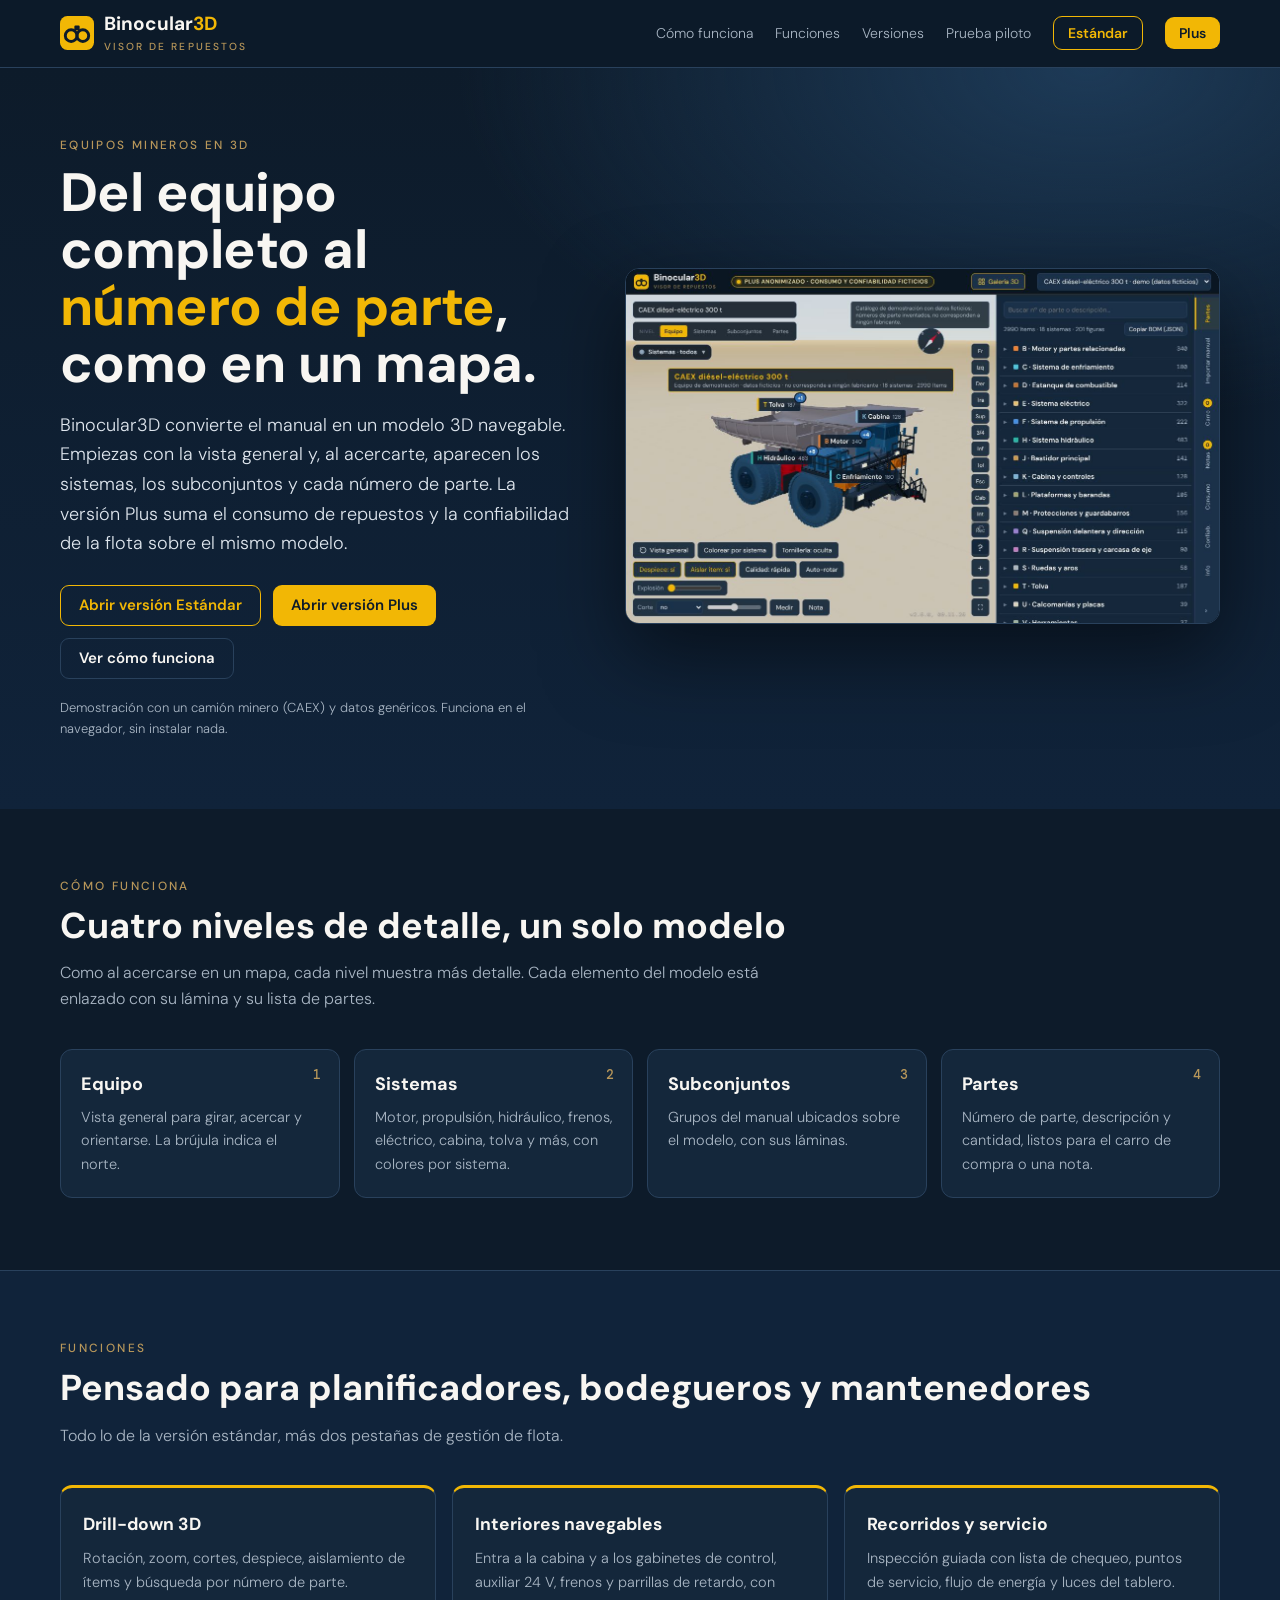
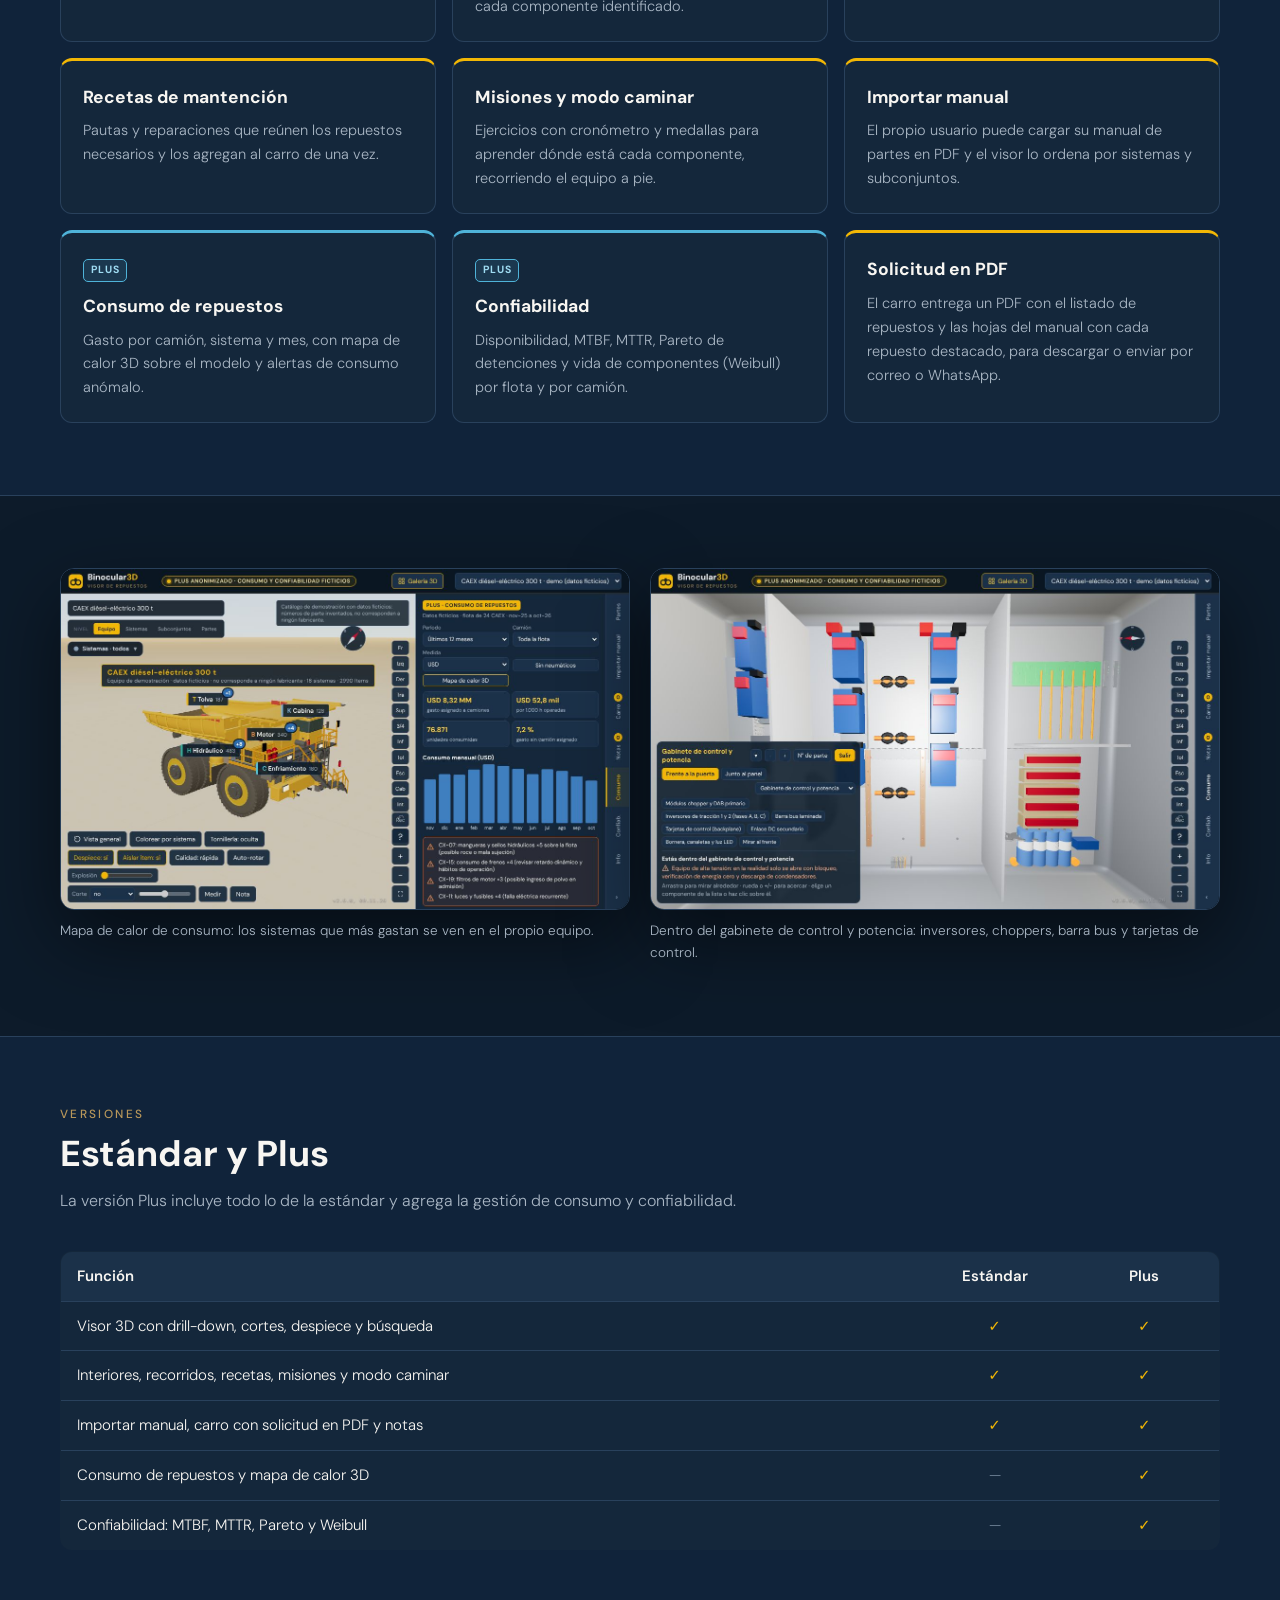
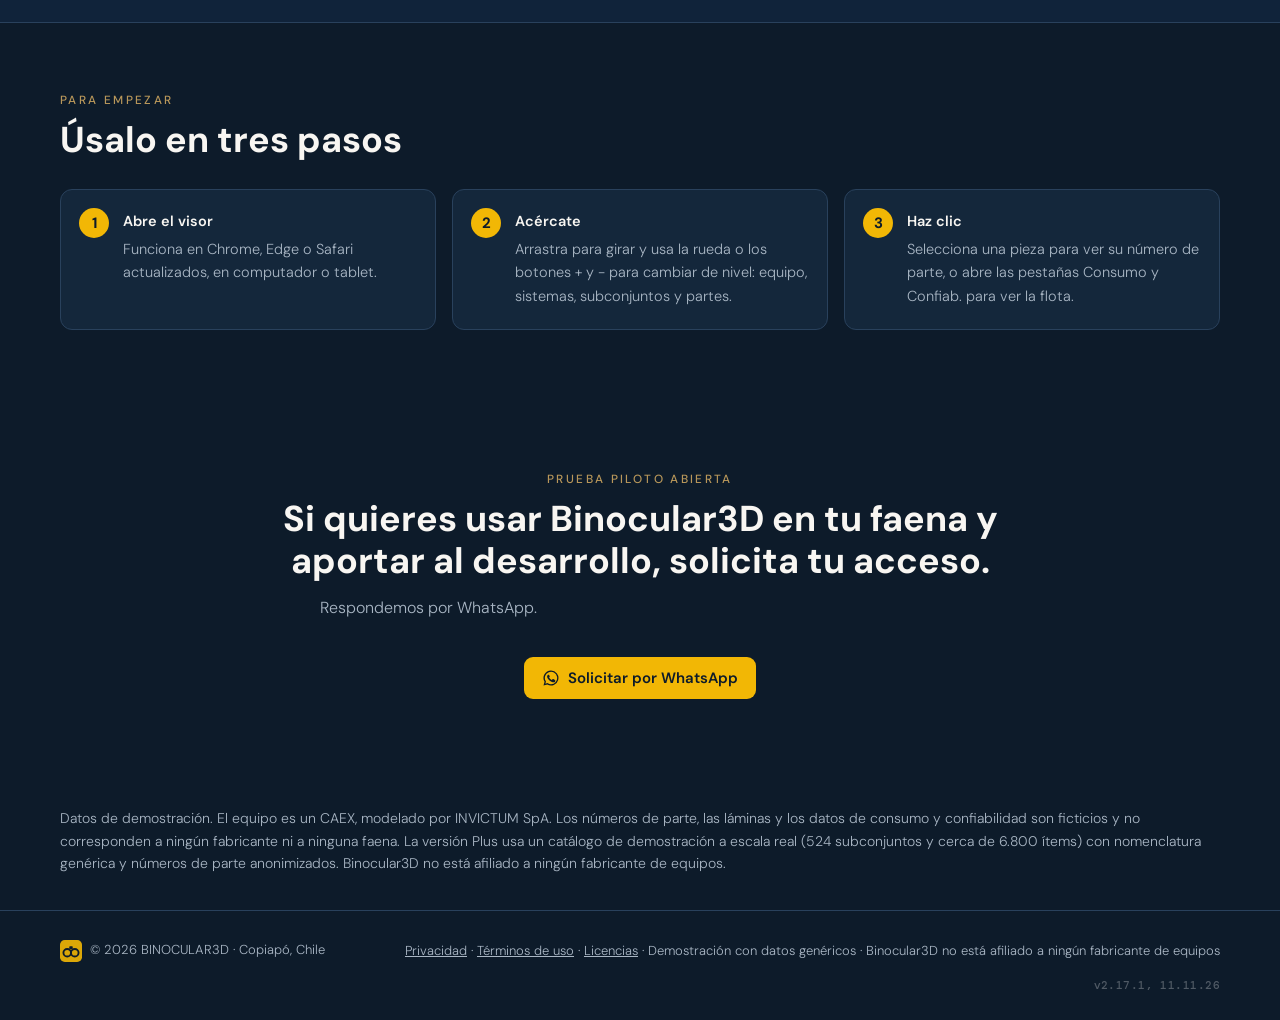
==== index.html @ 31772146 "Add files via upload" ====
<!DOCTYPE html>
<html lang="es">
<head>
<meta charset="utf-8">
<meta name="viewport" content="width=device-width, initial-scale=1">
<title>Binocular3D · Visor 3D de repuestos, consumo y confiabilidad</title>
<meta name="description" content="Visor 3D de repuestos para equipos mineros con drill-down por sistemas, subconjuntos y partes, más consumo de repuestos y confiabilidad de flota. Demostración con un camión minero (CAEX) y datos genéricos. Versiones Estándar y Plus.">
<meta property="og:title" content="Binocular3D">
<meta property="og:description" content="Del equipo completo al número de parte, en 3D. Consumo de repuestos y confiabilidad de flota.">
<meta property="og:image" content="https://www.binocular3d.com/assets/capturas/vista-equipo.jpg">
<meta property="og:url" content="https://www.binocular3d.com/">
<meta property="og:type" content="website">
<meta property="og:locale" content="es_CL">
<meta name="twitter:card" content="summary_large_image">
<link rel="canonical" href="https://www.binocular3d.com/">
<meta name="theme-color" content="#0d1b2a">
<link rel="icon" href="assets/favicon.svg" type="image/svg+xml">
<link href="fonts/fonts.css" rel="stylesheet">
<style>
:root{--bg:#0d1b2a;--panel:#14273b;--panel2:#1b3149;--line:#29415c;--ink:#f8f6f2;--mut:#a9b6c4;--acc:#f2b705;--acc2:#ffcf3f;--oro:#b8975a;--arena:#e9dcc0}
*{box-sizing:border-box}
html{scroll-behavior:smooth}
body{margin:0;position:relative;background:var(--bg);color:var(--ink);font:300 16px/1.65 'DM Sans',system-ui,-apple-system,Segoe UI,sans-serif}
a{color:inherit}
.wrap{width:min(1160px,100% - 40px);margin:0 auto}
header{position:sticky;top:0;z-index:5;background:rgba(13,27,42,.88);backdrop-filter:blur(10px);border-bottom:1px solid var(--line)}
header .wrap{display:flex;align-items:center;justify-content:space-between;gap:16px;padding:12px 0}
.brand{display:flex;align-items:center;gap:10px;text-decoration:none}.brand img{width:34px;height:34px}
.brand .wm{font:700 19px/1.1 'DM Sans',sans-serif}.brand .wm b{color:var(--acc)}
.brand small{display:block;font:500 .64rem/1.4 'DM Sans',sans-serif;letter-spacing:.2em;text-transform:uppercase;color:var(--oro);margin-top:2px}
nav{display:flex;gap:22px;align-items:center}nav a{text-decoration:none;color:var(--mut);font-size:14px}nav a:hover{color:var(--ink)}
.btn{display:inline-flex;align-items:center;gap:8px;background:var(--acc);color:#0d1b2a;border-radius:9px;padding:12px 18px;font:600 15px/1 'DM Sans',sans-serif;text-decoration:none;white-space:nowrap}
.btn:hover{background:var(--acc2)}.btn.ghost{background:transparent;color:var(--ink);border:1px solid var(--line)}.btn.ghost:hover{border-color:var(--acc)}
.btn.sm{padding:9px 14px;font-size:14px}
.btn.sec{background:transparent;color:var(--acc);border:1.5px solid var(--acc)}.btn.sec:hover{background:rgba(242,183,5,.12)}
.eyebrow{margin:0 0 12px;font:500 .74rem/1 'DM Sans',sans-serif;letter-spacing:.2em;text-transform:uppercase;color:var(--oro)}
.hero{position:relative;overflow:hidden;padding:72px 0 56px;background:radial-gradient(900px 500px at 85% 0%,#1d3a57 0%,transparent 70%),linear-gradient(180deg,#0d1b2a 0%,#10233a 100%)}
.hero .wrap{display:grid;grid-template-columns:1fr 1.15fr;gap:48px;align-items:center}
h1{font:700 clamp(34px,4.6vw,54px)/1.06 'DM Sans',sans-serif;margin:0 0 18px;letter-spacing:-.01em}h1 em{font-style:normal;color:var(--acc)}
.lead{font-size:18px;color:#dfe6ee;margin:0 0 26px;max-width:34em}
.cta{display:flex;gap:12px;flex-wrap:wrap}
.note{margin-top:18px;font-size:13px;color:var(--mut)}
.shot{border-radius:14px;overflow:hidden;border:1px solid var(--line);box-shadow:0 30px 80px rgba(0,0,0,.5);background:#000}
.shot img{display:block;width:100%;height:auto}
section{padding:72px 0}section.alt{background:#10233a;border-top:1px solid var(--line);border-bottom:1px solid var(--line)}
h2{font:700 clamp(26px,3vw,36px)/1.15 'DM Sans',sans-serif;margin:0 0 14px}
.sub{color:var(--mut);max-width:46em;margin:0 0 36px}
.niv{display:grid;grid-template-columns:repeat(4,1fr);gap:14px;counter-reset:n}
.niv div{background:var(--panel);border:1px solid var(--line);border-radius:12px;padding:20px;position:relative}
.niv div::before{counter-increment:n;content:counter(n);position:absolute;top:16px;right:18px;font:500 13px 'DM Mono',monospace;color:var(--oro)}
.niv h3{margin:0 0 6px;font-size:18px}.niv p{margin:0;color:var(--mut);font-size:14.5px}
.grid{display:grid;grid-template-columns:repeat(3,1fr);gap:16px}
.card{background:var(--panel);border:1px solid var(--line);border-top:3px solid var(--acc);border-radius:12px;padding:22px}
.card h3{margin:0 0 8px;font-size:17.5px}.card p{margin:0;color:var(--mut);font-size:14.5px}
.card.plus{border-top-color:#4fb3d9}.tag{display:inline-block;font:700 10.5px/1 'DM Sans',sans-serif;letter-spacing:.08em;text-transform:uppercase;padding:5px 7px;border-radius:5px;margin-bottom:10px;background:rgba(79,179,217,.12);color:#9fdcf2;border:1px solid #4fb3d9}
.duo{display:grid;grid-template-columns:1fr 1fr;gap:20px}
figure{margin:0}figcaption{color:var(--mut);font-size:13.5px;margin-top:10px}
table{width:100%;border-collapse:collapse;background:var(--panel);border:1px solid var(--line);border-radius:12px;overflow:hidden;font-size:15px}
th,td{padding:12px 16px;border-bottom:1px solid var(--line);text-align:left}th{background:var(--panel2);font-weight:600}
td.c,th.c{text-align:center;width:150px}.si{color:var(--acc);font-weight:700}.no{color:#6f8296}
tr:last-child td{border-bottom:0}
ol.pasos{margin:0;padding:0;list-style:none;display:grid;grid-template-columns:repeat(3,1fr);gap:16px;counter-reset:p}
ol.pasos li{background:var(--panel);border:1px solid var(--line);border-radius:12px;padding:20px 20px 20px 62px;position:relative;color:var(--mut);font-size:14.5px}
ol.pasos li::before{counter-increment:p;content:counter(p);position:absolute;left:18px;top:18px;width:30px;height:30px;border-radius:50%;background:var(--acc);color:#0d1b2a;font:700 15px/30px 'DM Sans',sans-serif;text-align:center}
ol.pasos b{color:var(--ink);display:block;margin-bottom:4px;font-weight:600}
.aviso{background:rgba(242,183,5,.08);border:1px solid rgba(242,183,5,.5);border-radius:12px;padding:18px 20px;color:#f3e6bf;font-size:14.5px}
.demo-nota{color:var(--mut);font-size:14px;line-height:1.6;margin:0}.demo-nota a{color:var(--mut)}
.final{text-align:center}.final .cta{justify-content:center}
footer{border-top:1px solid var(--line);padding:28px 0;color:var(--mut);font-size:13px}
footer .wrap{display:flex;justify-content:space-between;gap:16px;flex-wrap:wrap;align-items:center}
footer img{height:22px;vertical-align:middle;margin-right:8px;opacity:.9}
footer .ver{flex-basis:100%;text-align:right;font:500 11px 'DM Mono',monospace;letter-spacing:.04em;color:rgba(255,255,255,.28);user-select:none}
.piloto{text-align:center}.piloto h2{max-width:760px;margin-left:auto;margin-right:auto}.piloto .cta{justify-content:center}
@media (max-width:900px){.hero .wrap,.duo{grid-template-columns:1fr}.niv{grid-template-columns:1fr 1fr}.grid,ol.pasos{grid-template-columns:1fr}nav a:not(.btn){display:none}}
</style>
</head>
<body>
<header>
  <div class="wrap">
    <a class="brand" href="#"><img src="assets/favicon.svg" alt=""><div><span class="wm">Binocular<b>3D</b></span><small>Visor de repuestos</small></div></a>
    <nav>
      <a href="#como">Cómo funciona</a>
      <a href="#funciones">Funciones</a>
      <a href="#versiones">Versiones</a>
<a href="#piloto">Prueba piloto</a>
      <a class="btn sm sec" href="app-estandar/">Estándar</a>
<a class="btn sm" href="app/">Plus</a>
    </nav>
  </div>
</header>

<div class="hero">
  <div class="wrap">
    <div>
      <p class="eyebrow">Equipos mineros en 3D</p>
      <h1>Del equipo completo al <em>número de parte</em>, como en un mapa.</h1>
      <p class="lead">Binocular3D convierte el manual en un modelo 3D navegable. Empiezas con la vista general y, al acercarte, aparecen los sistemas, los subconjuntos y cada número de parte. La versión Plus suma el consumo de repuestos y la confiabilidad de la flota sobre el mismo modelo.</p>
      <div class="cta">
        <a class="btn sec" href="app-estandar/">Abrir versión Estándar</a>
        <a class="btn" href="app/">Abrir versión Plus</a>
        <a class="btn ghost" href="#como">Ver cómo funciona</a>
      </div>
      <p class="note">Demostración con un camión minero (CAEX) y datos genéricos. Funciona en el navegador, sin instalar nada.</p>
    </div>
    <div class="shot"><img src="assets/capturas/vista-equipo.jpg" alt="Vista 3D del camión con acceso frontal, plataforma y cabina" width="1200" height="717"></div>
  </div>
</div>

<section id="como">
  <div class="wrap">
    <p class="eyebrow">Cómo funciona</p>
    <h2>Cuatro niveles de detalle, un solo modelo</h2>
    <p class="sub">Como al acercarse en un mapa, cada nivel muestra más detalle. Cada elemento del modelo está enlazado con su lámina y su lista de partes.</p>
    <div class="niv">
      <div><h3>Equipo</h3><p>Vista general para girar, acercar y orientarse. La brújula indica el norte.</p></div>
      <div><h3>Sistemas</h3><p>Motor, propulsión, hidráulico, frenos, eléctrico, cabina, tolva y más, con colores por sistema.</p></div>
      <div><h3>Subconjuntos</h3><p>Grupos del manual ubicados sobre el modelo, con sus láminas.</p></div>
      <div><h3>Partes</h3><p>Número de parte, descripción y cantidad, listos para el carro de compra o una nota.</p></div>
    </div>
  </div>
</section>

<section id="funciones" class="alt">
  <div class="wrap">
    <p class="eyebrow">Funciones</p>
    <h2>Pensado para planificadores, bodegueros y mantenedores</h2>
    <p class="sub">Todo lo de la versión estándar, más dos pestañas de gestión de flota.</p>
    <div class="grid">
      <div class="card"><h3>Drill-down 3D</h3><p>Rotación, zoom, cortes, despiece, aislamiento de ítems y búsqueda por número de parte.</p></div>
      <div class="card"><h3>Interiores navegables</h3><p>Entra a la cabina y a los gabinetes de control, auxiliar 24 V, frenos y parrillas de retardo, con cada componente identificado.</p></div>
      <div class="card"><h3>Recorridos y servicio</h3><p>Inspección guiada con lista de chequeo, puntos de servicio, flujo de energía y luces del tablero.</p></div>
      <div class="card"><h3>Recetas de mantención</h3><p>Pautas y reparaciones que reúnen los repuestos necesarios y los agregan al carro de una vez.</p></div>
      <div class="card"><h3>Misiones y modo caminar</h3><p>Ejercicios con cronómetro y medallas para aprender dónde está cada componente, recorriendo el equipo a pie.</p></div>
      <div class="card"><h3>Importar manual</h3><p>El propio usuario puede cargar su manual de partes en PDF y el visor lo ordena por sistemas y subconjuntos.</p></div>
      <div class="card plus"><span class="tag">Plus</span><h3>Consumo de repuestos</h3><p>Gasto por camión, sistema y mes, con mapa de calor 3D sobre el modelo y alertas de consumo anómalo.</p></div>
      <div class="card plus"><span class="tag">Plus</span><h3>Confiabilidad</h3><p>Disponibilidad, MTBF, MTTR, Pareto de detenciones y vida de componentes (Weibull) por flota y por camión.</p></div>
      <div class="card"><h3>Solicitud en PDF</h3><p>El carro entrega un PDF con el listado de repuestos y las hojas del manual con cada repuesto destacado, para descargar o enviar por correo o WhatsApp.</p></div>
    </div>
  </div>
</section>

<section>
  <div class="wrap duo">
    <figure><div class="shot"><img src="assets/capturas/consumo-mapa-calor.jpg" alt="Mapa de calor de consumo de repuestos sobre el modelo 3D" loading="lazy" width="1200" height="717"></div><figcaption>Mapa de calor de consumo: los sistemas que más gastan se ven en el propio equipo.</figcaption></figure>
    <figure><div class="shot"><img src="assets/capturas/interior-gabinete.jpg" alt="Interior del gabinete de control y potencia" loading="lazy" width="1200" height="717"></div><figcaption>Dentro del gabinete de control y potencia: inversores, choppers, barra bus y tarjetas de control.</figcaption></figure>
  </div>
</section>

<section id="versiones" class="alt">
  <div class="wrap">
    <p class="eyebrow">Versiones</p>
    <h2>Estándar y Plus</h2>
    <p class="sub">La versión Plus incluye todo lo de la estándar y agrega la gestión de consumo y confiabilidad.</p>
    <table>
      <thead><tr><th>Función</th><th class="c">Estándar</th><th class="c">Plus</th></tr></thead>
      <tbody>
        <tr><td>Visor 3D con drill-down, cortes, despiece y búsqueda</td><td class="c si">✓</td><td class="c si">✓</td></tr>
        <tr><td>Interiores, recorridos, recetas, misiones y modo caminar</td><td class="c si">✓</td><td class="c si">✓</td></tr>
        <tr><td>Importar manual, carro con solicitud en PDF y notas</td><td class="c si">✓</td><td class="c si">✓</td></tr>
        <tr><td>Consumo de repuestos y mapa de calor 3D</td><td class="c no">—</td><td class="c si">✓</td></tr>
        <tr><td>Confiabilidad: MTBF, MTTR, Pareto y Weibull</td><td class="c no">—</td><td class="c si">✓</td></tr>
      </tbody>
    </table>
  </div>
</section>

<section>
  <div class="wrap">
    <p class="eyebrow">Para empezar</p>
    <h2>Úsalo en tres pasos</h2>
    <ol class="pasos" style="margin-top:28px">
      <li><b>Abre el visor</b>Funciona en Chrome, Edge o Safari actualizados, en computador o tablet.</li>
      <li><b>Acércate</b>Arrastra para girar y usa la rueda o los botones + y − para cambiar de nivel: equipo, sistemas, subconjuntos y partes.</li>
      <li><b>Haz clic</b>Selecciona una pieza para ver su número de parte, o abre las pestañas Consumo y Confiab. para ver la flota.</li>
    </ol>
  </div>
</section>

<section id="piloto">
  <div class="wrap piloto">
    <p class="eyebrow">Prueba piloto abierta</p>
    <h2>Si quieres usar Binocular3D en tu faena y aportar al desarrollo, solicita tu acceso.</h2>
    <p class="sub">Respondemos por WhatsApp.</p>
    <div class="cta"><a class="btn" href="https://wa.me/56965945170?text=Hola%2C%20quiero%20solicitar%20acceso%20a%20la%20prueba%20piloto%20de%20Binocular3D" target="_blank" rel="noopener"><svg viewBox="0 0 24 24" width="18" height="18" fill="currentColor" aria-hidden="true"><path d="M12 2a10 10 0 0 0-8.6 15.1L2 22l5-1.3A10 10 0 1 0 12 2zm0 18.2a8.2 8.2 0 0 1-4.2-1.2l-.3-.2-3 .8.8-2.9-.2-.3A8.2 8.2 0 1 1 12 20.2zm4.5-6.1c-.2-.1-1.5-.7-1.7-.8s-.4-.1-.6.1-.6.8-.8 1-.3.2-.5.1a6.7 6.7 0 0 1-3.3-2.9c-.3-.4.3-.4.7-1.3.1-.2 0-.3 0-.4l-.8-1.8c-.2-.5-.4-.4-.6-.4h-.5a1 1 0 0 0-.7.3 3 3 0 0 0-.9 2.2 5.2 5.2 0 0 0 1.1 2.8 12 12 0 0 0 4.6 4.1c1.7.7 2.4.8 3.2.7a2.8 2.8 0 0 0 1.8-1.3 2.2 2.2 0 0 0 .2-1.3c-.1-.1-.3-.2-.5-.3z"/></svg>Solicitar por WhatsApp</a></div>
  </div>
</section>

<div class="wrap" style="padding:36px 0"><p class="demo-nota">Datos de demostración. El equipo es un CAEX, modelado por INVICTUM SpA. Los números de parte, las láminas y los datos de consumo y confiabilidad son ficticios y no corresponden a ningún fabricante ni a ninguna faena. La versión Plus usa un catálogo de demostración a escala real (524 subconjuntos y cerca de 6.800 ítems) con nomenclatura genérica y números de parte anonimizados. Binocular3D no está afiliado a ningún fabricante de equipos.</p></div>
<footer>
  <div class="wrap">
    <span><img src="assets/favicon.svg" alt="">© 2026 BINOCULAR3D · Copiapó, Chile</span>
    <span><a href="privacidad.html">Privacidad</a> · <a href="terminos.html">Términos de uso</a> · <a href="licencias.txt">Licencias</a> · Demostración con datos genéricos · Binocular3D no está afiliado a ningún fabricante de equipos</span>
    <span class="ver" aria-label="Versión del sitio">v2.17.1, 11.11.26</span>
  </div>
</footer>
</body>
</html>
---- fonts/fonts.css ----
/* Tipografías alojadas en el propio sitio (SIL Open Font License 1.1, ver LICENSE-OFL.txt). Sin llamadas a Google Fonts. */
@font-face{font-family:'DM Sans';font-style:normal;font-weight:300;font-display:swap;src:url(dm-sans-latin-300-normal.woff2) format('woff2')}
@font-face{font-family:'DM Sans';font-style:normal;font-weight:400;font-display:swap;src:url(dm-sans-latin-400-normal.woff2) format('woff2')}
@font-face{font-family:'DM Sans';font-style:italic;font-weight:400;font-display:swap;src:url(dm-sans-latin-400-italic.woff2) format('woff2')}
@font-face{font-family:'DM Sans';font-style:normal;font-weight:500;font-display:swap;src:url(dm-sans-latin-500-normal.woff2) format('woff2')}
@font-face{font-family:'DM Sans';font-style:normal;font-weight:600;font-display:swap;src:url(dm-sans-latin-600-normal.woff2) format('woff2')}
@font-face{font-family:'DM Sans';font-style:normal;font-weight:700;font-display:swap;src:url(dm-sans-latin-700-normal.woff2) format('woff2')}
@font-face{font-family:'DM Mono';font-style:normal;font-weight:400;font-display:swap;src:url(dm-mono-latin-400-normal.woff2) format('woff2')}
@font-face{font-family:'DM Mono';font-style:normal;font-weight:500;font-display:swap;src:url(dm-mono-latin-500-normal.woff2) format('woff2')}
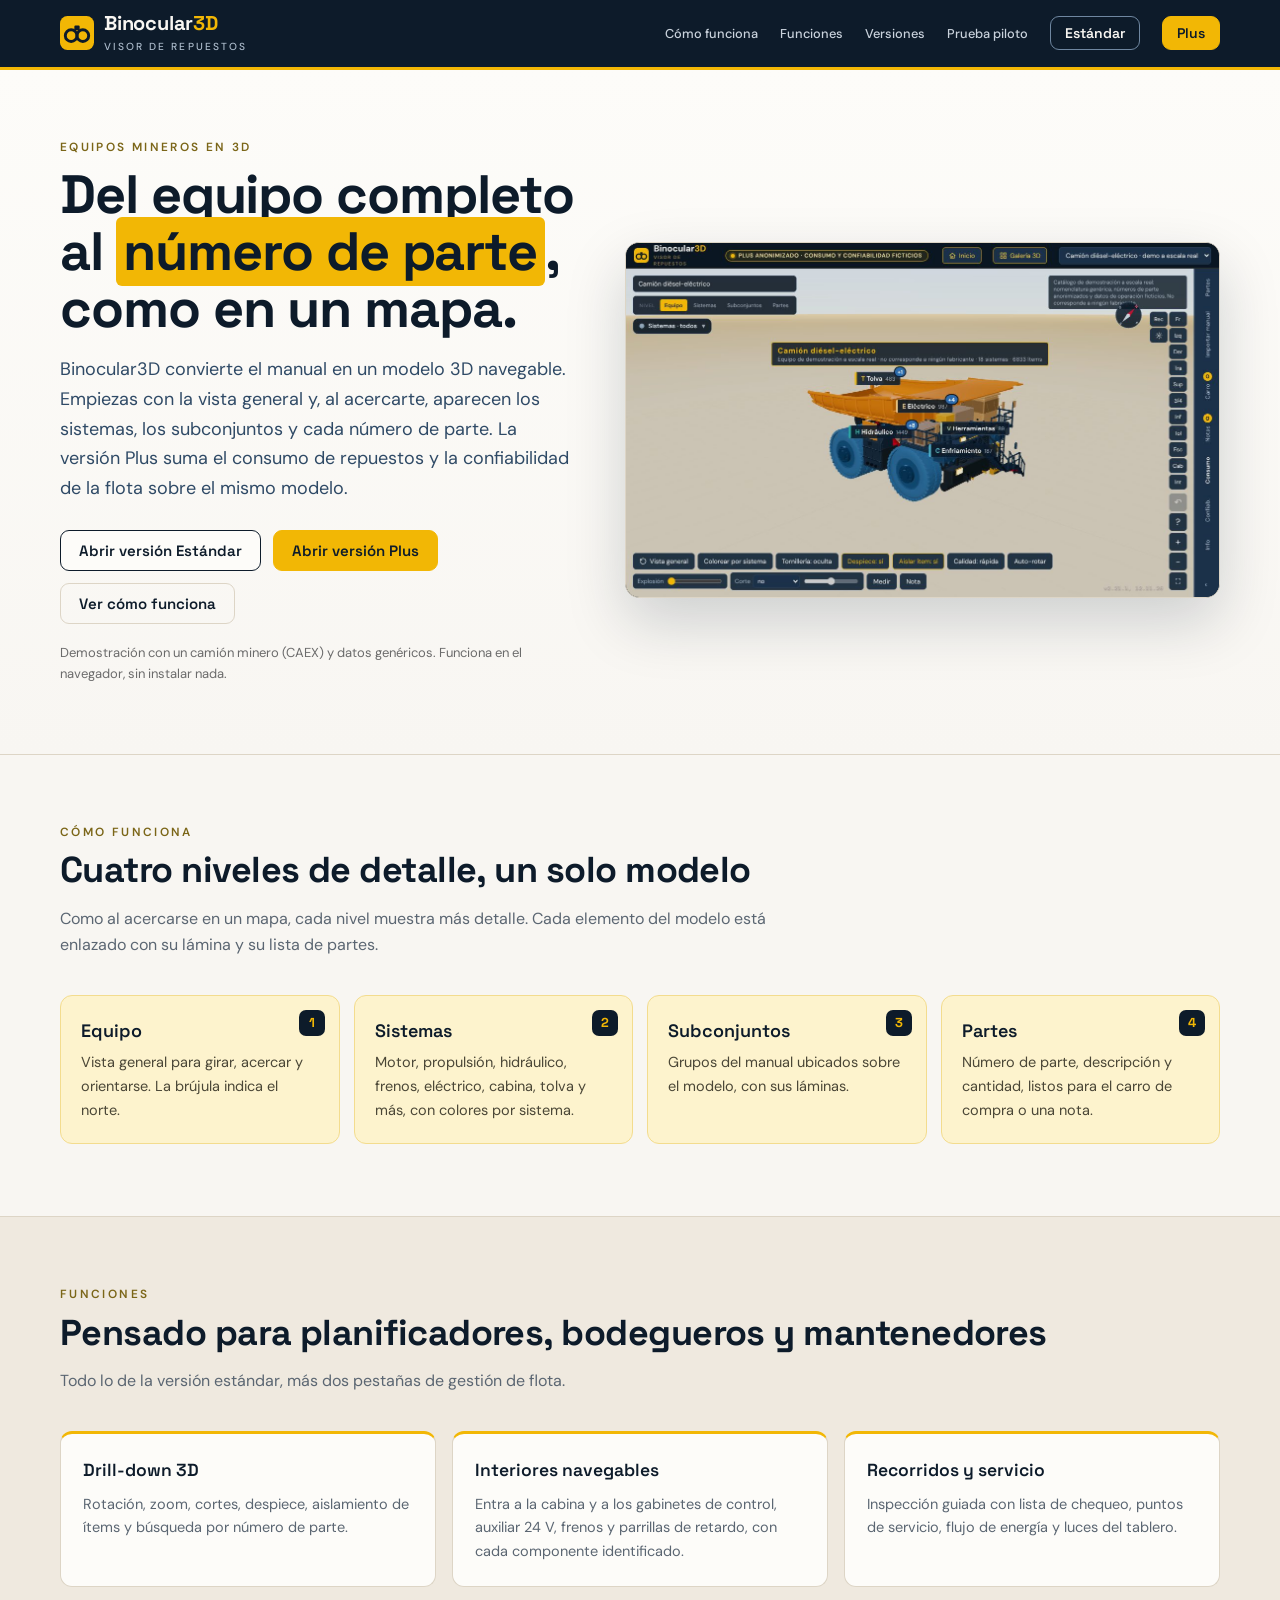
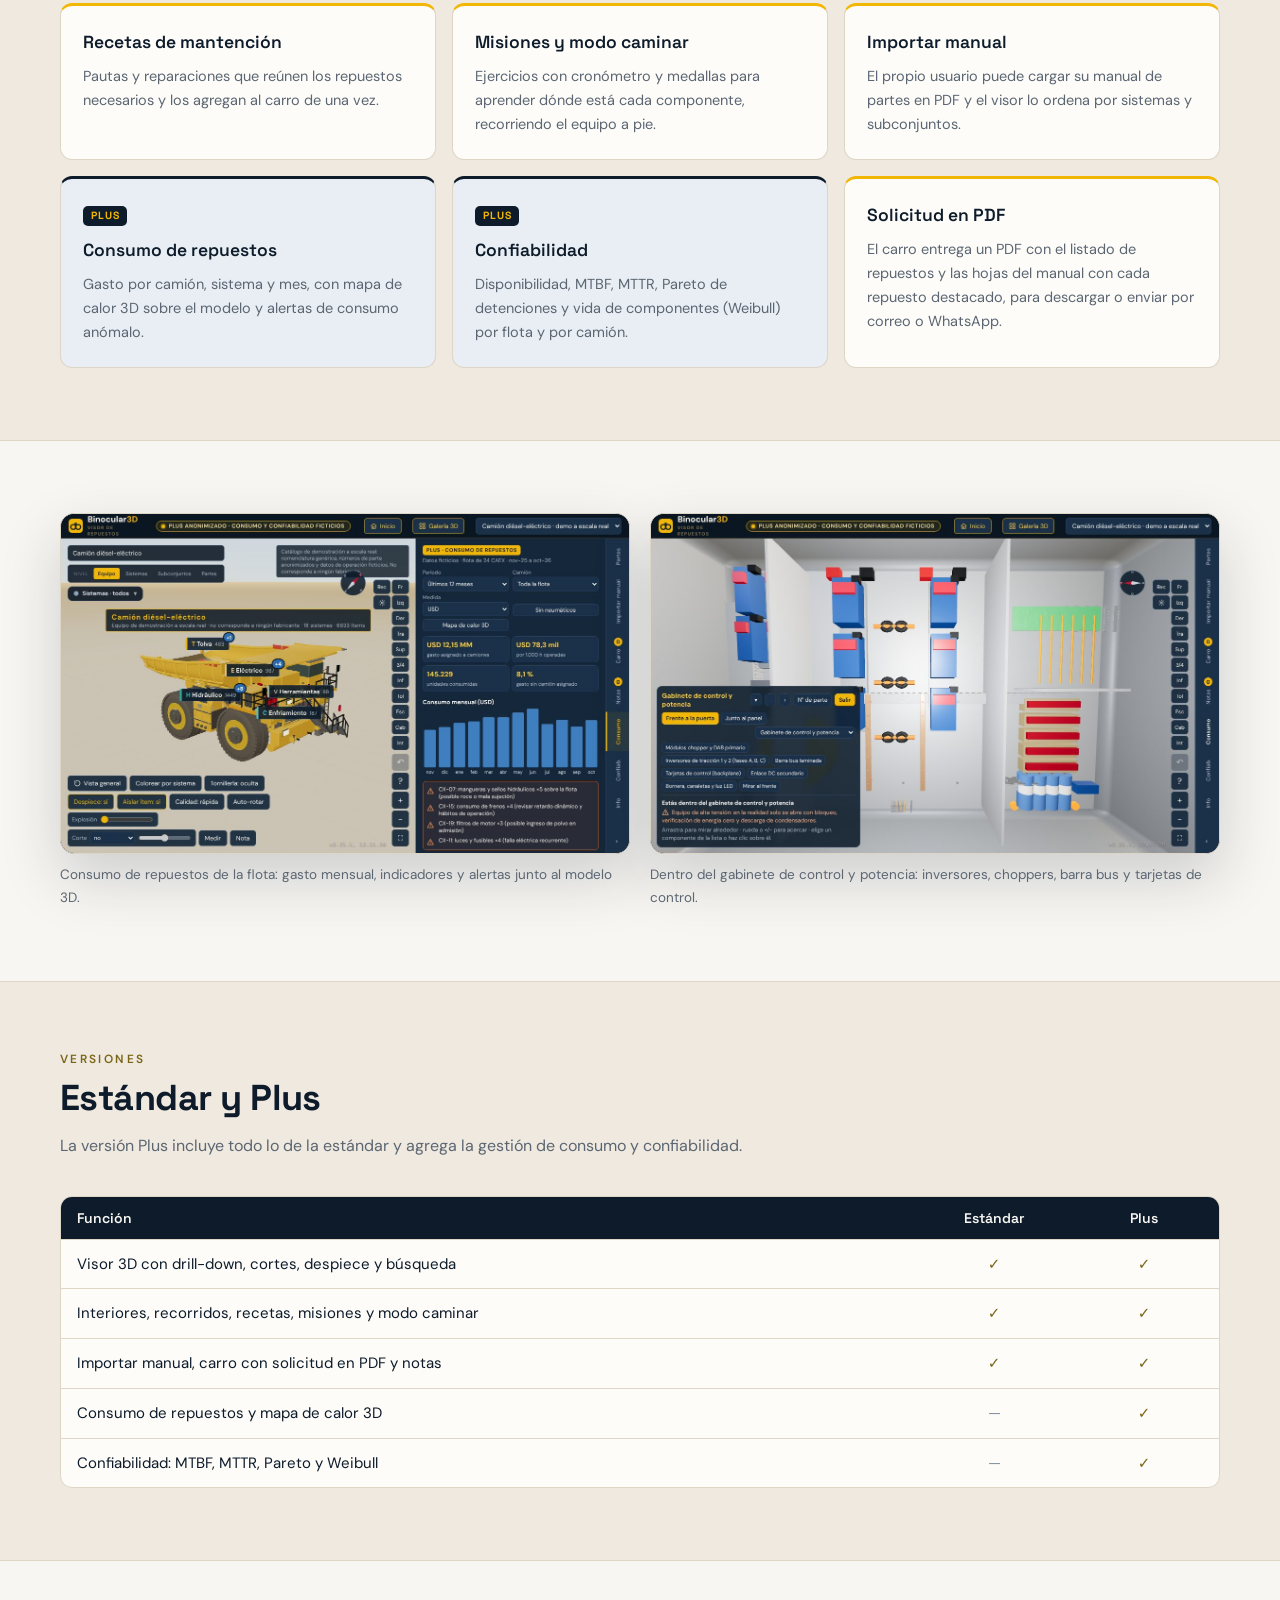
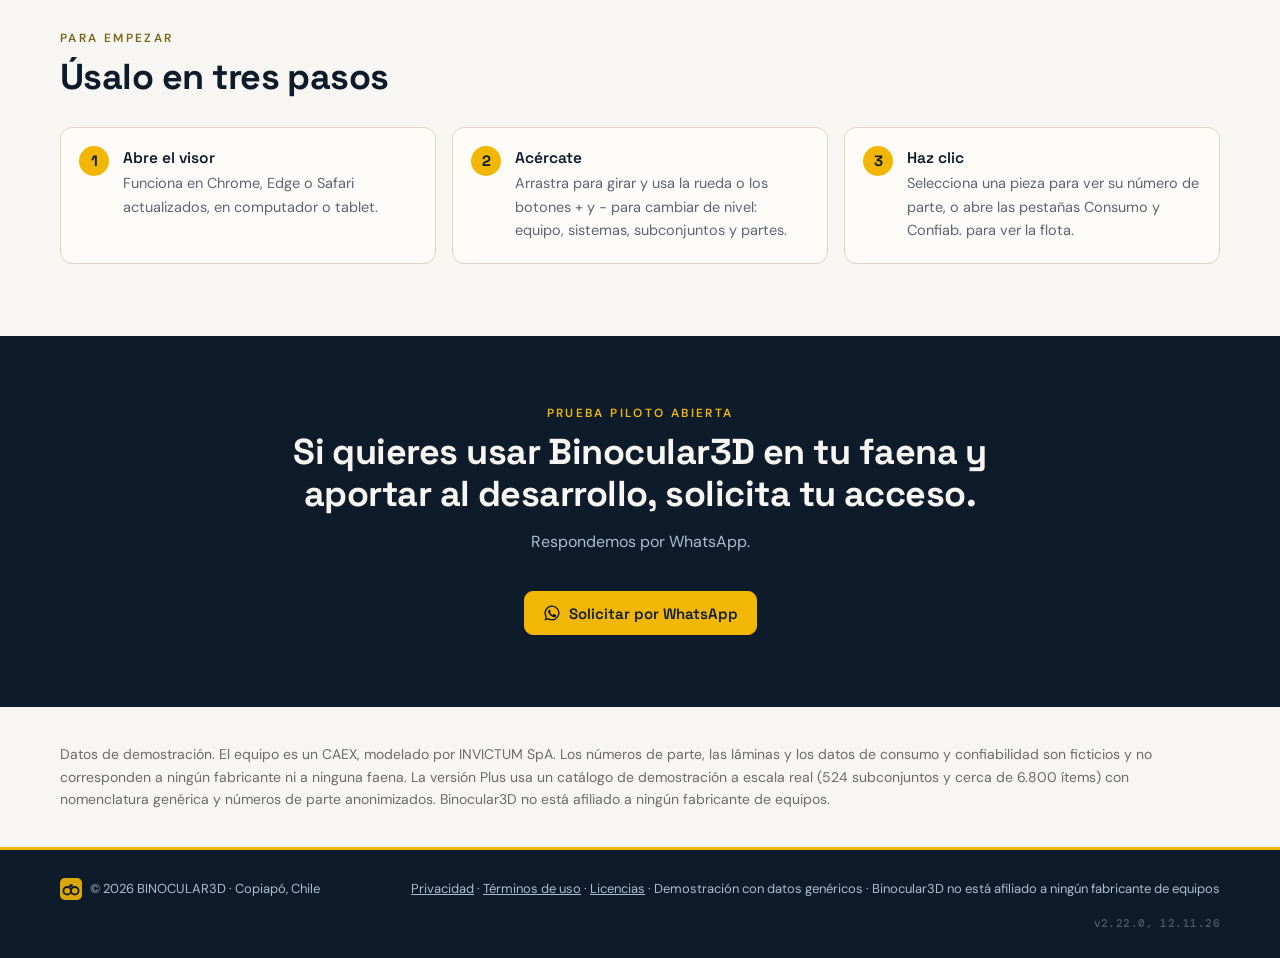
==== commit 71ed4b7b: "Add files via upload" ====
--- a/index.html
+++ b/index.html
@@ -17,60 +17,68 @@
 <link rel="icon" href="assets/favicon.svg" type="image/svg+xml">
 <link href="fonts/fonts.css" rel="stylesheet">
 <style>
-:root{--bg:#0d1b2a;--panel:#14273b;--panel2:#1b3149;--line:#29415c;--ink:#f8f6f2;--mut:#a9b6c4;--acc:#f2b705;--acc2:#ffcf3f;--oro:#b8975a;--arena:#e9dcc0}
+/* Identidad según el Manual de Normas Gráficas del Ecosistema Invictum v2.4: base clara (crema, marfil, arena), navy solo en navegación,
+   banda de énfasis y pie; un único acento (amarillo Binocular3D) en rellenos con texto navy; titulares en Space Grotesk, cuerpo en DM Sans. */
+:root{--crema:#f8f6f2;--marfil:#fdfcf9;--arena:#efe9df;--piedra:#ddd5c6;--niebla:#e8eef4;--navy:#0d1b2a;--navy2:#14273b;--ink:#0d1b2a;--mut:#5b6672;--gris:#6b6b6b;
+  --acc:#f2b705;--acc2:#ffcf3f;--acc100:#fdf3cd;--acc700:#7b6618;--line:#ddd5c6;--tit:'Space Grotesk','DM Sans',system-ui,sans-serif}
 *{box-sizing:border-box}
 html{scroll-behavior:smooth}
-body{margin:0;position:relative;background:var(--bg);color:var(--ink);font:300 16px/1.65 'DM Sans',system-ui,-apple-system,Segoe UI,sans-serif}
+body{margin:0;position:relative;background:var(--crema);color:var(--ink);font:400 16px/1.65 'DM Sans',system-ui,-apple-system,Segoe UI,sans-serif}
 a{color:inherit}
 .wrap{width:min(1160px,100% - 40px);margin:0 auto}
-header{position:sticky;top:0;z-index:5;background:rgba(13,27,42,.88);backdrop-filter:blur(10px);border-bottom:1px solid var(--line)}
+header{position:sticky;top:0;z-index:5;background:var(--navy);border-bottom:3px solid var(--acc)}
 header .wrap{display:flex;align-items:center;justify-content:space-between;gap:16px;padding:12px 0}
-.brand{display:flex;align-items:center;gap:10px;text-decoration:none}.brand img{width:34px;height:34px}
-.brand .wm{font:700 19px/1.1 'DM Sans',sans-serif}.brand .wm b{color:var(--acc)}
-.brand small{display:block;font:500 .64rem/1.4 'DM Sans',sans-serif;letter-spacing:.2em;text-transform:uppercase;color:var(--oro);margin-top:2px}
-nav{display:flex;gap:22px;align-items:center}nav a{text-decoration:none;color:var(--mut);font-size:14px}nav a:hover{color:var(--ink)}
-.btn{display:inline-flex;align-items:center;gap:8px;background:var(--acc);color:#0d1b2a;border-radius:9px;padding:12px 18px;font:600 15px/1 'DM Sans',sans-serif;text-decoration:none;white-space:nowrap}
-.btn:hover{background:var(--acc2)}.btn.ghost{background:transparent;color:var(--ink);border:1px solid var(--line)}.btn.ghost:hover{border-color:var(--acc)}
+.brand{display:flex;align-items:center;gap:10px;text-decoration:none;color:#f8f6f2}.brand img{width:34px;height:34px}
+.brand .wm{font:700 20px/1.1 var(--tit);letter-spacing:-.01em}.brand .wm b{color:var(--acc)}
+.brand small{display:block;font:500 .64rem/1.4 'DM Sans',sans-serif;letter-spacing:.2em;text-transform:uppercase;color:#aebdcd;margin-top:2px}
+nav{display:flex;gap:22px;align-items:center}nav a{text-decoration:none;color:#c9d2dc;font-size:.8rem;font-weight:500}nav a:hover{color:#fff}
+.btn{display:inline-flex;align-items:center;gap:8px;background:var(--acc);color:var(--navy);border:1.5px solid var(--acc);border-radius:9px;padding:12px 18px;font:600 15px/1 var(--tit);text-decoration:none;white-space:nowrap}
+.btn:hover{background:var(--acc2);border-color:var(--acc2)}
+.btn.sec{background:var(--marfil);color:var(--navy);border-color:var(--navy)}.btn.sec:hover{background:var(--acc100)}
+.btn.ghost{background:transparent;color:var(--navy);border-color:var(--piedra)}.btn.ghost:hover{border-color:var(--navy)}
 .btn.sm{padding:9px 14px;font-size:14px}
-.btn.sec{background:transparent;color:var(--acc);border:1.5px solid var(--acc)}.btn.sec:hover{background:rgba(242,183,5,.12)}
-.eyebrow{margin:0 0 12px;font:500 .74rem/1 'DM Sans',sans-serif;letter-spacing:.2em;text-transform:uppercase;color:var(--oro)}
-.hero{position:relative;overflow:hidden;padding:72px 0 56px;background:radial-gradient(900px 500px at 85% 0%,#1d3a57 0%,transparent 70%),linear-gradient(180deg,#0d1b2a 0%,#10233a 100%)}
+header .btn.sec{background:transparent;color:#f8f6f2;border-color:#6f87a1}header .btn.sec:hover{background:rgba(255,255,255,.08);border-color:#f8f6f2}
+.eyebrow{margin:0 0 12px;font:600 .74rem/1 'DM Sans',sans-serif;letter-spacing:.2em;text-transform:uppercase;color:var(--acc700)}
+.hero{position:relative;overflow:hidden;padding:72px 0 56px;background:linear-gradient(180deg,var(--marfil) 0%,var(--crema) 100%);border-bottom:1px solid var(--line)}
 .hero .wrap{display:grid;grid-template-columns:1fr 1.15fr;gap:48px;align-items:center}
-h1{font:700 clamp(34px,4.6vw,54px)/1.06 'DM Sans',sans-serif;margin:0 0 18px;letter-spacing:-.01em}h1 em{font-style:normal;color:var(--acc)}
-.lead{font-size:18px;color:#dfe6ee;margin:0 0 26px;max-width:34em}
+h1{font:700 clamp(34px,4.6vw,54px)/1.06 var(--tit);margin:0 0 18px;letter-spacing:-.02em}
+h1 em{font-style:normal;background:var(--acc);color:var(--navy);padding:0 .14em;border-radius:6px;box-decoration-break:clone;-webkit-box-decoration-break:clone}
+.lead{font-size:18px;color:#2f4a66;margin:0 0 26px;max-width:34em}
 .cta{display:flex;gap:12px;flex-wrap:wrap}
-.note{margin-top:18px;font-size:13px;color:var(--mut)}
-.shot{border-radius:14px;overflow:hidden;border:1px solid var(--line);box-shadow:0 30px 80px rgba(0,0,0,.5);background:#000}
+.note{margin-top:18px;font-size:13px;color:var(--gris)}
+.shot{border-radius:14px;overflow:hidden;border:1px solid var(--piedra);box-shadow:0 24px 60px rgba(13,27,42,.18);background:var(--navy)}
 .shot img{display:block;width:100%;height:auto}
-section{padding:72px 0}section.alt{background:#10233a;border-top:1px solid var(--line);border-bottom:1px solid var(--line)}
-h2{font:700 clamp(26px,3vw,36px)/1.15 'DM Sans',sans-serif;margin:0 0 14px}
+section{padding:72px 0}section.alt{background:var(--arena);border-top:1px solid var(--line);border-bottom:1px solid var(--line)}
+h2{font:700 clamp(26px,3vw,36px)/1.15 var(--tit);margin:0 0 14px;letter-spacing:-.015em}
+h3{font-family:var(--tit);font-weight:600}
 .sub{color:var(--mut);max-width:46em;margin:0 0 36px}
 .niv{display:grid;grid-template-columns:repeat(4,1fr);gap:14px;counter-reset:n}
-.niv div{background:var(--panel);border:1px solid var(--line);border-radius:12px;padding:20px;position:relative}
-.niv div::before{counter-increment:n;content:counter(n);position:absolute;top:16px;right:18px;font:500 13px 'DM Mono',monospace;color:var(--oro)}
-.niv h3{margin:0 0 6px;font-size:18px}.niv p{margin:0;color:var(--mut);font-size:14.5px}
+.niv div{background:var(--acc100);border:1px solid #f3dc8e;border-radius:12px;padding:20px;position:relative}
+.niv div::before{counter-increment:n;content:counter(n);position:absolute;top:14px;right:14px;width:26px;height:26px;border-radius:7px;background:var(--navy);color:var(--acc);font:700 13px/26px var(--tit);text-align:center}
+.niv h3{margin:0 0 6px;font-size:18px}.niv p{margin:0;color:#4a4636;font-size:14.5px}
 .grid{display:grid;grid-template-columns:repeat(3,1fr);gap:16px}
-.card{background:var(--panel);border:1px solid var(--line);border-top:3px solid var(--acc);border-radius:12px;padding:22px}
+.card{background:var(--marfil);border:1px solid var(--line);border-top:3px solid var(--acc);border-radius:12px;padding:22px}
 .card h3{margin:0 0 8px;font-size:17.5px}.card p{margin:0;color:var(--mut);font-size:14.5px}
-.card.plus{border-top-color:#4fb3d9}.tag{display:inline-block;font:700 10.5px/1 'DM Sans',sans-serif;letter-spacing:.08em;text-transform:uppercase;padding:5px 7px;border-radius:5px;margin-bottom:10px;background:rgba(79,179,217,.12);color:#9fdcf2;border:1px solid #4fb3d9}
+.card.plus{border-top-color:var(--navy);background:var(--niebla)}
+.tag{display:inline-block;font:700 10.5px/1 var(--tit);letter-spacing:.08em;text-transform:uppercase;padding:5px 8px;border-radius:5px;margin-bottom:10px;background:var(--navy);color:var(--acc)}
 .duo{display:grid;grid-template-columns:1fr 1fr;gap:20px}
 figure{margin:0}figcaption{color:var(--mut);font-size:13.5px;margin-top:10px}
-table{width:100%;border-collapse:collapse;background:var(--panel);border:1px solid var(--line);border-radius:12px;overflow:hidden;font-size:15px}
-th,td{padding:12px 16px;border-bottom:1px solid var(--line);text-align:left}th{background:var(--panel2);font-weight:600}
-td.c,th.c{text-align:center;width:150px}.si{color:var(--acc);font-weight:700}.no{color:#6f8296}
+table{width:100%;border-collapse:separate;border-spacing:0;background:var(--marfil);border:1px solid var(--line);border-radius:12px;overflow:hidden;font-size:15px}
+th,td{padding:12px 16px;border-bottom:1px solid var(--line);text-align:left}th{background:var(--navy);color:#f8f6f2;font:600 14px var(--tit)}
+td.c,th.c{text-align:center;width:150px}.si{color:var(--acc700);font-weight:700}.no{color:#8693a0}
 tr:last-child td{border-bottom:0}
 ol.pasos{margin:0;padding:0;list-style:none;display:grid;grid-template-columns:repeat(3,1fr);gap:16px;counter-reset:p}
-ol.pasos li{background:var(--panel);border:1px solid var(--line);border-radius:12px;padding:20px 20px 20px 62px;position:relative;color:var(--mut);font-size:14.5px}
-ol.pasos li::before{counter-increment:p;content:counter(p);position:absolute;left:18px;top:18px;width:30px;height:30px;border-radius:50%;background:var(--acc);color:#0d1b2a;font:700 15px/30px 'DM Sans',sans-serif;text-align:center}
-ol.pasos b{color:var(--ink);display:block;margin-bottom:4px;font-weight:600}
-.aviso{background:rgba(242,183,5,.08);border:1px solid rgba(242,183,5,.5);border-radius:12px;padding:18px 20px;color:#f3e6bf;font-size:14.5px}
-.demo-nota{color:var(--mut);font-size:14px;line-height:1.6;margin:0}.demo-nota a{color:var(--mut)}
+ol.pasos li{background:var(--marfil);border:1px solid var(--line);border-radius:12px;padding:20px 20px 20px 62px;position:relative;color:var(--mut);font-size:14.5px}
+ol.pasos li::before{counter-increment:p;content:counter(p);position:absolute;left:18px;top:18px;width:30px;height:30px;border-radius:50%;background:var(--acc);color:var(--navy);font:700 15px/30px var(--tit);text-align:center}
+ol.pasos b{color:var(--ink);display:block;margin-bottom:4px;font:600 15.5px var(--tit)}
+.demo-nota{color:var(--gris);font-size:14px;line-height:1.6;margin:0}.demo-nota a{color:var(--gris)}
 .final{text-align:center}.final .cta{justify-content:center}
-footer{border-top:1px solid var(--line);padding:28px 0;color:var(--mut);font-size:13px}
+#piloto{background:var(--navy);color:#f8f6f2}#piloto .eyebrow{color:var(--acc)}#piloto .sub{color:#aebdcd}
+.piloto{text-align:center}.piloto h2{max-width:760px;margin-left:auto;margin-right:auto}.piloto .sub{margin-left:auto;margin-right:auto}.piloto .cta{justify-content:center}
+footer{background:var(--navy);border-top:3px solid var(--acc);padding:28px 0;color:#aebdcd;font-size:13px}
 footer .wrap{display:flex;justify-content:space-between;gap:16px;flex-wrap:wrap;align-items:center}
 footer img{height:22px;vertical-align:middle;margin-right:8px;opacity:.9}
 footer .ver{flex-basis:100%;text-align:right;font:500 11px 'DM Mono',monospace;letter-spacing:.04em;color:rgba(255,255,255,.28);user-select:none}
-.piloto{text-align:center}.piloto h2{max-width:760px;margin-left:auto;margin-right:auto}.piloto .cta{justify-content:center}
 @media (max-width:900px){.hero .wrap,.duo{grid-template-columns:1fr}.niv{grid-template-columns:1fr 1fr}.grid,ol.pasos{grid-template-columns:1fr}nav a:not(.btn){display:none}}
 </style>
 </head>
@@ -83,8 +91,8 @@
       <a href="#funciones">Funciones</a>
       <a href="#versiones">Versiones</a>
 <a href="#piloto">Prueba piloto</a>
-      <a class="btn sm sec" href="app-estandar/">Estándar</a>
-<a class="btn sm" href="app/">Plus</a>
+      <a class="btn sm sec" href="acceso/">Estándar</a>
+<a class="btn sm" href="acceso/">Plus</a>
     </nav>
   </div>
 </header>
@@ -96,8 +104,8 @@
       <h1>Del equipo completo al <em>número de parte</em>, como en un mapa.</h1>
       <p class="lead">Binocular3D convierte el manual en un modelo 3D navegable. Empiezas con la vista general y, al acercarte, aparecen los sistemas, los subconjuntos y cada número de parte. La versión Plus suma el consumo de repuestos y la confiabilidad de la flota sobre el mismo modelo.</p>
       <div class="cta">
-        <a class="btn sec" href="app-estandar/">Abrir versión Estándar</a>
-        <a class="btn" href="app/">Abrir versión Plus</a>
+        <a class="btn sec" href="acceso/">Abrir versión Estándar</a>
+        <a class="btn" href="acceso/">Abrir versión Plus</a>
         <a class="btn ghost" href="#como">Ver cómo funciona</a>
       </div>
       <p class="note">Demostración con un camión minero (CAEX) y datos genéricos. Funciona en el navegador, sin instalar nada.</p>
@@ -141,7 +149,7 @@
 
 <section>
   <div class="wrap duo">
-    <figure><div class="shot"><img src="assets/capturas/consumo-mapa-calor.jpg" alt="Mapa de calor de consumo de repuestos sobre el modelo 3D" loading="lazy" width="1200" height="717"></div><figcaption>Mapa de calor de consumo: los sistemas que más gastan se ven en el propio equipo.</figcaption></figure>
+    <figure><div class="shot"><img src="assets/capturas/consumo-mapa-calor.jpg" alt="Mapa de calor de consumo de repuestos sobre el modelo 3D" loading="lazy" width="1200" height="717"></div><figcaption>Consumo de repuestos de la flota: gasto mensual, indicadores y alertas junto al modelo 3D.</figcaption></figure>
     <figure><div class="shot"><img src="assets/capturas/interior-gabinete.jpg" alt="Interior del gabinete de control y potencia" loading="lazy" width="1200" height="717"></div><figcaption>Dentro del gabinete de control y potencia: inversores, choppers, barra bus y tarjetas de control.</figcaption></figure>
   </div>
 </section>
@@ -190,7 +198,7 @@
   <div class="wrap">
     <span><img src="assets/favicon.svg" alt="">© 2026 BINOCULAR3D · Copiapó, Chile</span>
     <span><a href="privacidad.html">Privacidad</a> · <a href="terminos.html">Términos de uso</a> · <a href="licencias.txt">Licencias</a> · Demostración con datos genéricos · Binocular3D no está afiliado a ningún fabricante de equipos</span>
-    <span class="ver" aria-label="Versión del sitio">v2.17.1, 11.11.26</span>
+    <span class="ver" aria-label="Versión del sitio">v2.22.0, 12.11.26</span>
   </div>
 </footer>
 </body>
--- a/fonts/fonts.css
+++ b/fonts/fonts.css
@@ -7,3 +7,6 @@
 @font-face{font-family:'DM Sans';font-style:normal;font-weight:700;font-display:swap;src:url(dm-sans-latin-700-normal.woff2) format('woff2')}
 @font-face{font-family:'DM Mono';font-style:normal;font-weight:400;font-display:swap;src:url(dm-mono-latin-400-normal.woff2) format('woff2')}
 @font-face{font-family:'DM Mono';font-style:normal;font-weight:500;font-display:swap;src:url(dm-mono-latin-500-normal.woff2) format('woff2')}
+@font-face{font-family:'Space Grotesk';font-style:normal;font-weight:500;font-display:swap;src:url(space-grotesk-latin-500-normal.woff2) format('woff2')}
+@font-face{font-family:'Space Grotesk';font-style:normal;font-weight:600;font-display:swap;src:url(space-grotesk-latin-600-normal.woff2) format('woff2')}
+@font-face{font-family:'Space Grotesk';font-style:normal;font-weight:700;font-display:swap;src:url(space-grotesk-latin-700-normal.woff2) format('woff2')}
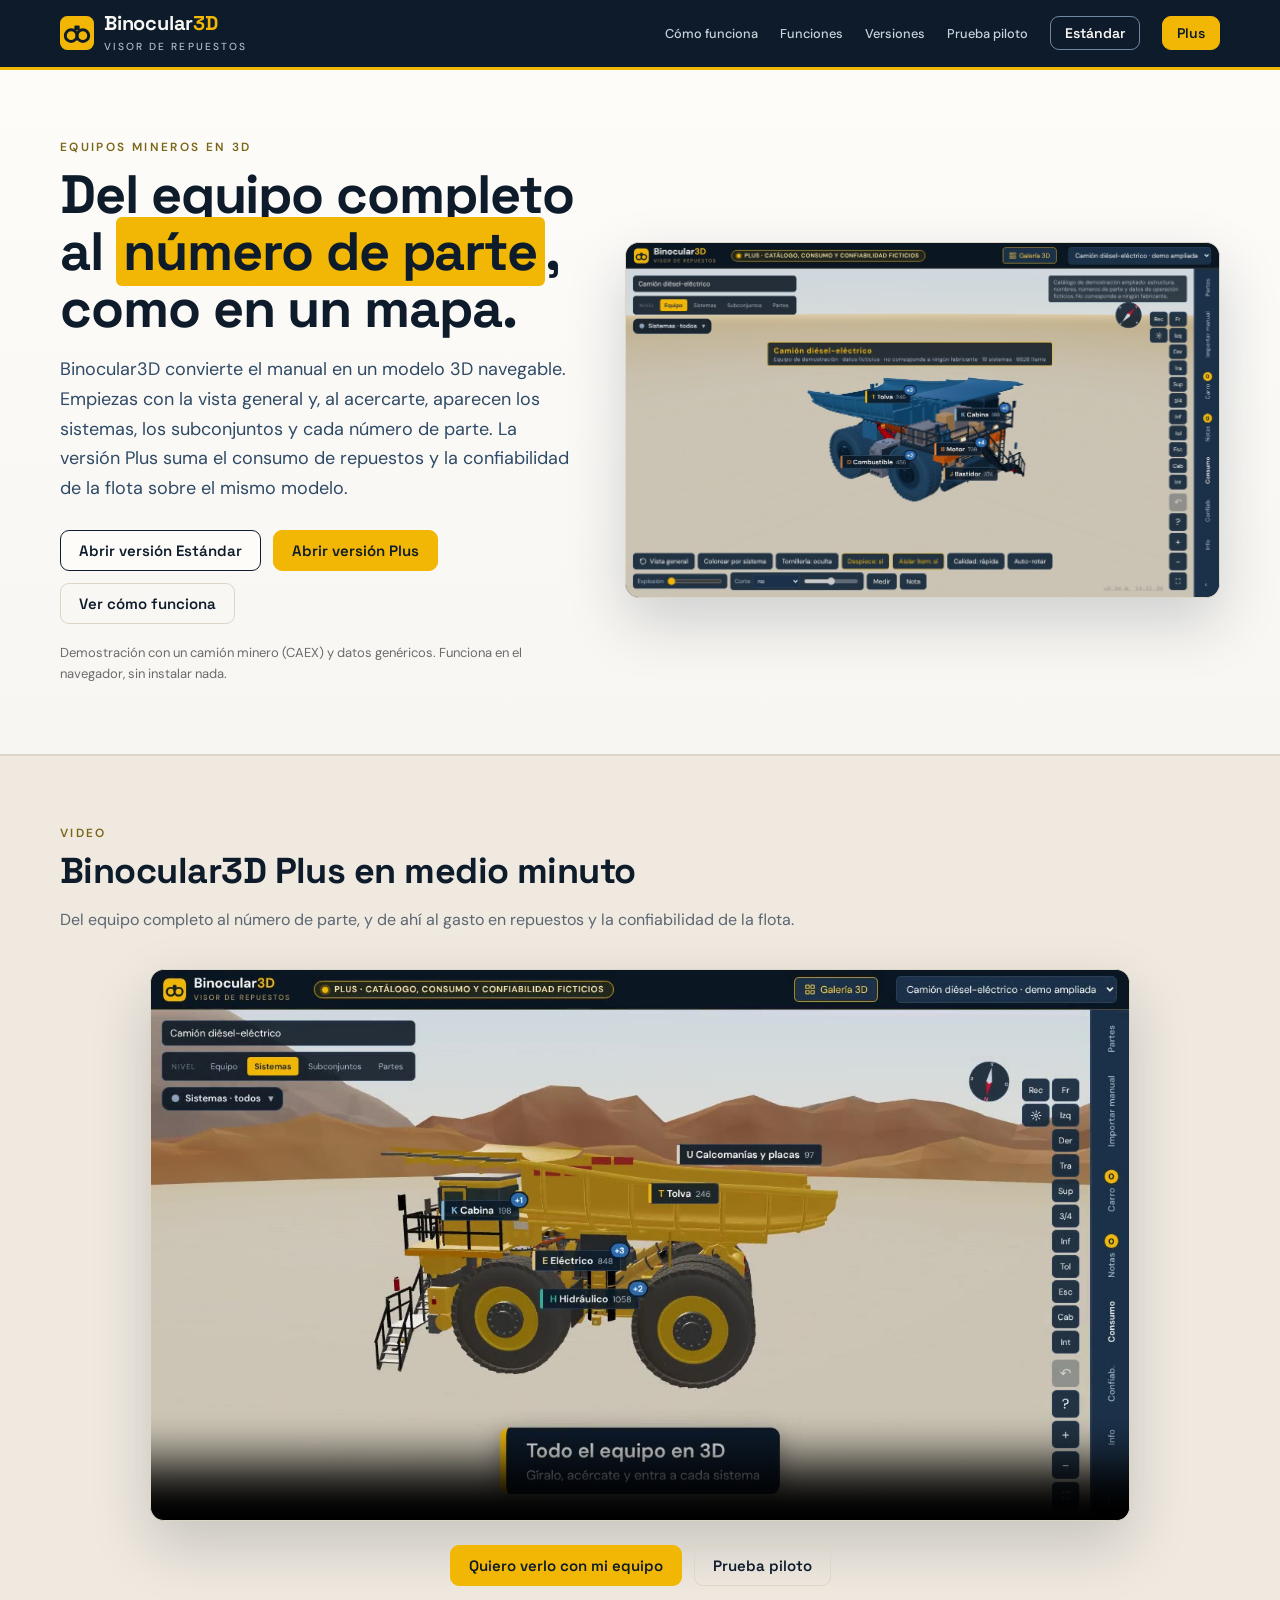
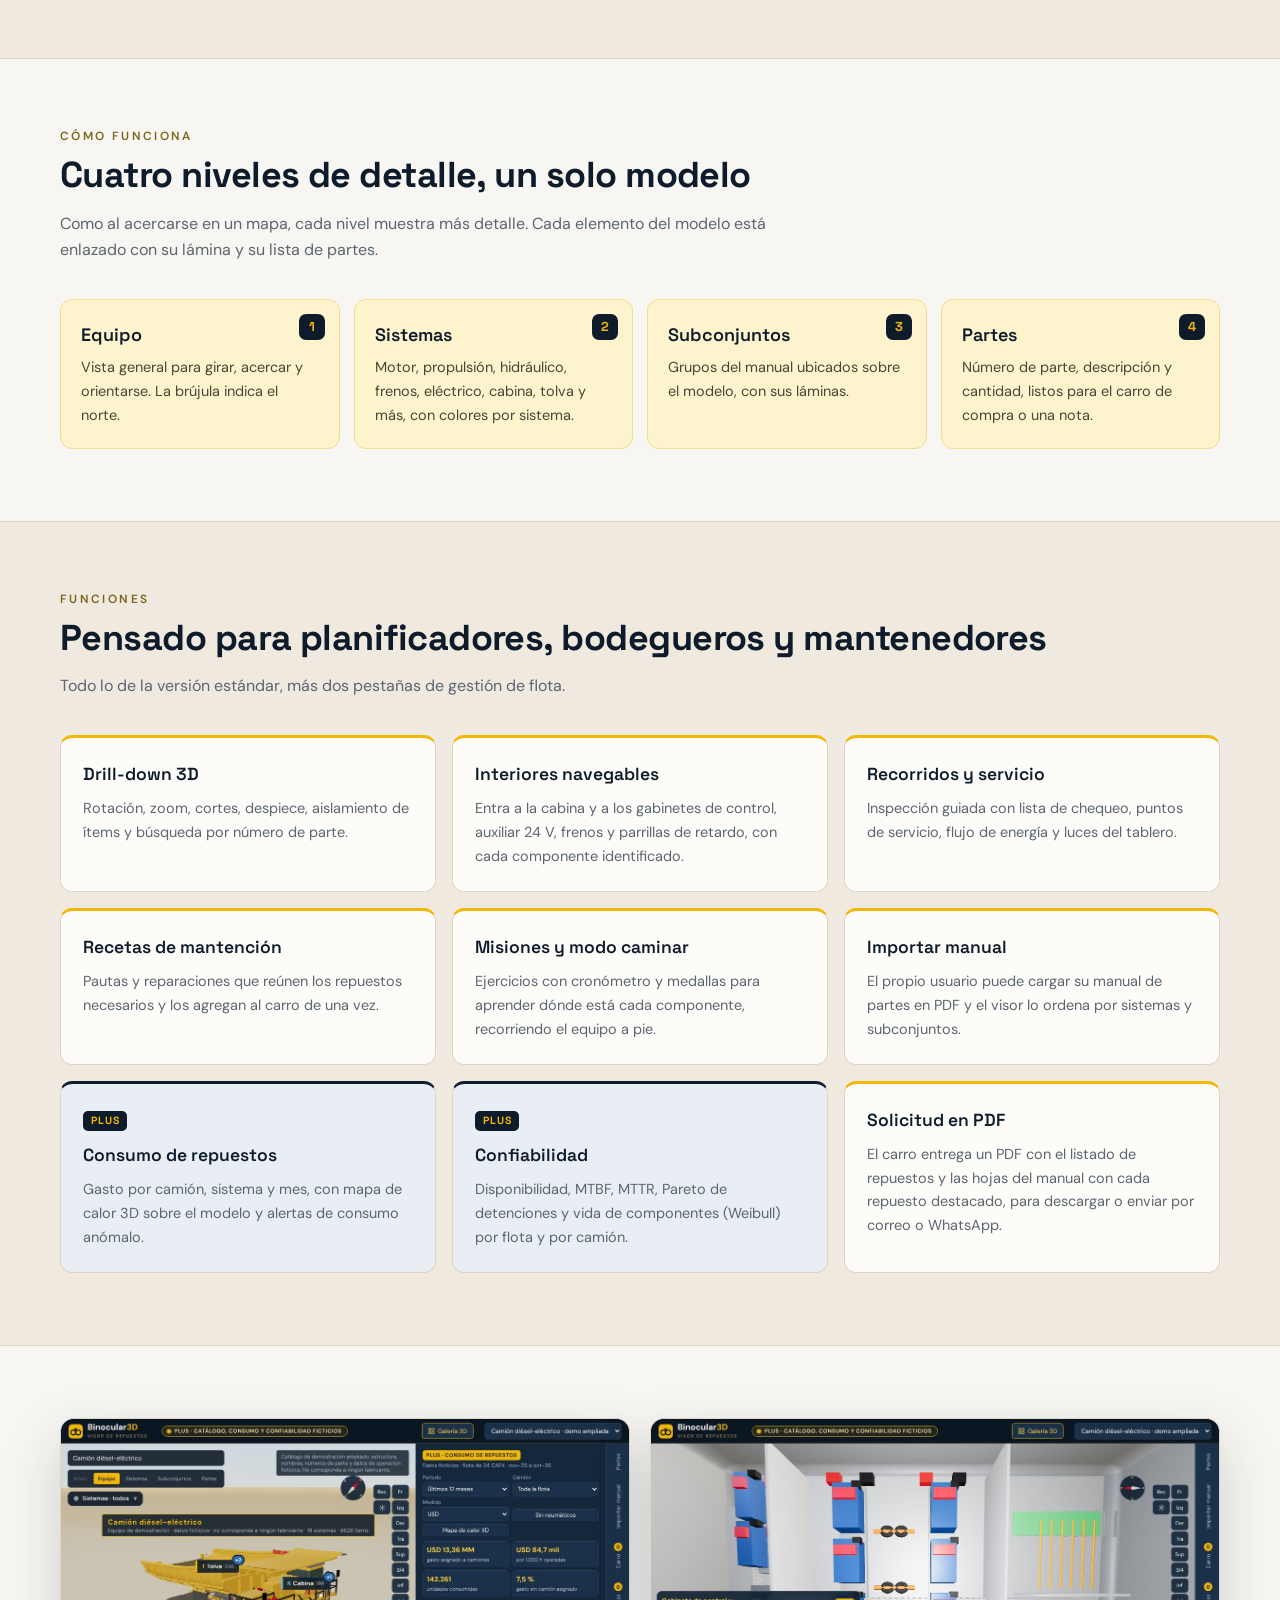
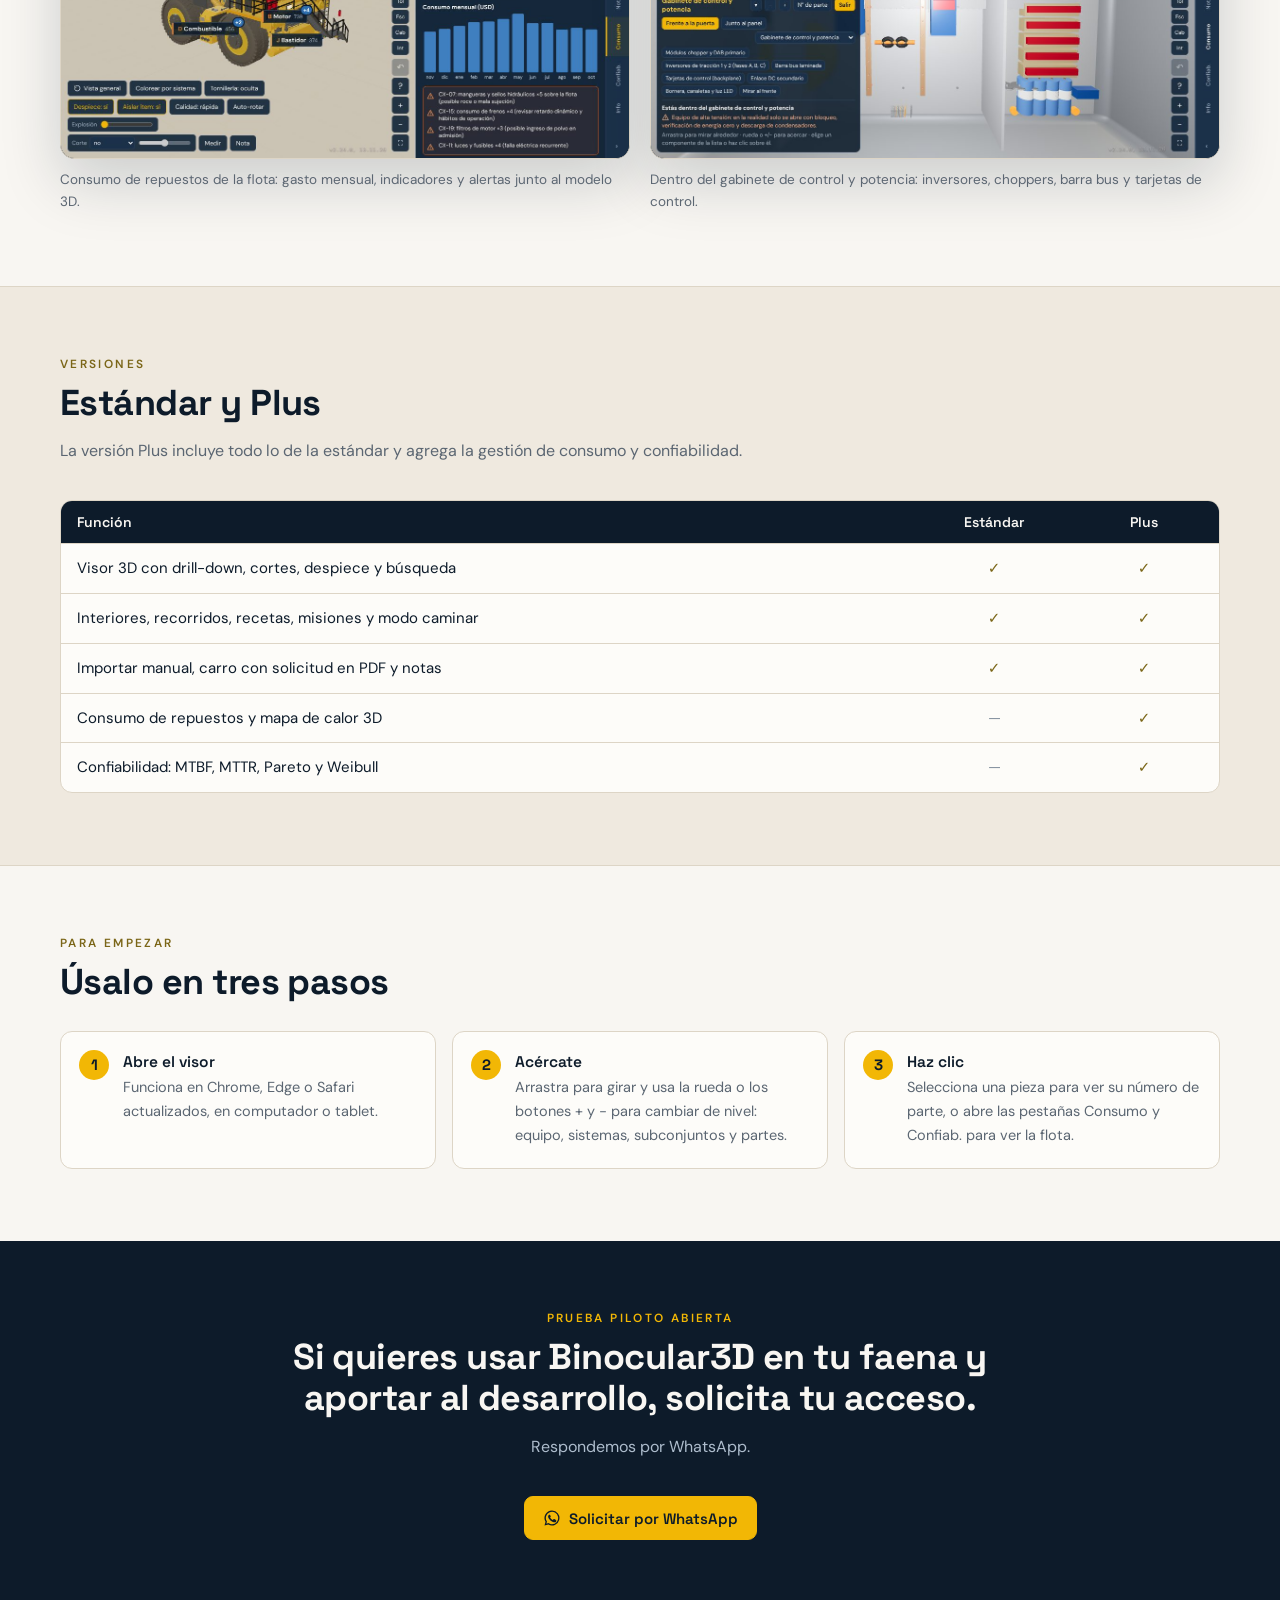
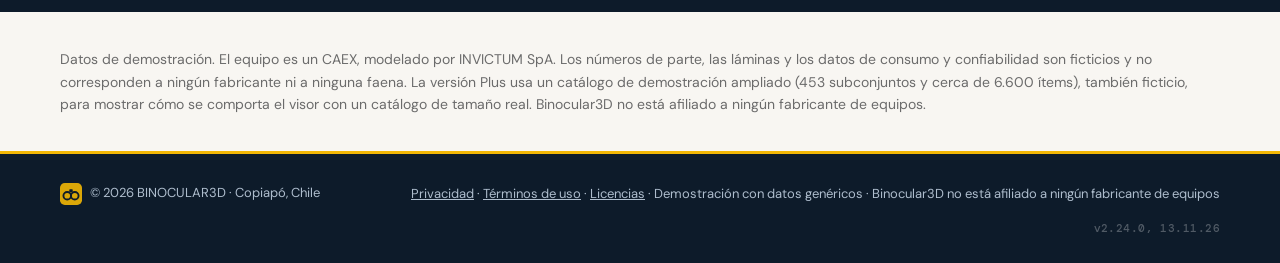
==== commit 880656d2: "Add files via upload" ====
--- a/index.html
+++ b/index.html
@@ -114,6 +114,16 @@
   </div>
 </div>
 
+<section id="video" class="alt">
+  <div class="wrap">
+    <p class="eyebrow">Video</p>
+    <h2>Binocular3D Plus en medio minuto</h2>
+    <p class="sub">Del equipo completo al número de parte, y de ahí al gasto en repuestos y la confiabilidad de la flota.</p>
+    <div class="shot" style="max-width:980px;margin:26px auto 0"><video controls playsinline preload="metadata" poster="assets/video/binocular3d-plus.jpg" width="1280" height="720" style="display:block;width:100%;height:auto"><source src="assets/video/binocular3d-plus.mp4" type="video/mp4">Tu navegador no reproduce video.</video></div>
+    <div class="cta" style="justify-content:center;margin-top:24px"><a class="btn" href="https://wa.me/56965945170?text=Hola%2C%20vi%20el%20video%20de%20Binocular3D%20Plus%20y%20quiero%20m%C3%A1s%20informaci%C3%B3n" target="_blank" rel="noopener">Quiero verlo con mi equipo</a><a class="btn ghost" href="#piloto">Prueba piloto</a></div>
+  </div>
+</section>
+
 <section id="como">
   <div class="wrap">
     <p class="eyebrow">Cómo funciona</p>
@@ -193,12 +203,12 @@
   </div>
 </section>
 
-<div class="wrap" style="padding:36px 0"><p class="demo-nota">Datos de demostración. El equipo es un CAEX, modelado por INVICTUM SpA. Los números de parte, las láminas y los datos de consumo y confiabilidad son ficticios y no corresponden a ningún fabricante ni a ninguna faena. La versión Plus usa un catálogo de demostración a escala real (524 subconjuntos y cerca de 6.800 ítems) con nomenclatura genérica y números de parte anonimizados. Binocular3D no está afiliado a ningún fabricante de equipos.</p></div>
+<div class="wrap" style="padding:36px 0"><p class="demo-nota">Datos de demostración. El equipo es un CAEX, modelado por INVICTUM SpA. Los números de parte, las láminas y los datos de consumo y confiabilidad son ficticios y no corresponden a ningún fabricante ni a ninguna faena. La versión Plus usa un catálogo de demostración ampliado (453 subconjuntos y cerca de 6.600 ítems), también ficticio, para mostrar cómo se comporta el visor con un catálogo de tamaño real. Binocular3D no está afiliado a ningún fabricante de equipos.</p></div>
 <footer>
   <div class="wrap">
     <span><img src="assets/favicon.svg" alt="">© 2026 BINOCULAR3D · Copiapó, Chile</span>
     <span><a href="privacidad.html">Privacidad</a> · <a href="terminos.html">Términos de uso</a> · <a href="licencias.txt">Licencias</a> · Demostración con datos genéricos · Binocular3D no está afiliado a ningún fabricante de equipos</span>
-    <span class="ver" aria-label="Versión del sitio">v2.22.0, 12.11.26</span>
+    <span class="ver" aria-label="Versión del sitio">v2.24.0, 13.11.26</span>
   </div>
 </footer>
 </body>
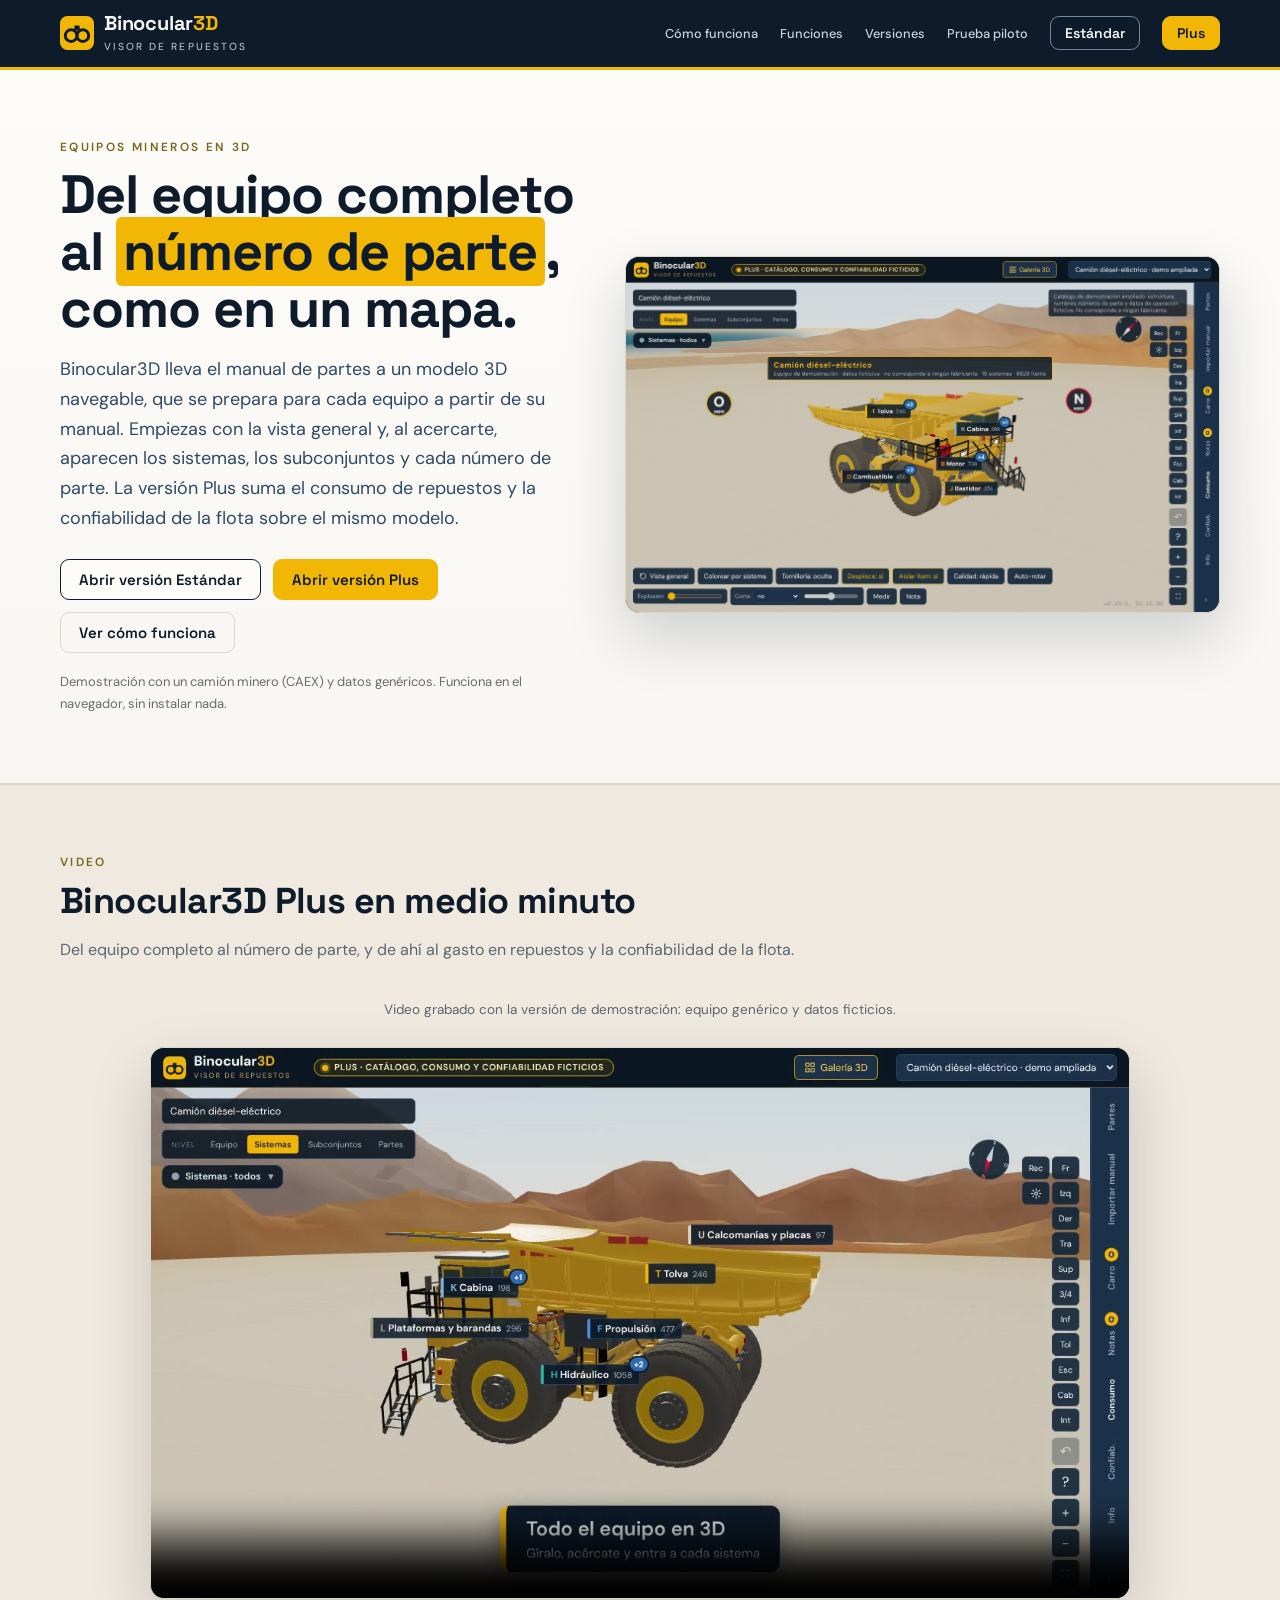
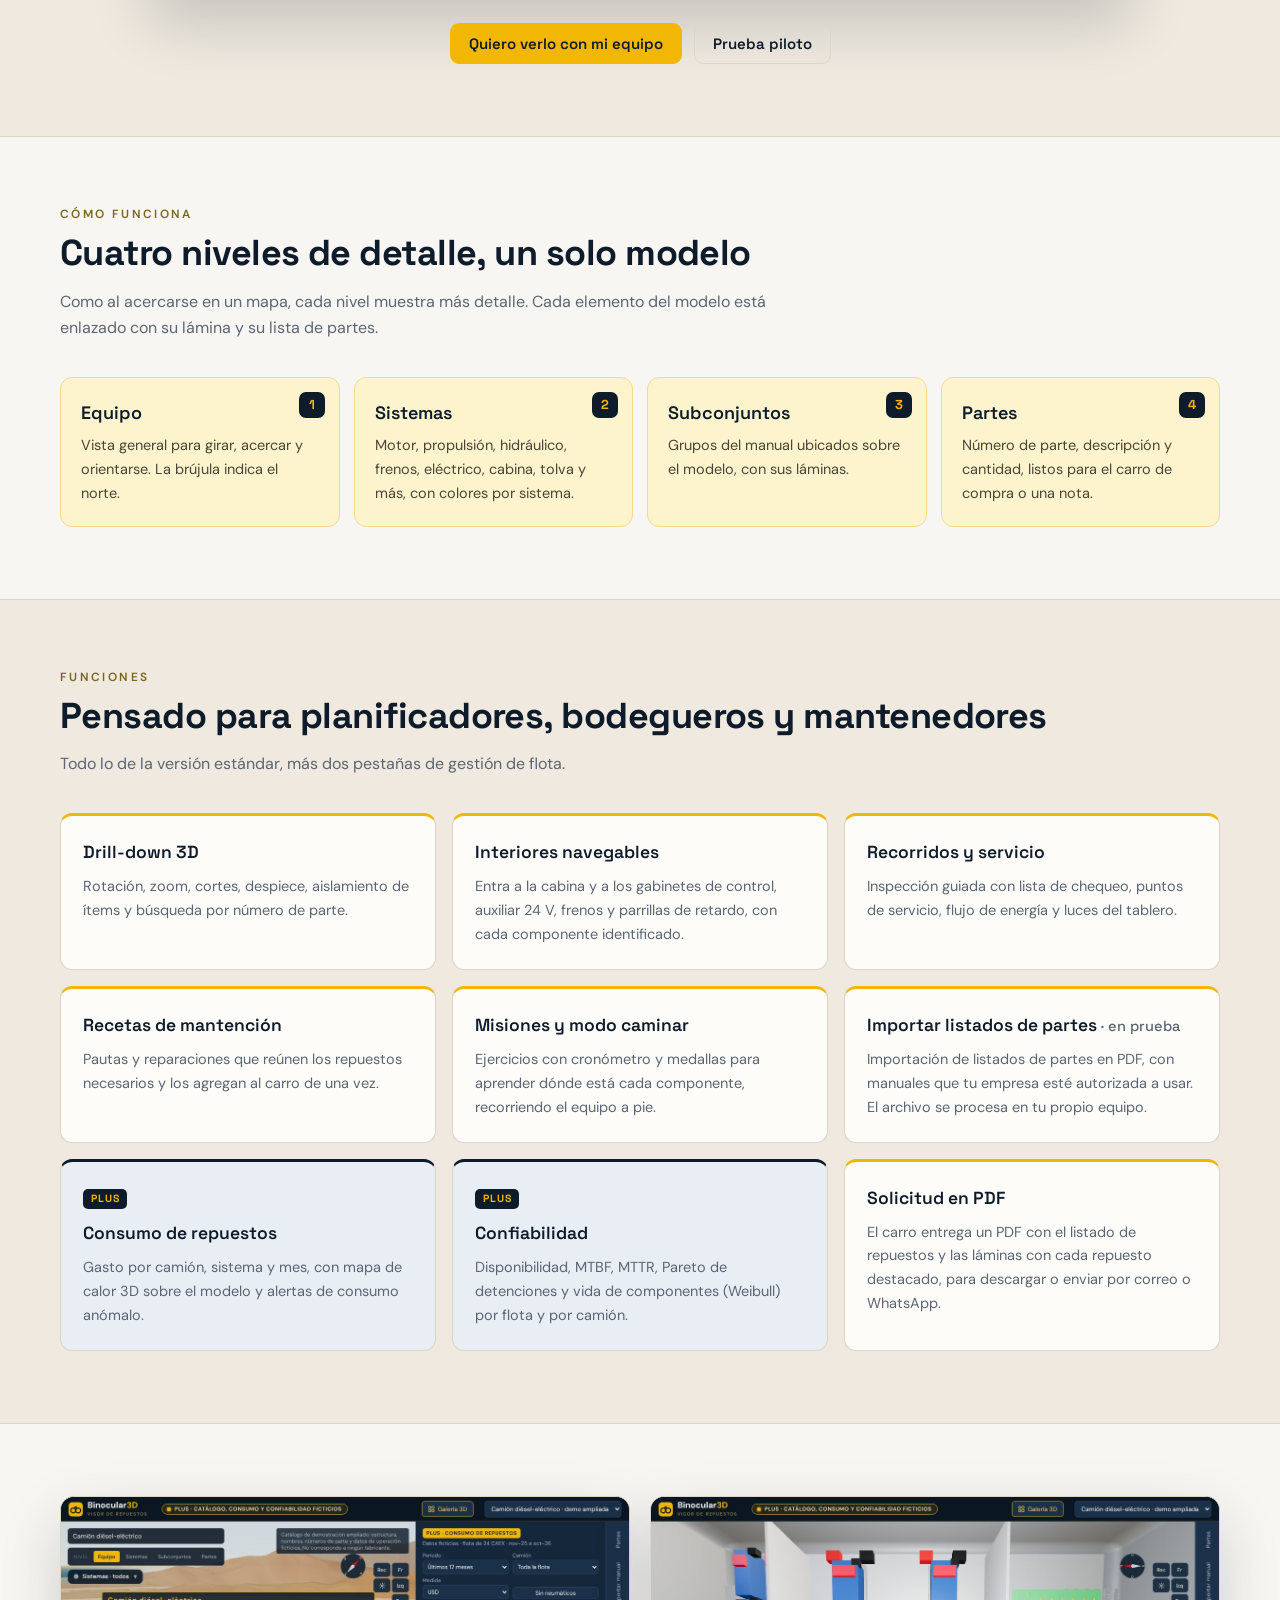
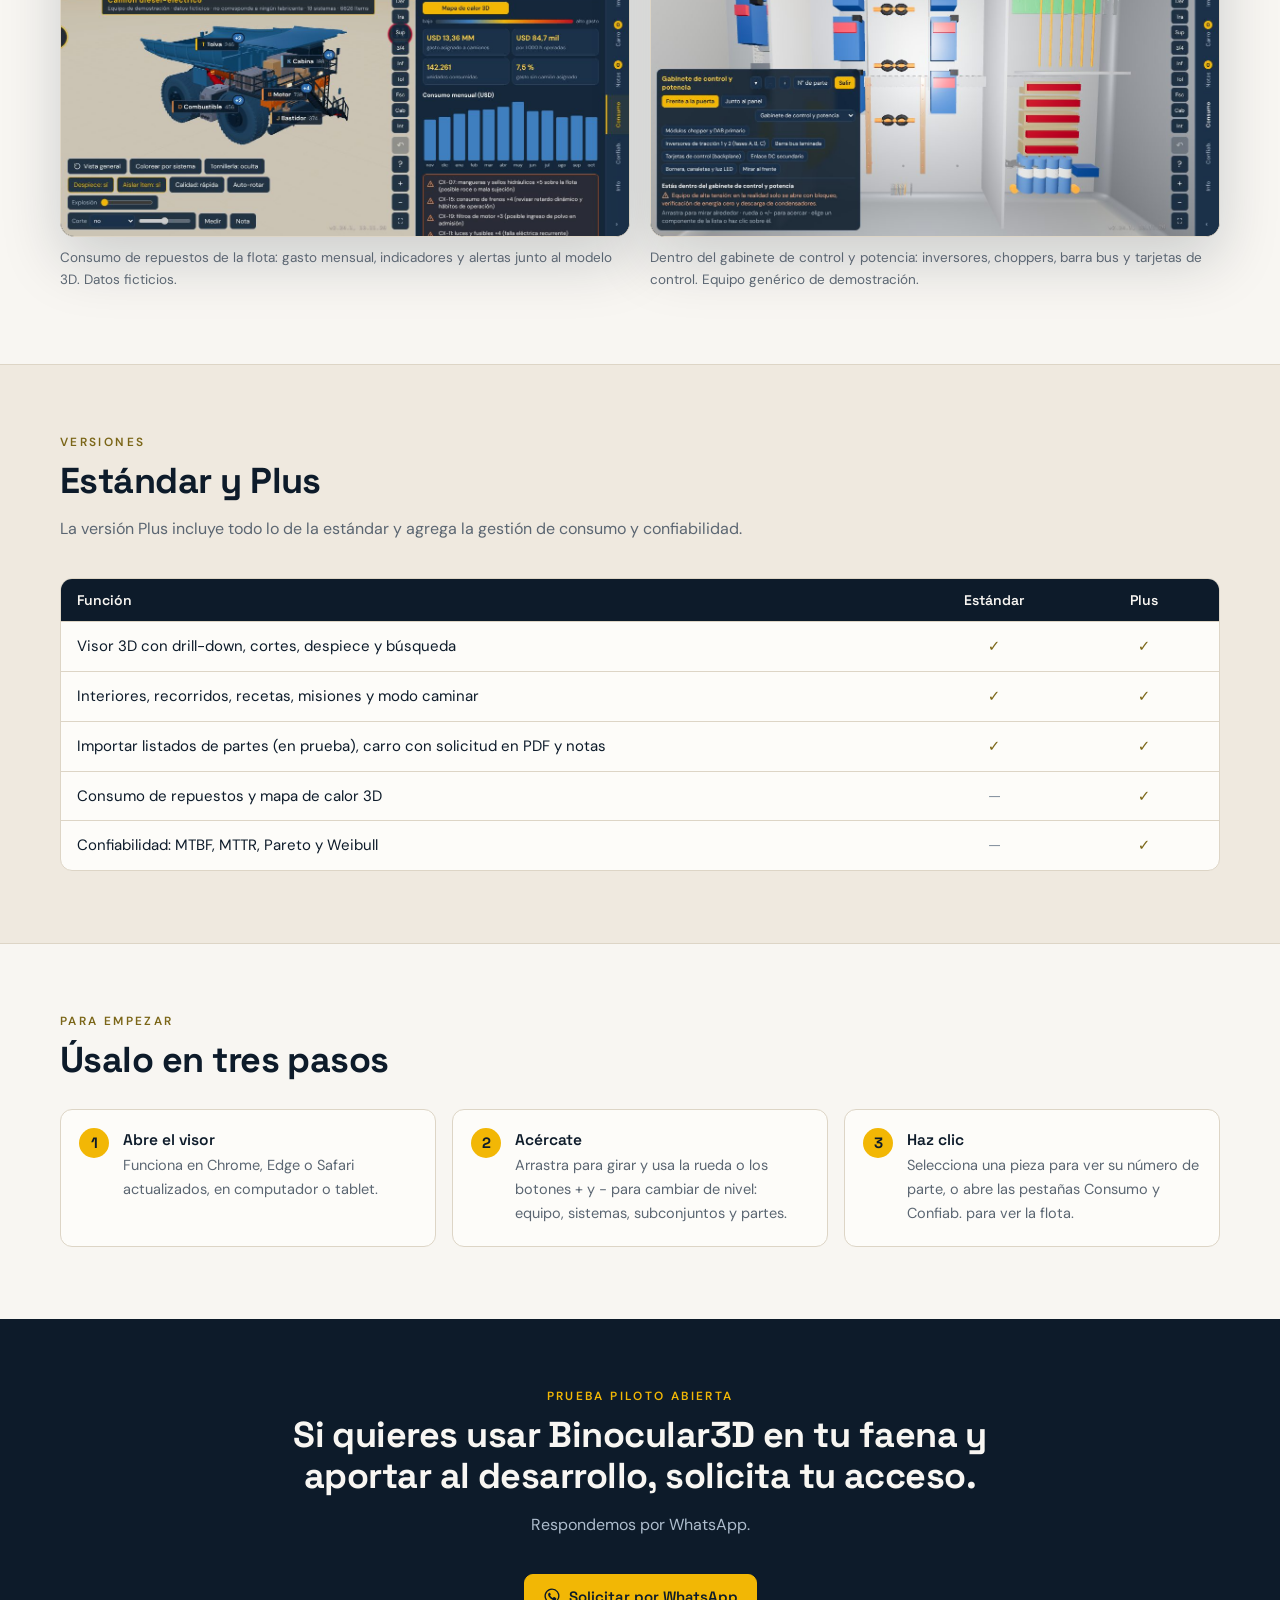
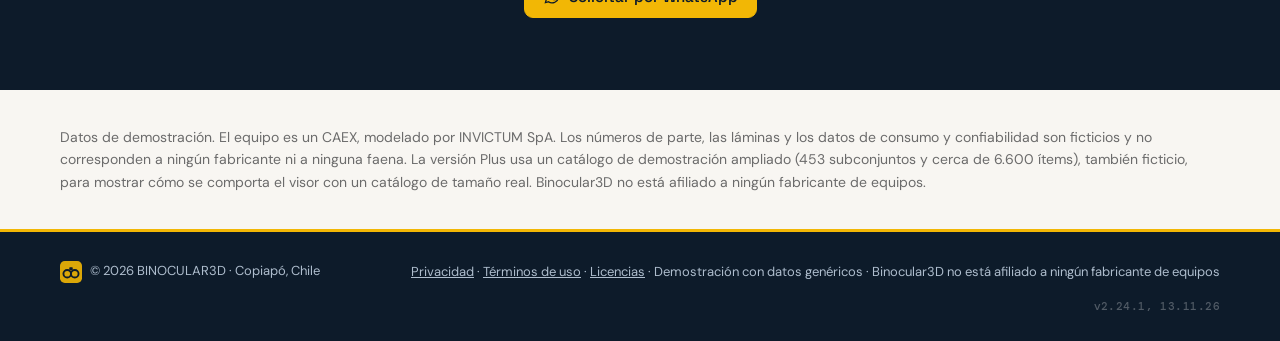
==== commit c3ecd532: "Add files via upload" ====
--- a/index.html
+++ b/index.html
@@ -102,7 +102,7 @@
     <div>
       <p class="eyebrow">Equipos mineros en 3D</p>
       <h1>Del equipo completo al <em>número de parte</em>, como en un mapa.</h1>
-      <p class="lead">Binocular3D convierte el manual en un modelo 3D navegable. Empiezas con la vista general y, al acercarte, aparecen los sistemas, los subconjuntos y cada número de parte. La versión Plus suma el consumo de repuestos y la confiabilidad de la flota sobre el mismo modelo.</p>
+      <p class="lead">Binocular3D lleva el manual de partes a un modelo 3D navegable, que se prepara para cada equipo a partir de su manual. Empiezas con la vista general y, al acercarte, aparecen los sistemas, los subconjuntos y cada número de parte. La versión Plus suma el consumo de repuestos y la confiabilidad de la flota sobre el mismo modelo.</p>
       <div class="cta">
         <a class="btn sec" href="acceso/">Abrir versión Estándar</a>
         <a class="btn" href="acceso/">Abrir versión Plus</a>
@@ -119,6 +119,7 @@
     <p class="eyebrow">Video</p>
     <h2>Binocular3D Plus en medio minuto</h2>
     <p class="sub">Del equipo completo al número de parte, y de ahí al gasto en repuestos y la confiabilidad de la flota.</p>
+    <p style="text-align:center;color:var(--mut);font-size:13.5px;margin-top:10px">Video grabado con la versión de demostración: equipo genérico y datos ficticios.</p>
     <div class="shot" style="max-width:980px;margin:26px auto 0"><video controls playsinline preload="metadata" poster="assets/video/binocular3d-plus.jpg" width="1280" height="720" style="display:block;width:100%;height:auto"><source src="assets/video/binocular3d-plus.mp4" type="video/mp4">Tu navegador no reproduce video.</video></div>
     <div class="cta" style="justify-content:center;margin-top:24px"><a class="btn" href="https://wa.me/56965945170?text=Hola%2C%20vi%20el%20video%20de%20Binocular3D%20Plus%20y%20quiero%20m%C3%A1s%20informaci%C3%B3n" target="_blank" rel="noopener">Quiero verlo con mi equipo</a><a class="btn ghost" href="#piloto">Prueba piloto</a></div>
   </div>
@@ -149,18 +150,18 @@
       <div class="card"><h3>Recorridos y servicio</h3><p>Inspección guiada con lista de chequeo, puntos de servicio, flujo de energía y luces del tablero.</p></div>
       <div class="card"><h3>Recetas de mantención</h3><p>Pautas y reparaciones que reúnen los repuestos necesarios y los agregan al carro de una vez.</p></div>
       <div class="card"><h3>Misiones y modo caminar</h3><p>Ejercicios con cronómetro y medallas para aprender dónde está cada componente, recorriendo el equipo a pie.</p></div>
-      <div class="card"><h3>Importar manual</h3><p>El propio usuario puede cargar su manual de partes en PDF y el visor lo ordena por sistemas y subconjuntos.</p></div>
+      <div class="card"><h3>Importar listados de partes <small style="font-weight:500;color:var(--mut)">· en prueba</small></h3><p>Importación de listados de partes en PDF, con manuales que tu empresa esté autorizada a usar. El archivo se procesa en tu propio equipo.</p></div>
       <div class="card plus"><span class="tag">Plus</span><h3>Consumo de repuestos</h3><p>Gasto por camión, sistema y mes, con mapa de calor 3D sobre el modelo y alertas de consumo anómalo.</p></div>
       <div class="card plus"><span class="tag">Plus</span><h3>Confiabilidad</h3><p>Disponibilidad, MTBF, MTTR, Pareto de detenciones y vida de componentes (Weibull) por flota y por camión.</p></div>
-      <div class="card"><h3>Solicitud en PDF</h3><p>El carro entrega un PDF con el listado de repuestos y las hojas del manual con cada repuesto destacado, para descargar o enviar por correo o WhatsApp.</p></div>
+      <div class="card"><h3>Solicitud en PDF</h3><p>El carro entrega un PDF con el listado de repuestos y las láminas con cada repuesto destacado, para descargar o enviar por correo o WhatsApp.</p></div>
     </div>
   </div>
 </section>
 
 <section>
   <div class="wrap duo">
-    <figure><div class="shot"><img src="assets/capturas/consumo-mapa-calor.jpg" alt="Mapa de calor de consumo de repuestos sobre el modelo 3D" loading="lazy" width="1200" height="717"></div><figcaption>Consumo de repuestos de la flota: gasto mensual, indicadores y alertas junto al modelo 3D.</figcaption></figure>
-    <figure><div class="shot"><img src="assets/capturas/interior-gabinete.jpg" alt="Interior del gabinete de control y potencia" loading="lazy" width="1200" height="717"></div><figcaption>Dentro del gabinete de control y potencia: inversores, choppers, barra bus y tarjetas de control.</figcaption></figure>
+    <figure><div class="shot"><img src="assets/capturas/consumo-mapa-calor.jpg" alt="Mapa de calor de consumo de repuestos sobre el modelo 3D" loading="lazy" width="1200" height="717"></div><figcaption>Consumo de repuestos de la flota: gasto mensual, indicadores y alertas junto al modelo 3D. Datos ficticios.</figcaption></figure>
+    <figure><div class="shot"><img src="assets/capturas/interior-gabinete.jpg" alt="Interior del gabinete de control y potencia" loading="lazy" width="1200" height="717"></div><figcaption>Dentro del gabinete de control y potencia: inversores, choppers, barra bus y tarjetas de control. Equipo genérico de demostración.</figcaption></figure>
   </div>
 </section>
 
@@ -174,7 +175,7 @@
       <tbody>
         <tr><td>Visor 3D con drill-down, cortes, despiece y búsqueda</td><td class="c si">✓</td><td class="c si">✓</td></tr>
         <tr><td>Interiores, recorridos, recetas, misiones y modo caminar</td><td class="c si">✓</td><td class="c si">✓</td></tr>
-        <tr><td>Importar manual, carro con solicitud en PDF y notas</td><td class="c si">✓</td><td class="c si">✓</td></tr>
+        <tr><td>Importar listados de partes (en prueba), carro con solicitud en PDF y notas</td><td class="c si">✓</td><td class="c si">✓</td></tr>
         <tr><td>Consumo de repuestos y mapa de calor 3D</td><td class="c no">—</td><td class="c si">✓</td></tr>
         <tr><td>Confiabilidad: MTBF, MTTR, Pareto y Weibull</td><td class="c no">—</td><td class="c si">✓</td></tr>
       </tbody>
@@ -208,7 +209,7 @@
   <div class="wrap">
     <span><img src="assets/favicon.svg" alt="">© 2026 BINOCULAR3D · Copiapó, Chile</span>
     <span><a href="privacidad.html">Privacidad</a> · <a href="terminos.html">Términos de uso</a> · <a href="licencias.txt">Licencias</a> · Demostración con datos genéricos · Binocular3D no está afiliado a ningún fabricante de equipos</span>
-    <span class="ver" aria-label="Versión del sitio">v2.24.0, 13.11.26</span>
+    <span class="ver" aria-label="Versión del sitio">v2.24.1, 13.11.26</span>
   </div>
 </footer>
 </body>
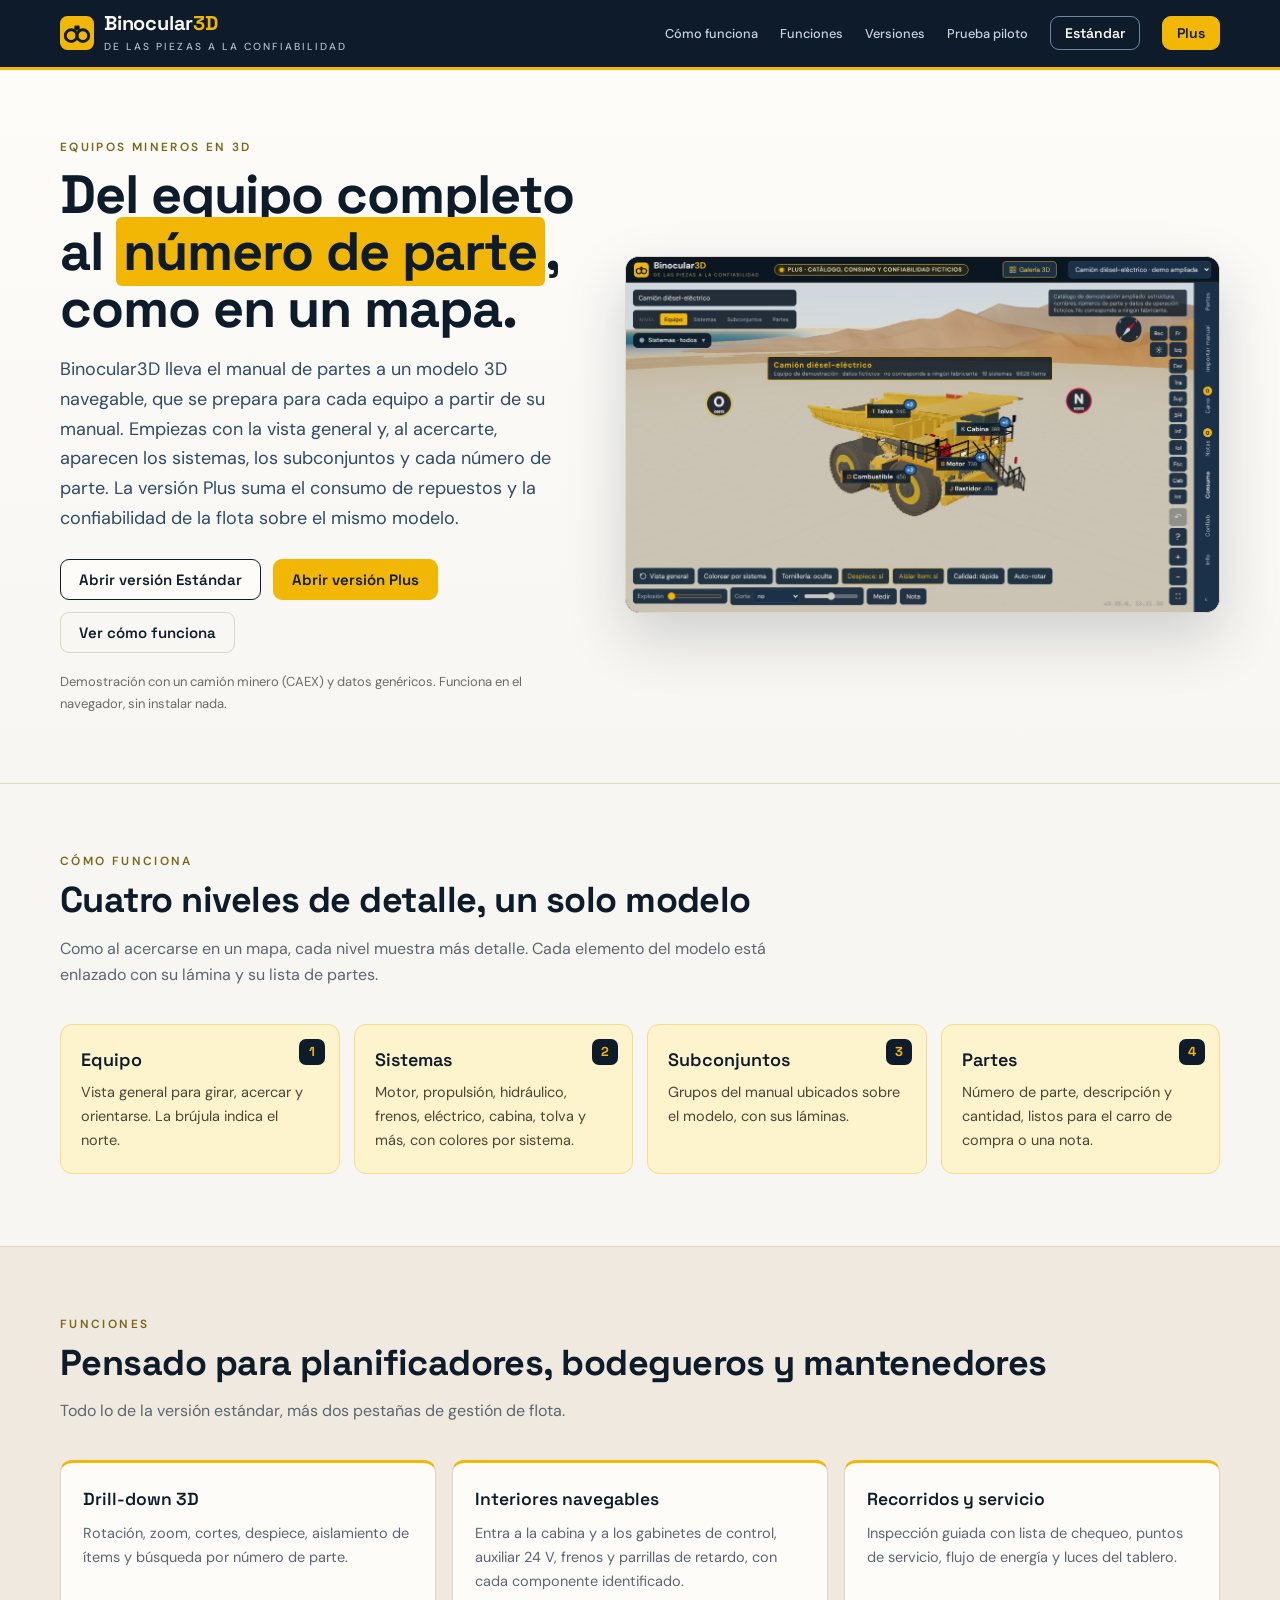
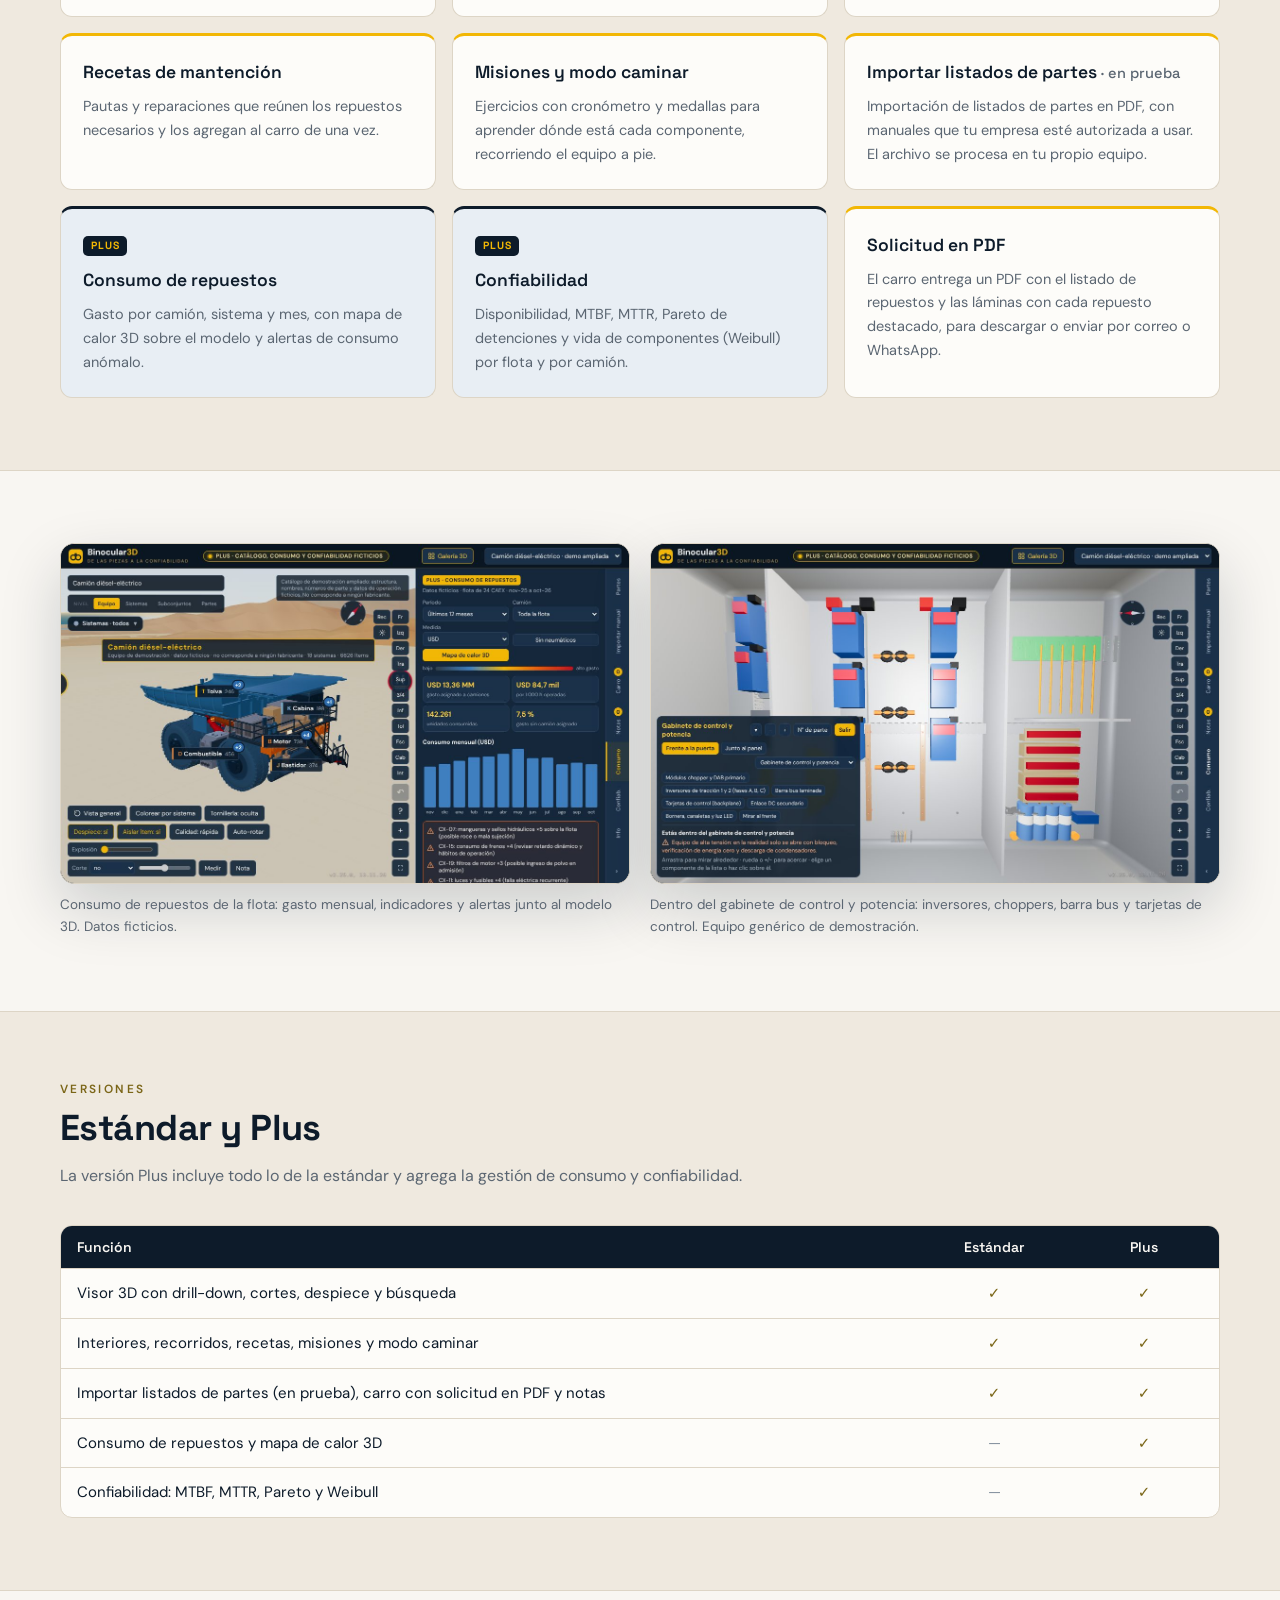
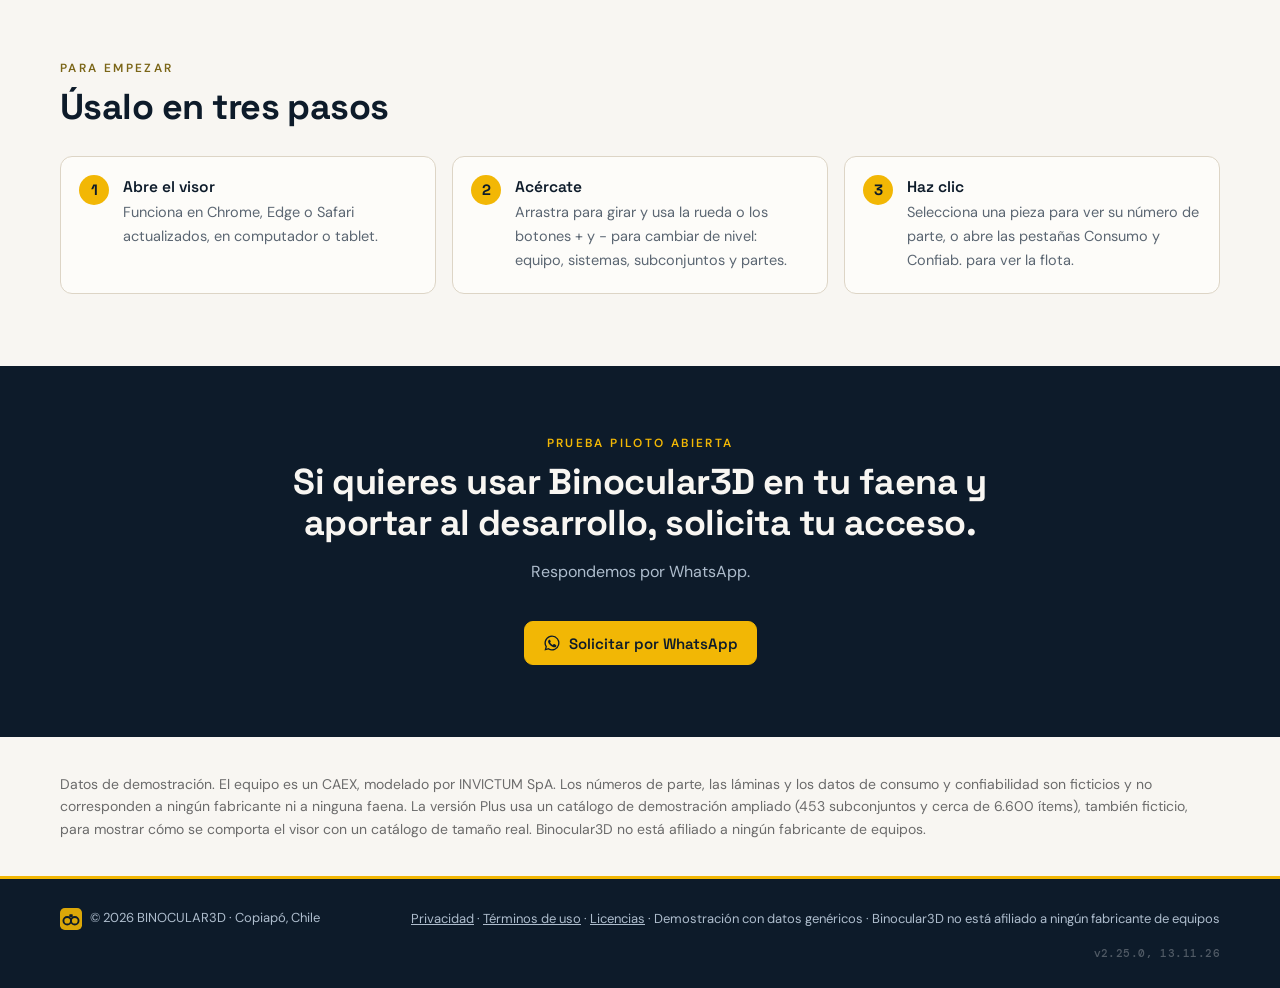
==== commit 51abd76e: "Add files via upload" ====
--- a/index.html
+++ b/index.html
@@ -3,10 +3,10 @@
 <head>
 <meta charset="utf-8">
 <meta name="viewport" content="width=device-width, initial-scale=1">
-<title>Binocular3D · Visor 3D de repuestos, consumo y confiabilidad</title>
+<title>Binocular3D · De las piezas a la confiabilidad</title>
 <meta name="description" content="Visor 3D de repuestos para equipos mineros con drill-down por sistemas, subconjuntos y partes, más consumo de repuestos y confiabilidad de flota. Demostración con un camión minero (CAEX) y datos genéricos. Versiones Estándar y Plus.">
 <meta property="og:title" content="Binocular3D">
-<meta property="og:description" content="Del equipo completo al número de parte, en 3D. Consumo de repuestos y confiabilidad de flota.">
+<meta property="og:description" content="De las piezas a la confiabilidad. Visor 3D de repuestos, consumo y confiabilidad de flota.">
 <meta property="og:image" content="https://www.binocular3d.com/assets/capturas/vista-equipo.jpg">
 <meta property="og:url" content="https://www.binocular3d.com/">
 <meta property="og:type" content="website">
@@ -85,7 +85,7 @@
 <body>
 <header>
   <div class="wrap">
-    <a class="brand" href="#"><img src="assets/favicon.svg" alt=""><div><span class="wm">Binocular<b>3D</b></span><small>Visor de repuestos</small></div></a>
+    <a class="brand" href="#"><img src="assets/favicon.svg" alt=""><div><span class="wm">Binocular<b>3D</b></span><small>De las piezas a la confiabilidad</small></div></a>
     <nav>
       <a href="#como">Cómo funciona</a>
       <a href="#funciones">Funciones</a>
@@ -114,16 +114,6 @@
   </div>
 </div>
 
-<section id="video" class="alt">
-  <div class="wrap">
-    <p class="eyebrow">Video</p>
-    <h2>Binocular3D Plus en medio minuto</h2>
-    <p class="sub">Del equipo completo al número de parte, y de ahí al gasto en repuestos y la confiabilidad de la flota.</p>
-    <p style="text-align:center;color:var(--mut);font-size:13.5px;margin-top:10px">Video grabado con la versión de demostración: equipo genérico y datos ficticios.</p>
-    <div class="shot" style="max-width:980px;margin:26px auto 0"><video controls playsinline preload="metadata" poster="assets/video/binocular3d-plus.jpg" width="1280" height="720" style="display:block;width:100%;height:auto"><source src="assets/video/binocular3d-plus.mp4" type="video/mp4">Tu navegador no reproduce video.</video></div>
-    <div class="cta" style="justify-content:center;margin-top:24px"><a class="btn" href="https://wa.me/56965945170?text=Hola%2C%20vi%20el%20video%20de%20Binocular3D%20Plus%20y%20quiero%20m%C3%A1s%20informaci%C3%B3n" target="_blank" rel="noopener">Quiero verlo con mi equipo</a><a class="btn ghost" href="#piloto">Prueba piloto</a></div>
-  </div>
-</section>
 
 <section id="como">
   <div class="wrap">
@@ -209,7 +199,7 @@
   <div class="wrap">
     <span><img src="assets/favicon.svg" alt="">© 2026 BINOCULAR3D · Copiapó, Chile</span>
     <span><a href="privacidad.html">Privacidad</a> · <a href="terminos.html">Términos de uso</a> · <a href="licencias.txt">Licencias</a> · Demostración con datos genéricos · Binocular3D no está afiliado a ningún fabricante de equipos</span>
-    <span class="ver" aria-label="Versión del sitio">v2.24.1, 13.11.26</span>
+    <span class="ver" aria-label="Versión del sitio">v2.25.0, 13.11.26</span>
   </div>
 </footer>
 </body>
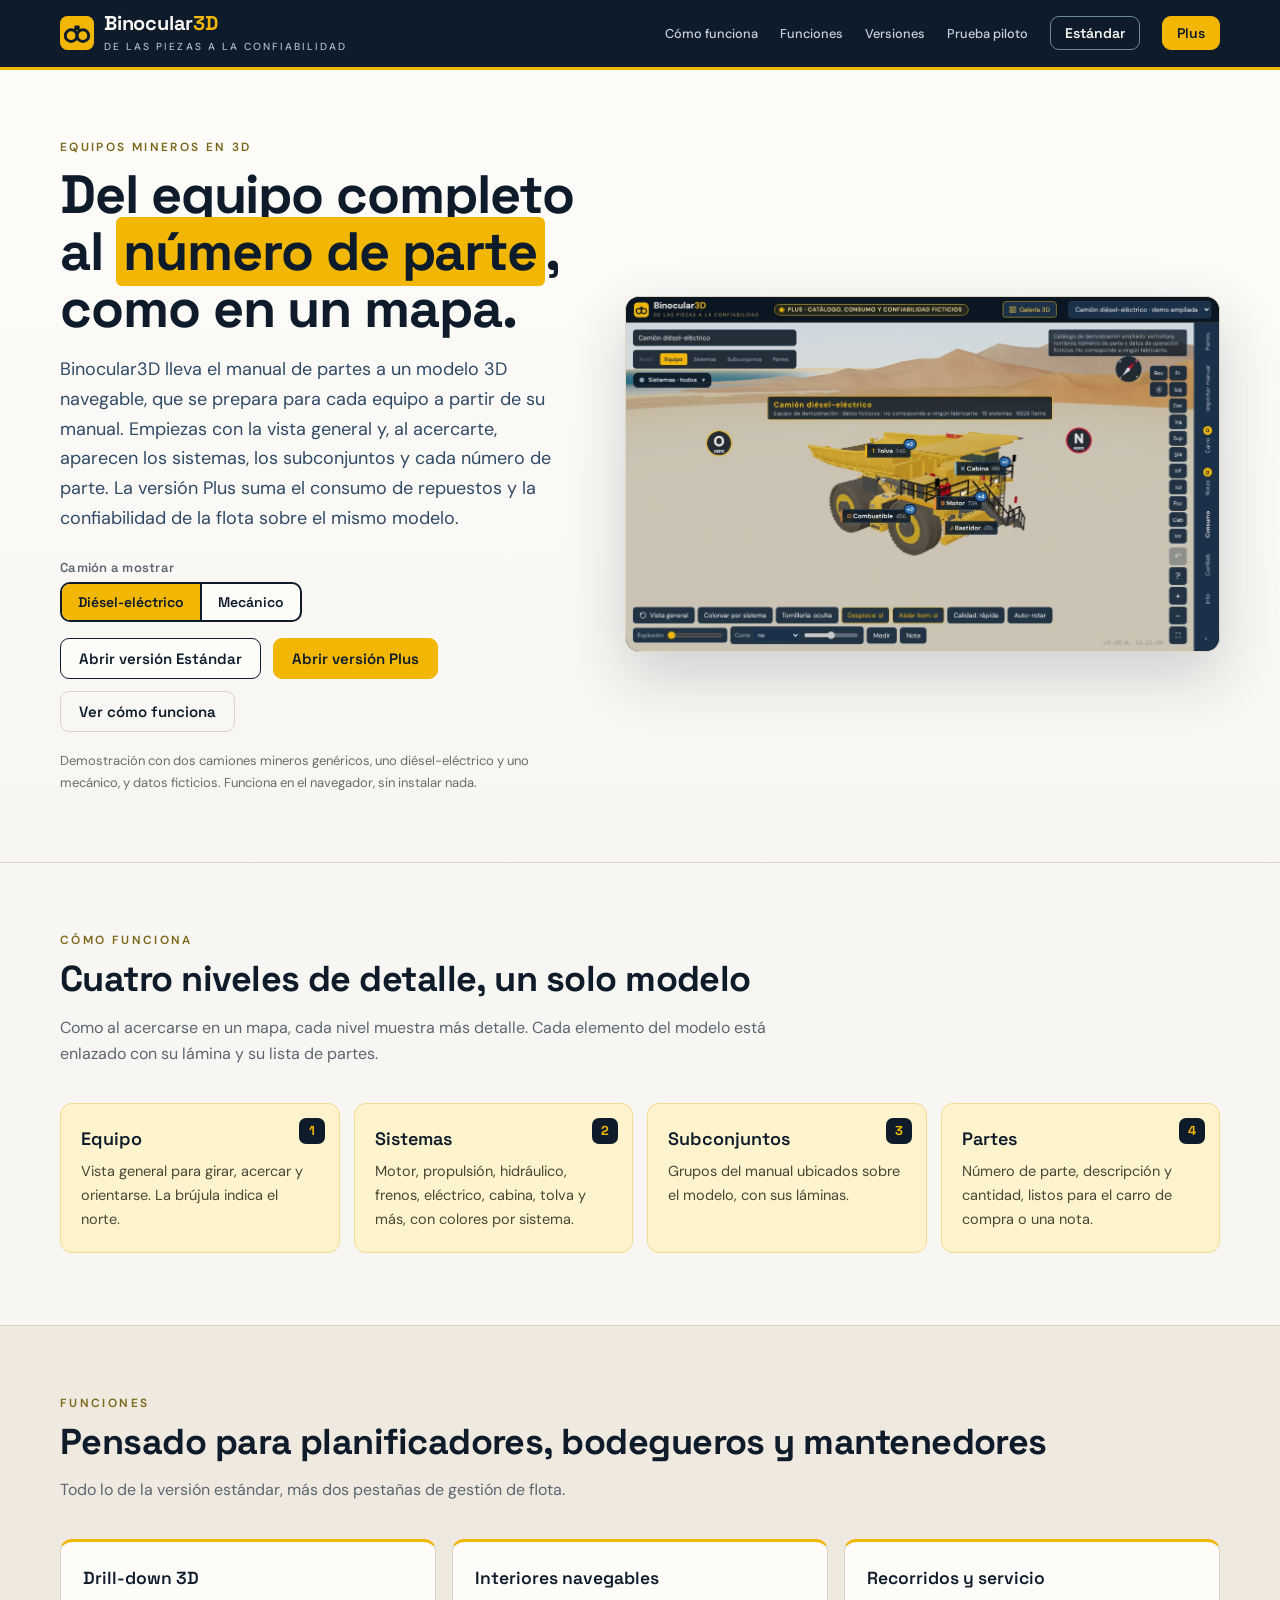
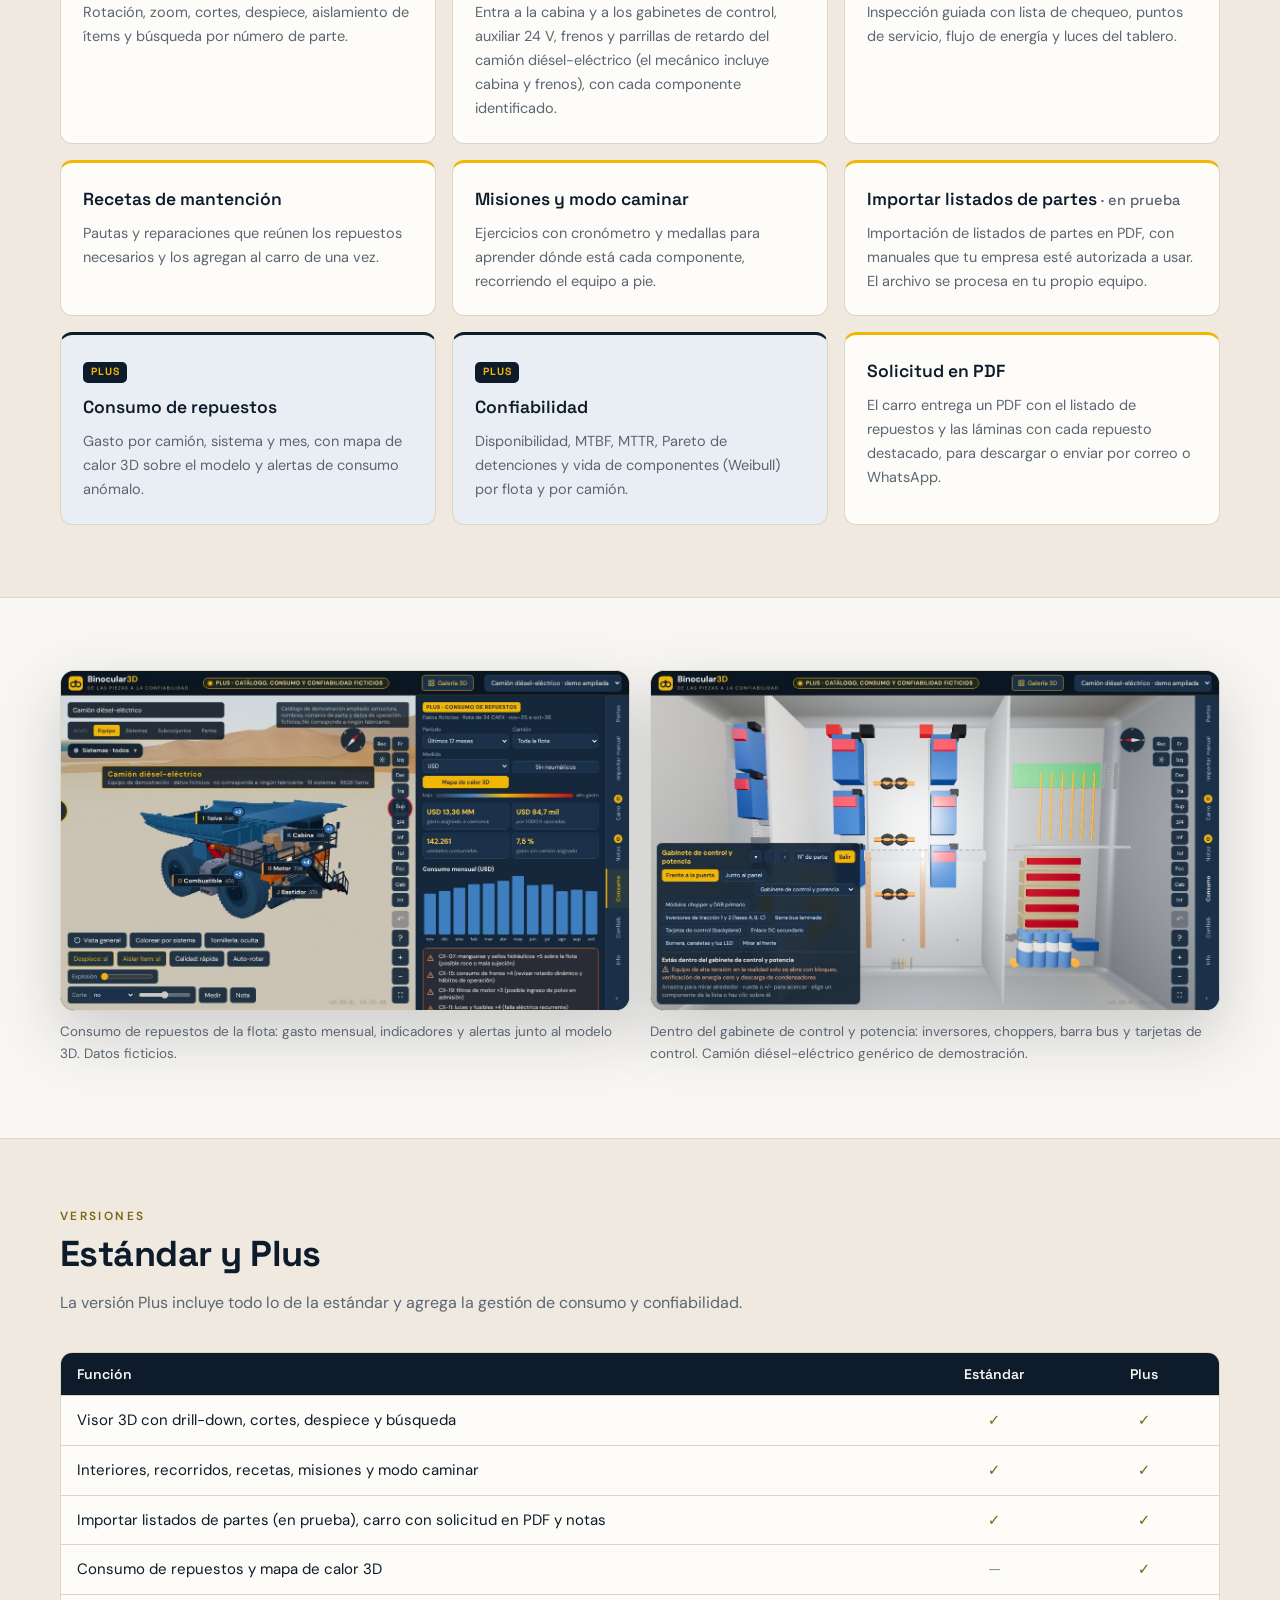
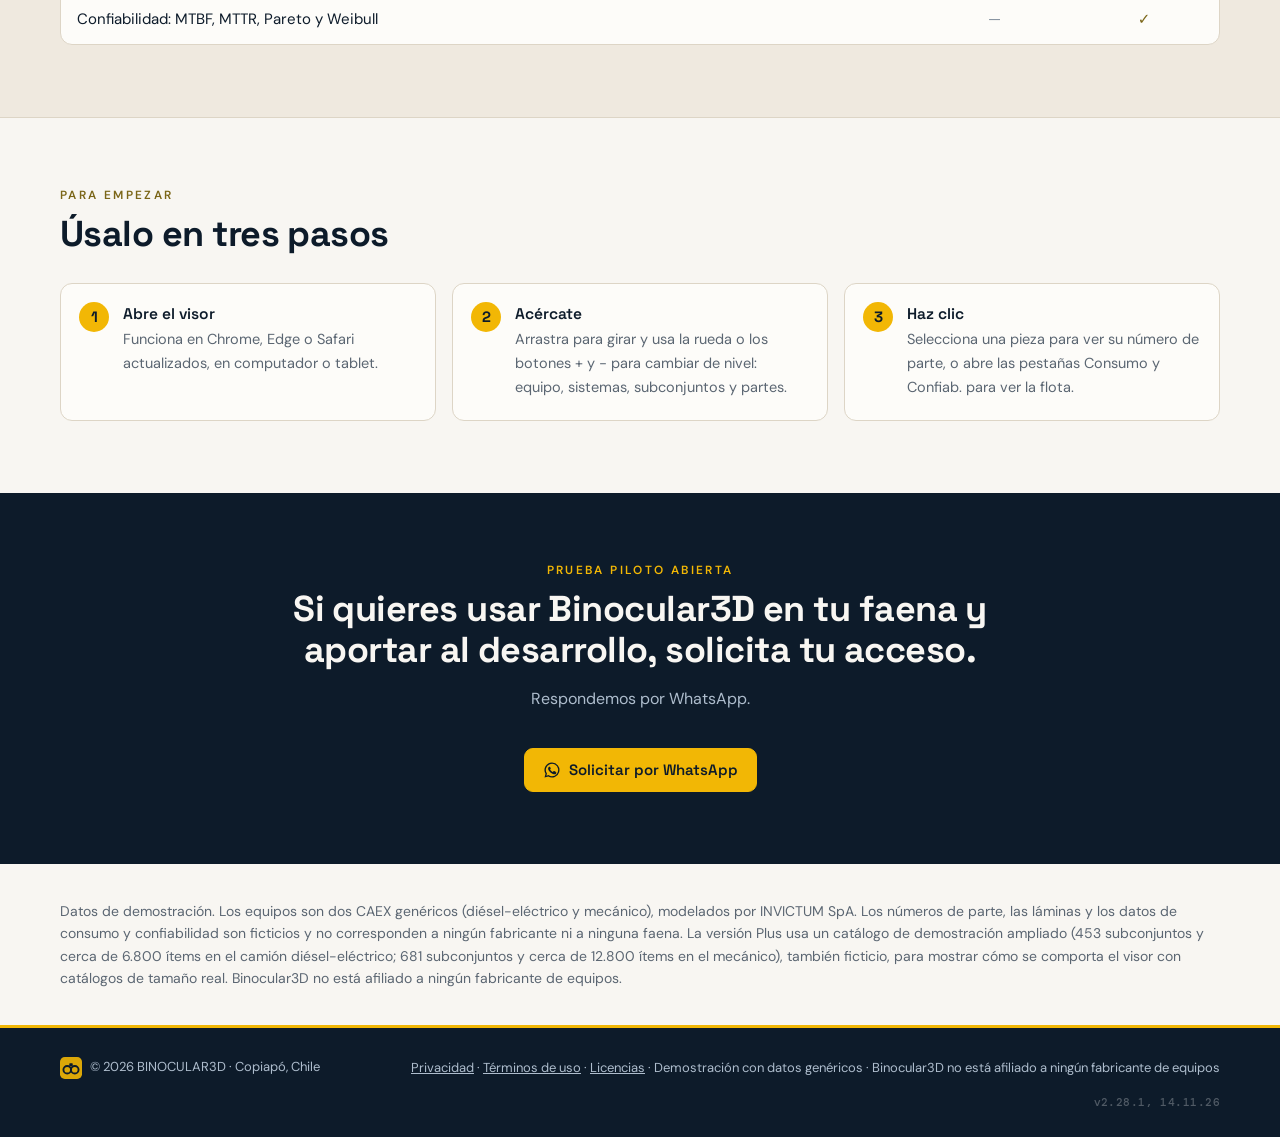
==== commit 9afcdc77: "Add files via upload" ====
--- a/index.html
+++ b/index.html
@@ -4,7 +4,7 @@
 <meta charset="utf-8">
 <meta name="viewport" content="width=device-width, initial-scale=1">
 <title>Binocular3D · De las piezas a la confiabilidad</title>
-<meta name="description" content="Visor 3D de repuestos para equipos mineros con drill-down por sistemas, subconjuntos y partes, más consumo de repuestos y confiabilidad de flota. Demostración con un camión minero (CAEX) y datos genéricos. Versiones Estándar y Plus.">
+<meta name="description" content="Visor 3D de repuestos para equipos mineros con drill-down por sistemas, subconjuntos y partes, más consumo de repuestos y confiabilidad de flota. Demostración con dos camiones mineros (CAEX diésel-eléctrico y mecánico) y datos genéricos. Versiones Estándar y Plus.">
 <meta property="og:title" content="Binocular3D">
 <meta property="og:description" content="De las piezas a la confiabilidad. Visor 3D de repuestos, consumo y confiabilidad de flota.">
 <meta property="og:image" content="https://www.binocular3d.com/assets/capturas/vista-equipo.jpg">
@@ -71,7 +71,7 @@
 ol.pasos li{background:var(--marfil);border:1px solid var(--line);border-radius:12px;padding:20px 20px 20px 62px;position:relative;color:var(--mut);font-size:14.5px}
 ol.pasos li::before{counter-increment:p;content:counter(p);position:absolute;left:18px;top:18px;width:30px;height:30px;border-radius:50%;background:var(--acc);color:var(--navy);font:700 15px/30px var(--tit);text-align:center}
 ol.pasos b{color:var(--ink);display:block;margin-bottom:4px;font:600 15.5px var(--tit)}
-.demo-nota{color:var(--gris);font-size:14px;line-height:1.6;margin:0}.demo-nota a{color:var(--gris)}
+.demo-nota{color:var(--mut);font-size:14px;line-height:1.6;margin:0}.demo-nota a{color:var(--mut)}
 .final{text-align:center}.final .cta{justify-content:center}
 #piloto{background:var(--navy);color:#f8f6f2}#piloto .eyebrow{color:var(--acc)}#piloto .sub{color:#aebdcd}
 .piloto{text-align:center}.piloto h2{max-width:760px;margin-left:auto;margin-right:auto}.piloto .sub{margin-left:auto;margin-right:auto}.piloto .cta{justify-content:center}
@@ -80,6 +80,11 @@
 footer img{height:22px;vertical-align:middle;margin-right:8px;opacity:.9}
 footer .ver{flex-basis:100%;text-align:right;font:500 11px 'DM Mono',monospace;letter-spacing:.04em;color:rgba(255,255,255,.28);user-select:none}
 @media (max-width:900px){.hero .wrap,.duo{grid-template-columns:1fr}.niv{grid-template-columns:1fr 1fr}.grid,ol.pasos{grid-template-columns:1fr}nav a:not(.btn){display:none}}
+.eqsel{margin:0 0 16px}.eqsel>span{display:block;font:600 13px var(--tit);color:var(--mut);margin-bottom:6px;letter-spacing:.02em}
+.eqsel .seg{display:inline-flex;border:2px solid var(--navy);border-radius:10px;overflow:hidden;background:var(--marfil)}
+.eqsel button{font:600 14px var(--tit);border:0;background:transparent;color:var(--navy);padding:9px 16px;cursor:pointer}
+.eqsel button+button{border-left:2px solid var(--navy)}.eqsel button[aria-pressed=true]{background:var(--acc);color:var(--navy)}
+.eqsel button:focus-visible{outline:3px solid var(--navy);outline-offset:-3px}
 </style>
 </head>
 <body>
@@ -91,8 +96,8 @@
       <a href="#funciones">Funciones</a>
       <a href="#versiones">Versiones</a>
 <a href="#piloto">Prueba piloto</a>
-      <a class="btn sm sec" href="acceso/">Estándar</a>
-<a class="btn sm" href="acceso/">Plus</a>
+      <a class="btn sm sec" href="acceso/" data-abrir>Estándar</a>
+<a class="btn sm" href="acceso/" data-abrir>Plus</a>
     </nav>
   </div>
 </header>
@@ -103,12 +108,13 @@
       <p class="eyebrow">Equipos mineros en 3D</p>
       <h1>Del equipo completo al <em>número de parte</em>, como en un mapa.</h1>
       <p class="lead">Binocular3D lleva el manual de partes a un modelo 3D navegable, que se prepara para cada equipo a partir de su manual. Empiezas con la vista general y, al acercarte, aparecen los sistemas, los subconjuntos y cada número de parte. La versión Plus suma el consumo de repuestos y la confiabilidad de la flota sobre el mismo modelo.</p>
+      <div class="eqsel" role="group" aria-label="Camión de la demostración"><span>Camión a mostrar</span><div class="seg"><button type="button" data-eq="elec" aria-pressed="true">Diésel-eléctrico</button><button type="button" data-eq="mec" aria-pressed="false">Mecánico</button></div></div>
       <div class="cta">
-        <a class="btn sec" href="acceso/">Abrir versión Estándar</a>
-        <a class="btn" href="acceso/">Abrir versión Plus</a>
+        <a class="btn sec" href="acceso/" data-abrir>Abrir versión Estándar</a>
+        <a class="btn" href="acceso/" data-abrir>Abrir versión Plus</a>
         <a class="btn ghost" href="#como">Ver cómo funciona</a>
       </div>
-      <p class="note">Demostración con un camión minero (CAEX) y datos genéricos. Funciona en el navegador, sin instalar nada.</p>
+      <p class="note">Demostración con dos camiones mineros genéricos, uno diésel-eléctrico y uno mecánico, y datos ficticios. Funciona en el navegador, sin instalar nada.</p>
     </div>
     <div class="shot"><img src="assets/capturas/vista-equipo.jpg" alt="Vista 3D del camión con acceso frontal, plataforma y cabina" width="1200" height="717"></div>
   </div>
@@ -136,7 +142,7 @@
     <p class="sub">Todo lo de la versión estándar, más dos pestañas de gestión de flota.</p>
     <div class="grid">
       <div class="card"><h3>Drill-down 3D</h3><p>Rotación, zoom, cortes, despiece, aislamiento de ítems y búsqueda por número de parte.</p></div>
-      <div class="card"><h3>Interiores navegables</h3><p>Entra a la cabina y a los gabinetes de control, auxiliar 24 V, frenos y parrillas de retardo, con cada componente identificado.</p></div>
+      <div class="card"><h3>Interiores navegables</h3><p>Entra a la cabina y a los gabinetes de control, auxiliar 24 V, frenos y parrillas de retardo del camión diésel-eléctrico (el mecánico incluye cabina y frenos), con cada componente identificado.</p></div>
       <div class="card"><h3>Recorridos y servicio</h3><p>Inspección guiada con lista de chequeo, puntos de servicio, flujo de energía y luces del tablero.</p></div>
       <div class="card"><h3>Recetas de mantención</h3><p>Pautas y reparaciones que reúnen los repuestos necesarios y los agregan al carro de una vez.</p></div>
       <div class="card"><h3>Misiones y modo caminar</h3><p>Ejercicios con cronómetro y medallas para aprender dónde está cada componente, recorriendo el equipo a pie.</p></div>
@@ -151,7 +157,7 @@
 <section>
   <div class="wrap duo">
     <figure><div class="shot"><img src="assets/capturas/consumo-mapa-calor.jpg" alt="Mapa de calor de consumo de repuestos sobre el modelo 3D" loading="lazy" width="1200" height="717"></div><figcaption>Consumo de repuestos de la flota: gasto mensual, indicadores y alertas junto al modelo 3D. Datos ficticios.</figcaption></figure>
-    <figure><div class="shot"><img src="assets/capturas/interior-gabinete.jpg" alt="Interior del gabinete de control y potencia" loading="lazy" width="1200" height="717"></div><figcaption>Dentro del gabinete de control y potencia: inversores, choppers, barra bus y tarjetas de control. Equipo genérico de demostración.</figcaption></figure>
+    <figure><div class="shot"><img src="assets/capturas/interior-gabinete.jpg" alt="Interior del gabinete de control y potencia" loading="lazy" width="1200" height="717"></div><figcaption>Dentro del gabinete de control y potencia: inversores, choppers, barra bus y tarjetas de control. Camión diésel-eléctrico genérico de demostración.</figcaption></figure>
   </div>
 </section>
 
@@ -194,13 +200,19 @@
   </div>
 </section>
 
-<div class="wrap" style="padding:36px 0"><p class="demo-nota">Datos de demostración. El equipo es un CAEX, modelado por INVICTUM SpA. Los números de parte, las láminas y los datos de consumo y confiabilidad son ficticios y no corresponden a ningún fabricante ni a ninguna faena. La versión Plus usa un catálogo de demostración ampliado (453 subconjuntos y cerca de 6.600 ítems), también ficticio, para mostrar cómo se comporta el visor con un catálogo de tamaño real. Binocular3D no está afiliado a ningún fabricante de equipos.</p></div>
+<div class="wrap" style="padding:36px 0"><p class="demo-nota">Datos de demostración. Los equipos son dos CAEX genéricos (diésel-eléctrico y mecánico), modelados por INVICTUM SpA. Los números de parte, las láminas y los datos de consumo y confiabilidad son ficticios y no corresponden a ningún fabricante ni a ninguna faena. La versión Plus usa un catálogo de demostración ampliado (453 subconjuntos y cerca de 6.800 ítems en el camión diésel-eléctrico; 681 subconjuntos y cerca de 12.800 ítems en el mecánico), también ficticio, para mostrar cómo se comporta el visor con catálogos de tamaño real. Binocular3D no está afiliado a ningún fabricante de equipos.</p></div>
 <footer>
   <div class="wrap">
     <span><img src="assets/favicon.svg" alt="">© 2026 BINOCULAR3D · Copiapó, Chile</span>
     <span><a href="privacidad.html">Privacidad</a> · <a href="terminos.html">Términos de uso</a> · <a href="licencias.txt">Licencias</a> · Demostración con datos genéricos · Binocular3D no está afiliado a ningún fabricante de equipos</span>
-    <span class="ver" aria-label="Versión del sitio">v2.25.0, 13.11.26</span>
+    <span class="ver" aria-label="Versión del sitio">v2.28.1, 14.11.26</span>
   </div>
 </footer>
+<script>(function(){var eq='elec';try{if(localStorage.getItem('b3d.var')==='mec')eq='mec'}catch(e){}
+var bs=document.querySelectorAll('.eqsel button');function pon(v){eq=v;bs.forEach(function(b){b.setAttribute('aria-pressed',b.dataset.eq===v?'true':'false')});
+try{localStorage.setItem('b3d.var',v);localStorage.setItem('b3d.equipo',v==='mec'?'demo-mec':'demo-caex')}catch(e){}}
+bs.forEach(function(b){b.addEventListener('click',function(){pon(b.dataset.eq)})});
+document.querySelectorAll('a[data-abrir]').forEach(function(a){a.addEventListener('click',function(){try{window.name='b3dvar='+eq+';b3deq='+(eq==='mec'?'demo-mec':'demo-caex')}catch(e){}})});
+if(eq==='mec')pon('mec')})();</script>
 </body>
 </html>
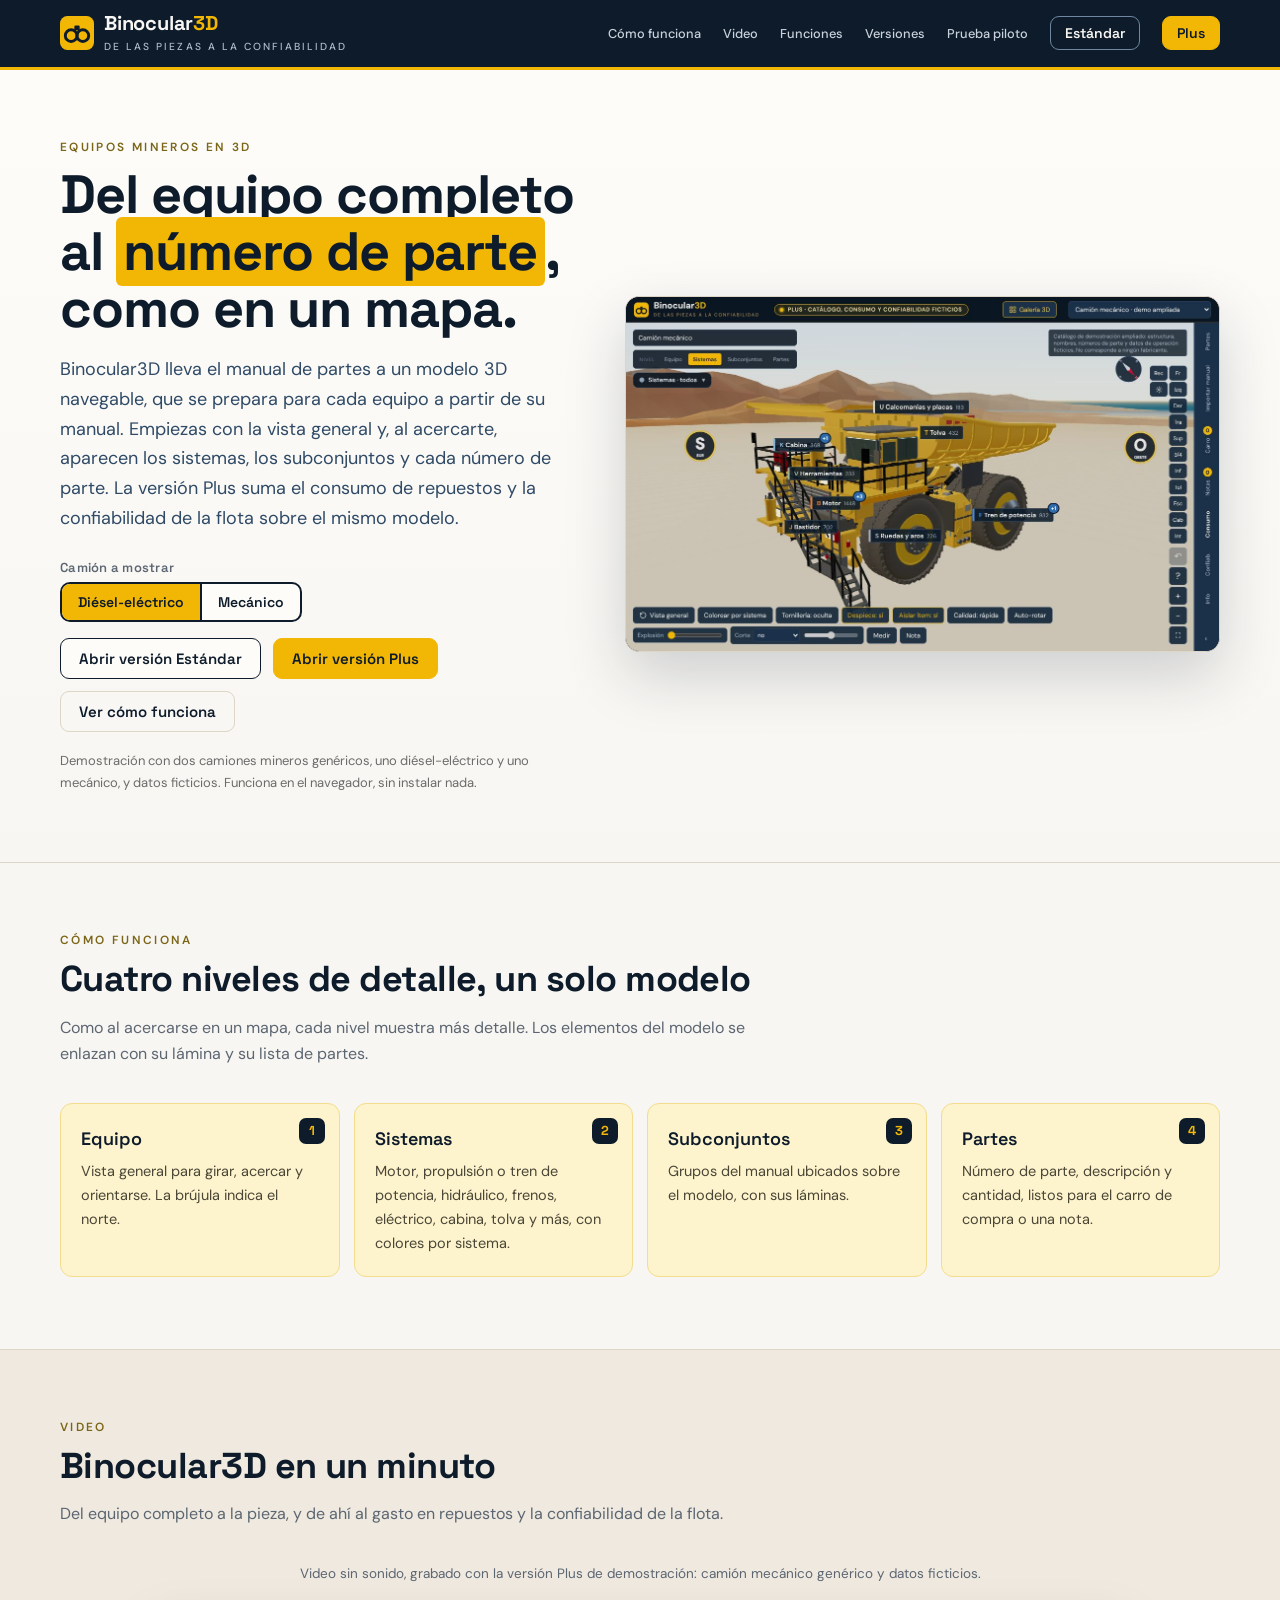
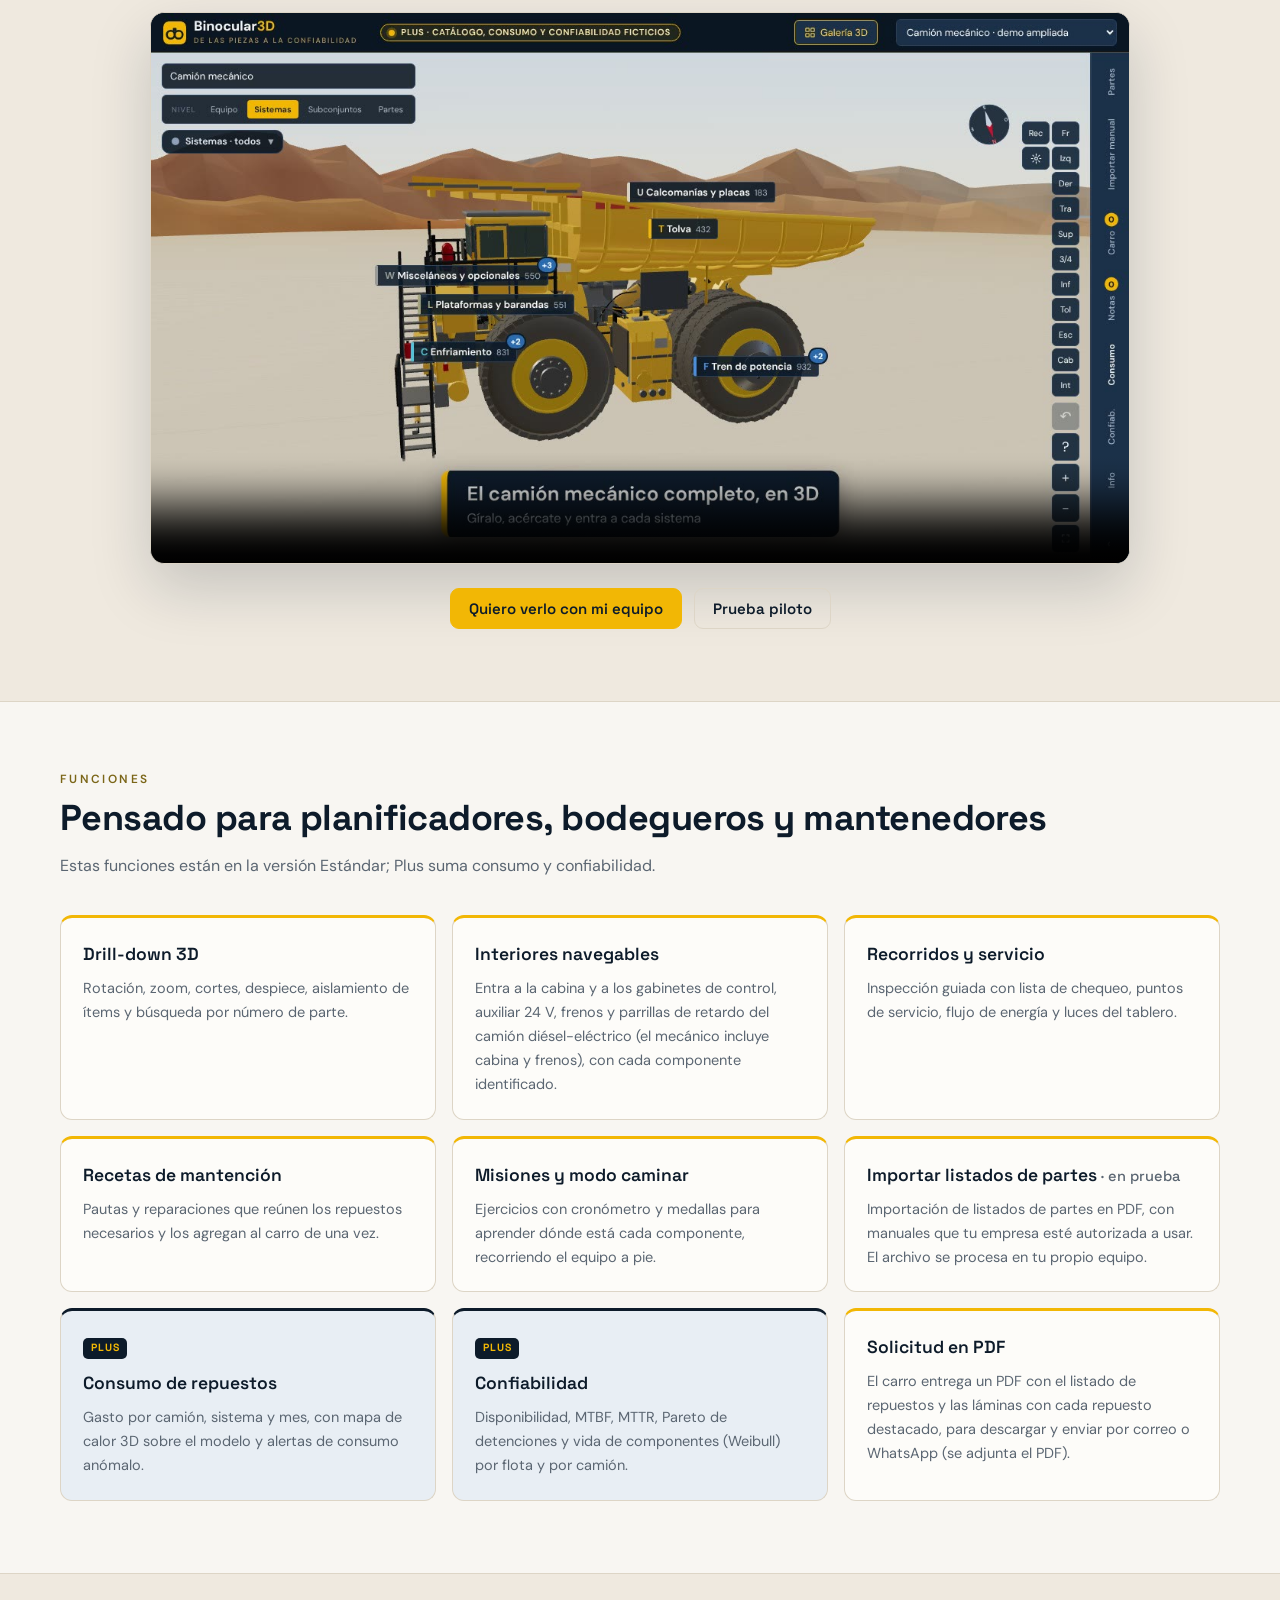
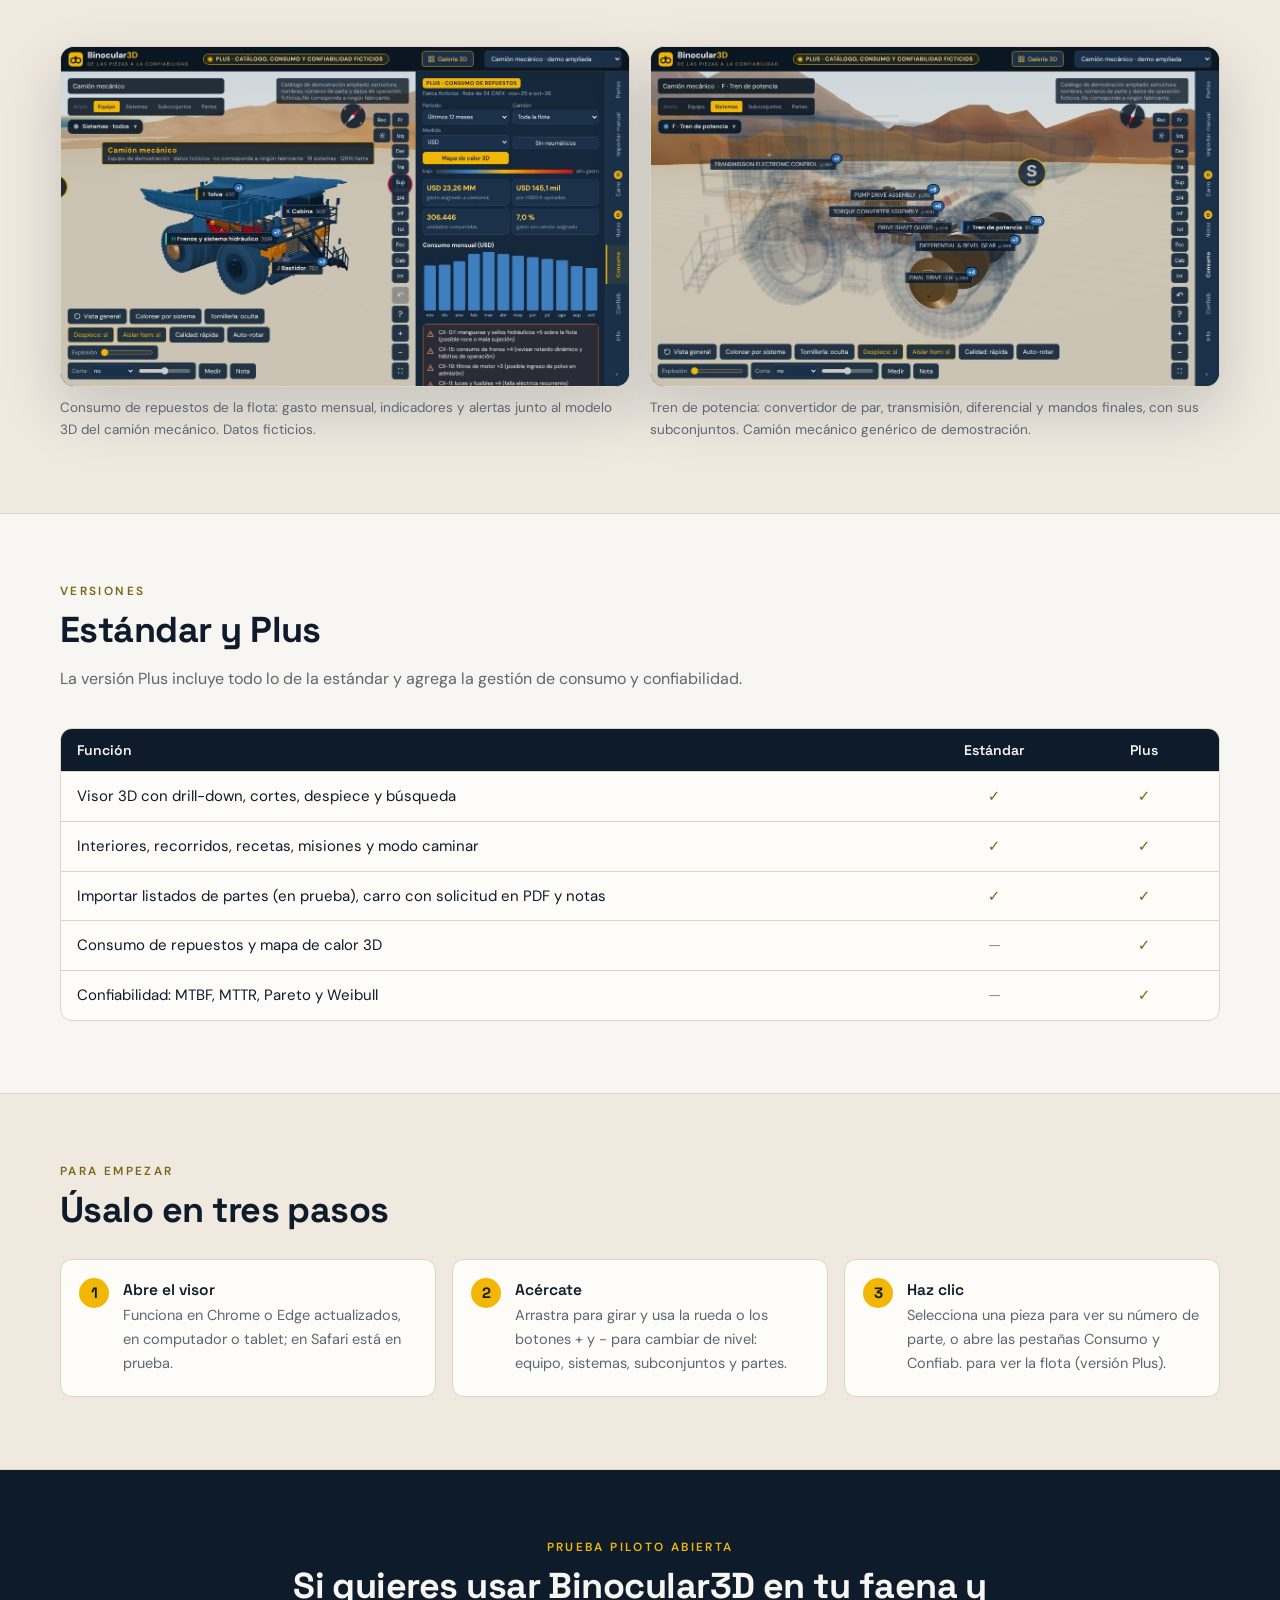
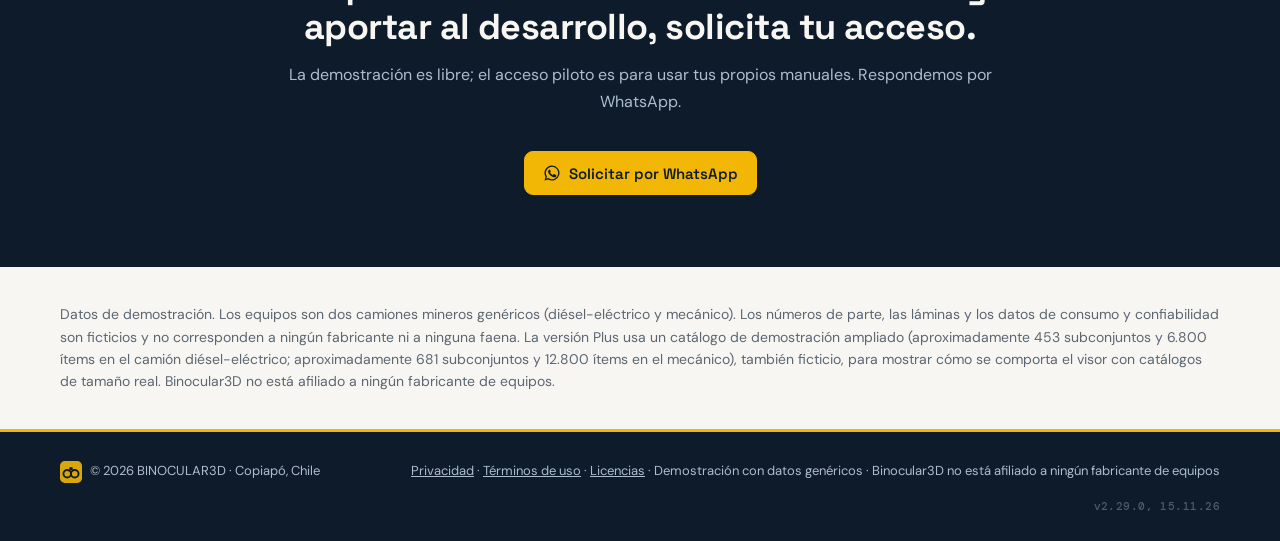
==== commit 4859c57e: "Add files via upload" ====
--- a/index.html
+++ b/index.html
@@ -4,7 +4,7 @@
 <meta charset="utf-8">
 <meta name="viewport" content="width=device-width, initial-scale=1">
 <title>Binocular3D · De las piezas a la confiabilidad</title>
-<meta name="description" content="Visor 3D de repuestos para equipos mineros con drill-down por sistemas, subconjuntos y partes, más consumo de repuestos y confiabilidad de flota. Demostración con dos camiones mineros (CAEX diésel-eléctrico y mecánico) y datos genéricos. Versiones Estándar y Plus.">
+<meta name="description" content="Visor 3D de repuestos para equipos mineros con drill-down por sistemas, subconjuntos y partes, más consumo de repuestos y confiabilidad de flota. Demostración con dos camiones mineros (diésel-eléctrico y mecánico) y datos genéricos. Versiones Estándar y Plus.">
 <meta property="og:title" content="Binocular3D">
 <meta property="og:description" content="De las piezas a la confiabilidad. Visor 3D de repuestos, consumo y confiabilidad de flota.">
 <meta property="og:image" content="https://www.binocular3d.com/assets/capturas/vista-equipo.jpg">
@@ -93,6 +93,7 @@
     <a class="brand" href="#"><img src="assets/favicon.svg" alt=""><div><span class="wm">Binocular<b>3D</b></span><small>De las piezas a la confiabilidad</small></div></a>
     <nav>
       <a href="#como">Cómo funciona</a>
+      <a href="#video">Video</a>
       <a href="#funciones">Funciones</a>
       <a href="#versiones">Versiones</a>
 <a href="#piloto">Prueba piloto</a>
@@ -116,7 +117,7 @@
       </div>
       <p class="note">Demostración con dos camiones mineros genéricos, uno diésel-eléctrico y uno mecánico, y datos ficticios. Funciona en el navegador, sin instalar nada.</p>
     </div>
-    <div class="shot"><img src="assets/capturas/vista-equipo.jpg" alt="Vista 3D del camión con acceso frontal, plataforma y cabina" width="1200" height="717"></div>
+    <div class="shot"><img src="assets/capturas/vista-equipo.jpg" alt="Vista 3D del camión mecánico con acceso frontal, plataforma y cabina" width="1200" height="717"></div>
   </div>
 </div>
 
@@ -125,21 +126,31 @@
   <div class="wrap">
     <p class="eyebrow">Cómo funciona</p>
     <h2>Cuatro niveles de detalle, un solo modelo</h2>
-    <p class="sub">Como al acercarse en un mapa, cada nivel muestra más detalle. Cada elemento del modelo está enlazado con su lámina y su lista de partes.</p>
+    <p class="sub">Como al acercarse en un mapa, cada nivel muestra más detalle. Los elementos del modelo se enlazan con su lámina y su lista de partes.</p>
     <div class="niv">
       <div><h3>Equipo</h3><p>Vista general para girar, acercar y orientarse. La brújula indica el norte.</p></div>
-      <div><h3>Sistemas</h3><p>Motor, propulsión, hidráulico, frenos, eléctrico, cabina, tolva y más, con colores por sistema.</p></div>
+      <div><h3>Sistemas</h3><p>Motor, propulsión o tren de potencia, hidráulico, frenos, eléctrico, cabina, tolva y más, con colores por sistema.</p></div>
       <div><h3>Subconjuntos</h3><p>Grupos del manual ubicados sobre el modelo, con sus láminas.</p></div>
       <div><h3>Partes</h3><p>Número de parte, descripción y cantidad, listos para el carro de compra o una nota.</p></div>
     </div>
   </div>
 </section>
 
-<section id="funciones" class="alt">
+<section id="video" class="alt">
+  <div class="wrap">
+    <p class="eyebrow">Video</p>
+    <h2>Binocular3D en un minuto</h2>
+    <p class="sub">Del equipo completo a la pieza, y de ahí al gasto en repuestos y la confiabilidad de la flota.</p>
+    <p style="text-align:center;color:var(--mut);font-size:13.5px;margin-top:10px">Video sin sonido, grabado con la versión Plus de demostración: camión mecánico genérico y datos ficticios.</p>
+    <div class="shot" style="max-width:980px;margin:26px auto 0"><video controls muted playsinline preload="metadata" poster="assets/video/binocular3d-mecanico.jpg" width="1280" height="720" style="display:block;width:100%;height:auto"><source src="assets/video/binocular3d-mecanico.mp4" type="video/mp4">Tu navegador no reproduce video.</video></div>
+    <div class="cta" style="justify-content:center;margin-top:24px"><a class="btn" href="https://wa.me/56965945170?text=Hola%2C%20vi%20el%20video%20de%20Binocular3D%20y%20quiero%20m%C3%A1s%20informaci%C3%B3n" target="_blank" rel="noopener">Quiero verlo con mi equipo</a><a class="btn ghost" href="#piloto">Prueba piloto</a></div>
+  </div>
+</section>
+<section id="funciones">
   <div class="wrap">
     <p class="eyebrow">Funciones</p>
     <h2>Pensado para planificadores, bodegueros y mantenedores</h2>
-    <p class="sub">Todo lo de la versión estándar, más dos pestañas de gestión de flota.</p>
+    <p class="sub">Estas funciones están en la versión Estándar; Plus suma consumo y confiabilidad.</p>
     <div class="grid">
       <div class="card"><h3>Drill-down 3D</h3><p>Rotación, zoom, cortes, despiece, aislamiento de ítems y búsqueda por número de parte.</p></div>
       <div class="card"><h3>Interiores navegables</h3><p>Entra a la cabina y a los gabinetes de control, auxiliar 24 V, frenos y parrillas de retardo del camión diésel-eléctrico (el mecánico incluye cabina y frenos), con cada componente identificado.</p></div>
@@ -149,19 +160,19 @@
       <div class="card"><h3>Importar listados de partes <small style="font-weight:500;color:var(--mut)">· en prueba</small></h3><p>Importación de listados de partes en PDF, con manuales que tu empresa esté autorizada a usar. El archivo se procesa en tu propio equipo.</p></div>
       <div class="card plus"><span class="tag">Plus</span><h3>Consumo de repuestos</h3><p>Gasto por camión, sistema y mes, con mapa de calor 3D sobre el modelo y alertas de consumo anómalo.</p></div>
       <div class="card plus"><span class="tag">Plus</span><h3>Confiabilidad</h3><p>Disponibilidad, MTBF, MTTR, Pareto de detenciones y vida de componentes (Weibull) por flota y por camión.</p></div>
-      <div class="card"><h3>Solicitud en PDF</h3><p>El carro entrega un PDF con el listado de repuestos y las láminas con cada repuesto destacado, para descargar o enviar por correo o WhatsApp.</p></div>
+      <div class="card"><h3>Solicitud en PDF</h3><p>El carro entrega un PDF con el listado de repuestos y las láminas con cada repuesto destacado, para descargar y enviar por correo o WhatsApp (se adjunta el PDF).</p></div>
     </div>
   </div>
 </section>
 
-<section>
+<section class="alt">
   <div class="wrap duo">
-    <figure><div class="shot"><img src="assets/capturas/consumo-mapa-calor.jpg" alt="Mapa de calor de consumo de repuestos sobre el modelo 3D" loading="lazy" width="1200" height="717"></div><figcaption>Consumo de repuestos de la flota: gasto mensual, indicadores y alertas junto al modelo 3D. Datos ficticios.</figcaption></figure>
-    <figure><div class="shot"><img src="assets/capturas/interior-gabinete.jpg" alt="Interior del gabinete de control y potencia" loading="lazy" width="1200" height="717"></div><figcaption>Dentro del gabinete de control y potencia: inversores, choppers, barra bus y tarjetas de control. Camión diésel-eléctrico genérico de demostración.</figcaption></figure>
-  </div>
-</section>
-
-<section id="versiones" class="alt">
+    <figure><div class="shot"><img src="assets/capturas/consumo-mapa-calor.jpg" alt="Mapa de calor de consumo de repuestos sobre el modelo 3D" loading="lazy" width="1200" height="717"></div><figcaption>Consumo de repuestos de la flota: gasto mensual, indicadores y alertas junto al modelo 3D del camión mecánico. Datos ficticios.</figcaption></figure>
+    <figure><div class="shot"><img src="assets/capturas/tren-potencia.jpg" alt="Tren de potencia del camión mecánico sobre el modelo 3D" loading="lazy" width="1200" height="717"></div><figcaption>Tren de potencia: convertidor de par, transmisión, diferencial y mandos finales, con sus subconjuntos. Camión mecánico genérico de demostración.</figcaption></figure>
+  </div>
+</section>
+
+<section id="versiones">
   <div class="wrap">
     <p class="eyebrow">Versiones</p>
     <h2>Estándar y Plus</h2>
@@ -179,14 +190,14 @@
   </div>
 </section>
 
-<section>
+<section class="alt">
   <div class="wrap">
     <p class="eyebrow">Para empezar</p>
     <h2>Úsalo en tres pasos</h2>
     <ol class="pasos" style="margin-top:28px">
-      <li><b>Abre el visor</b>Funciona en Chrome, Edge o Safari actualizados, en computador o tablet.</li>
+      <li><b>Abre el visor</b>Funciona en Chrome o Edge actualizados, en computador o tablet; en Safari está en prueba.</li>
       <li><b>Acércate</b>Arrastra para girar y usa la rueda o los botones + y − para cambiar de nivel: equipo, sistemas, subconjuntos y partes.</li>
-      <li><b>Haz clic</b>Selecciona una pieza para ver su número de parte, o abre las pestañas Consumo y Confiab. para ver la flota.</li>
+      <li><b>Haz clic</b>Selecciona una pieza para ver su número de parte, o abre las pestañas Consumo y Confiab. para ver la flota (versión Plus).</li>
     </ol>
   </div>
 </section>
@@ -195,17 +206,17 @@
   <div class="wrap piloto">
     <p class="eyebrow">Prueba piloto abierta</p>
     <h2>Si quieres usar Binocular3D en tu faena y aportar al desarrollo, solicita tu acceso.</h2>
-    <p class="sub">Respondemos por WhatsApp.</p>
+    <p class="sub">La demostración es libre; el acceso piloto es para usar tus propios manuales. Respondemos por WhatsApp.</p>
     <div class="cta"><a class="btn" href="https://wa.me/56965945170?text=Hola%2C%20quiero%20solicitar%20acceso%20a%20la%20prueba%20piloto%20de%20Binocular3D" target="_blank" rel="noopener"><svg viewBox="0 0 24 24" width="18" height="18" fill="currentColor" aria-hidden="true"><path d="M12 2a10 10 0 0 0-8.6 15.1L2 22l5-1.3A10 10 0 1 0 12 2zm0 18.2a8.2 8.2 0 0 1-4.2-1.2l-.3-.2-3 .8.8-2.9-.2-.3A8.2 8.2 0 1 1 12 20.2zm4.5-6.1c-.2-.1-1.5-.7-1.7-.8s-.4-.1-.6.1-.6.8-.8 1-.3.2-.5.1a6.7 6.7 0 0 1-3.3-2.9c-.3-.4.3-.4.7-1.3.1-.2 0-.3 0-.4l-.8-1.8c-.2-.5-.4-.4-.6-.4h-.5a1 1 0 0 0-.7.3 3 3 0 0 0-.9 2.2 5.2 5.2 0 0 0 1.1 2.8 12 12 0 0 0 4.6 4.1c1.7.7 2.4.8 3.2.7a2.8 2.8 0 0 0 1.8-1.3 2.2 2.2 0 0 0 .2-1.3c-.1-.1-.3-.2-.5-.3z"/></svg>Solicitar por WhatsApp</a></div>
   </div>
 </section>
 
-<div class="wrap" style="padding:36px 0"><p class="demo-nota">Datos de demostración. Los equipos son dos CAEX genéricos (diésel-eléctrico y mecánico), modelados por INVICTUM SpA. Los números de parte, las láminas y los datos de consumo y confiabilidad son ficticios y no corresponden a ningún fabricante ni a ninguna faena. La versión Plus usa un catálogo de demostración ampliado (453 subconjuntos y cerca de 6.800 ítems en el camión diésel-eléctrico; 681 subconjuntos y cerca de 12.800 ítems en el mecánico), también ficticio, para mostrar cómo se comporta el visor con catálogos de tamaño real. Binocular3D no está afiliado a ningún fabricante de equipos.</p></div>
+<div class="wrap" style="padding:36px 0"><p class="demo-nota">Datos de demostración. Los equipos son dos camiones mineros genéricos (diésel-eléctrico y mecánico). Los números de parte, las láminas y los datos de consumo y confiabilidad son ficticios y no corresponden a ningún fabricante ni a ninguna faena. La versión Plus usa un catálogo de demostración ampliado (aproximadamente 453 subconjuntos y 6.800 ítems en el camión diésel-eléctrico; aproximadamente 681 subconjuntos y 12.800 ítems en el mecánico), también ficticio, para mostrar cómo se comporta el visor con catálogos de tamaño real. Binocular3D no está afiliado a ningún fabricante de equipos.</p></div>
 <footer>
   <div class="wrap">
     <span><img src="assets/favicon.svg" alt="">© 2026 BINOCULAR3D · Copiapó, Chile</span>
     <span><a href="privacidad.html">Privacidad</a> · <a href="terminos.html">Términos de uso</a> · <a href="licencias.txt">Licencias</a> · Demostración con datos genéricos · Binocular3D no está afiliado a ningún fabricante de equipos</span>
-    <span class="ver" aria-label="Versión del sitio">v2.28.1, 14.11.26</span>
+    <span class="ver" aria-label="Versión del sitio">v2.29.0, 15.11.26</span>
   </div>
 </footer>
 <script>(function(){var eq='elec';try{if(localStorage.getItem('b3d.var')==='mec')eq='mec'}catch(e){}
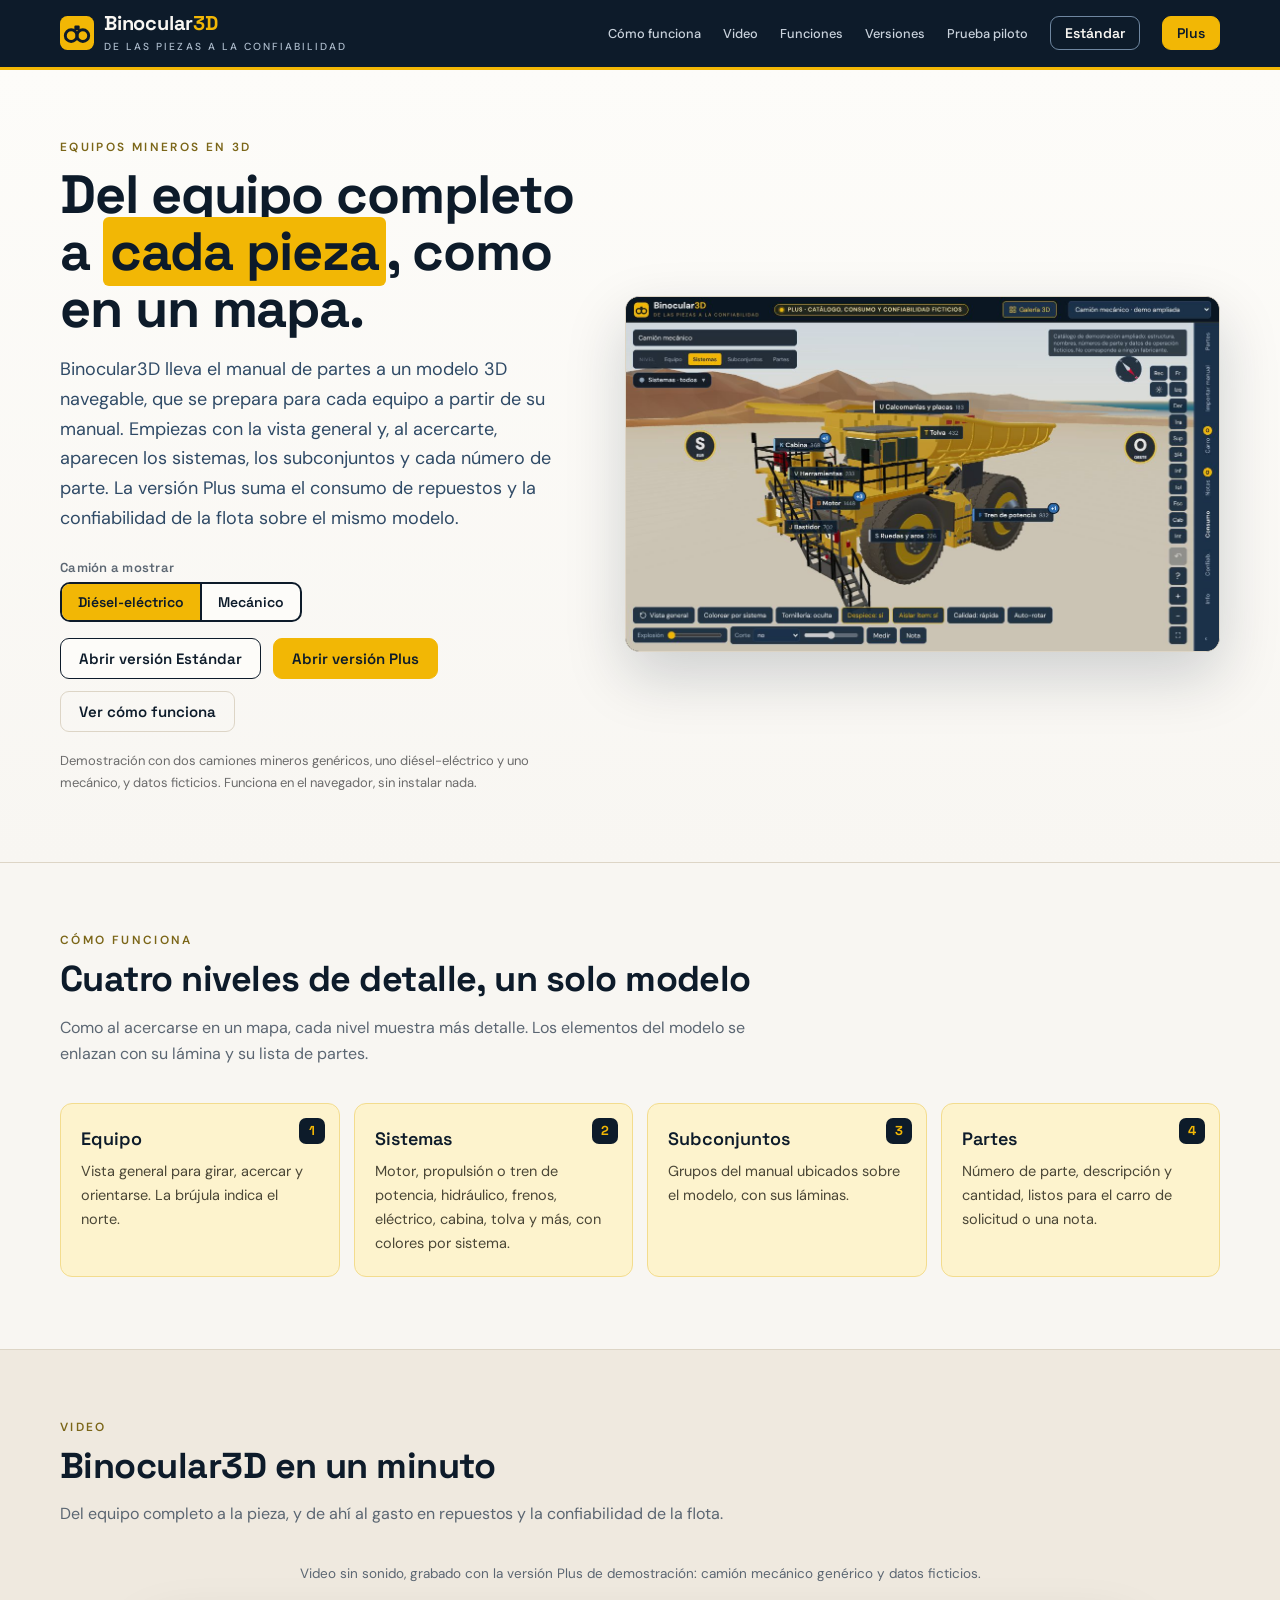
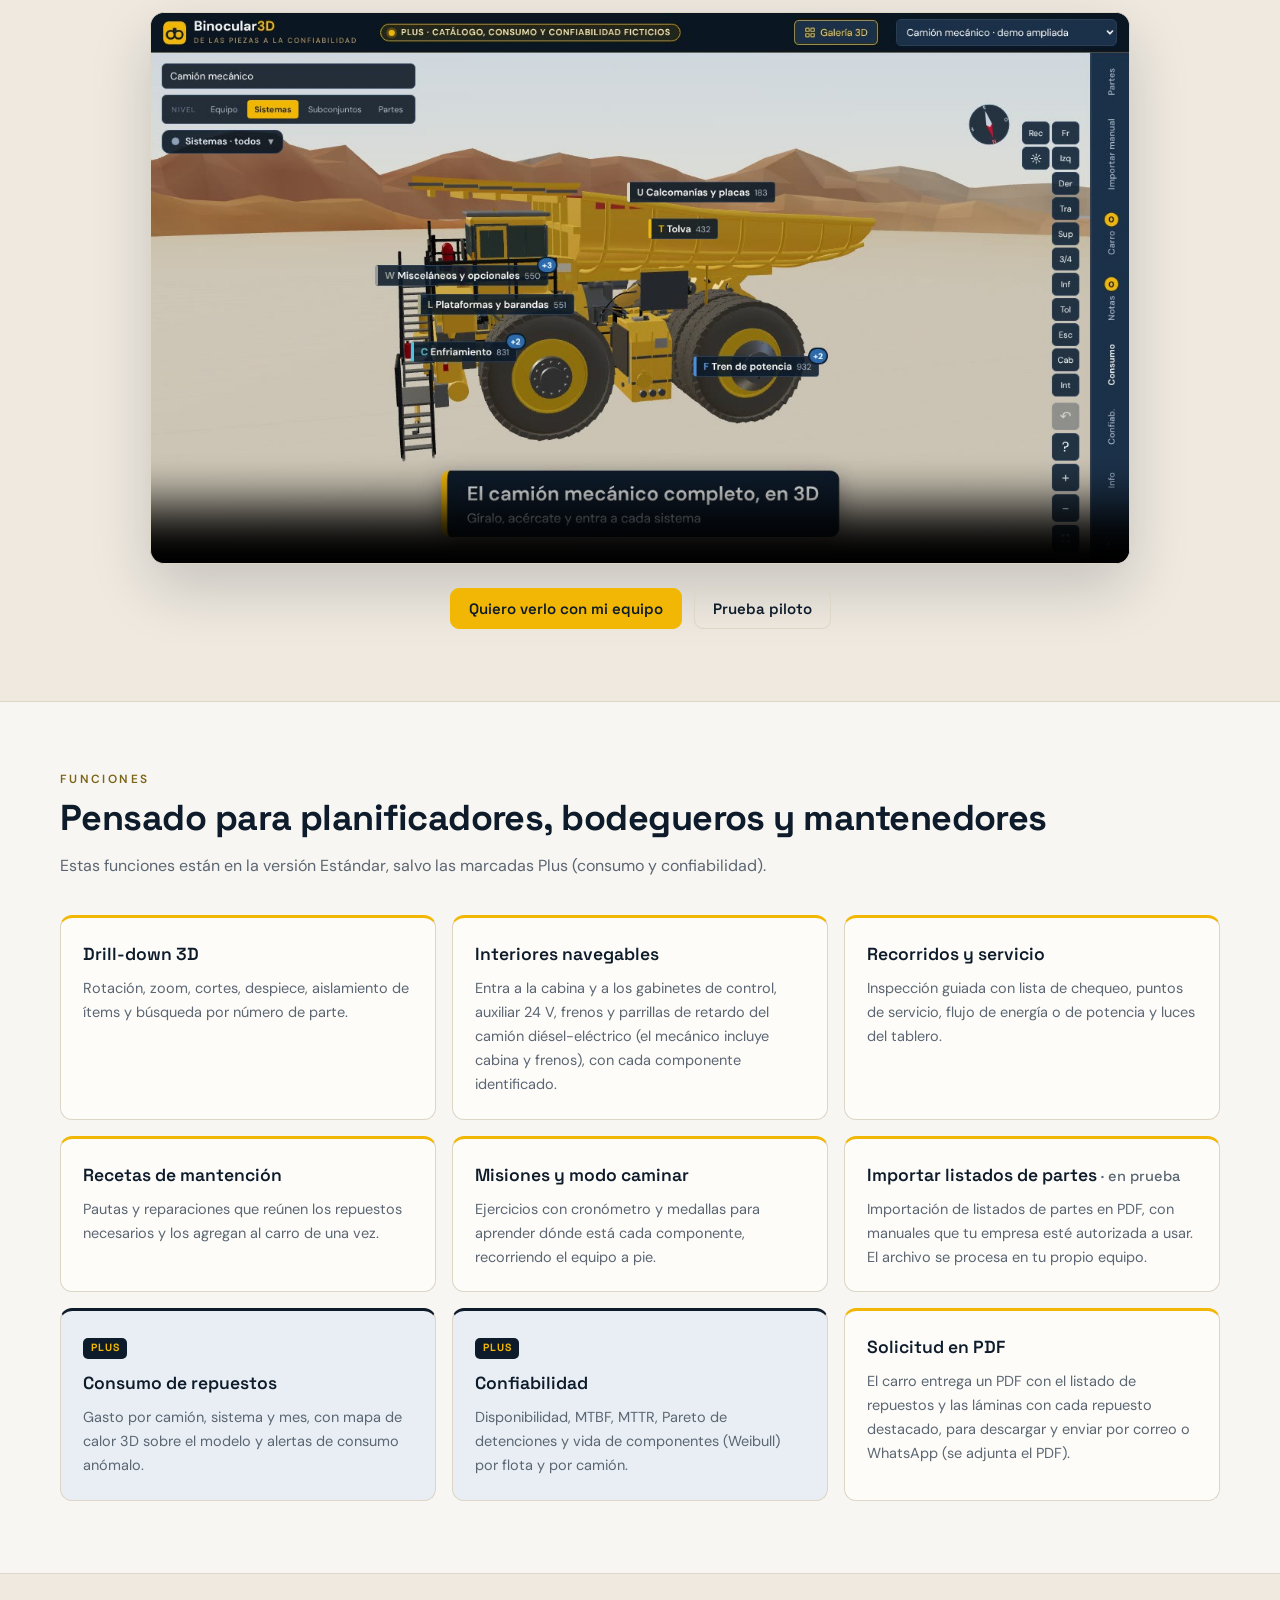
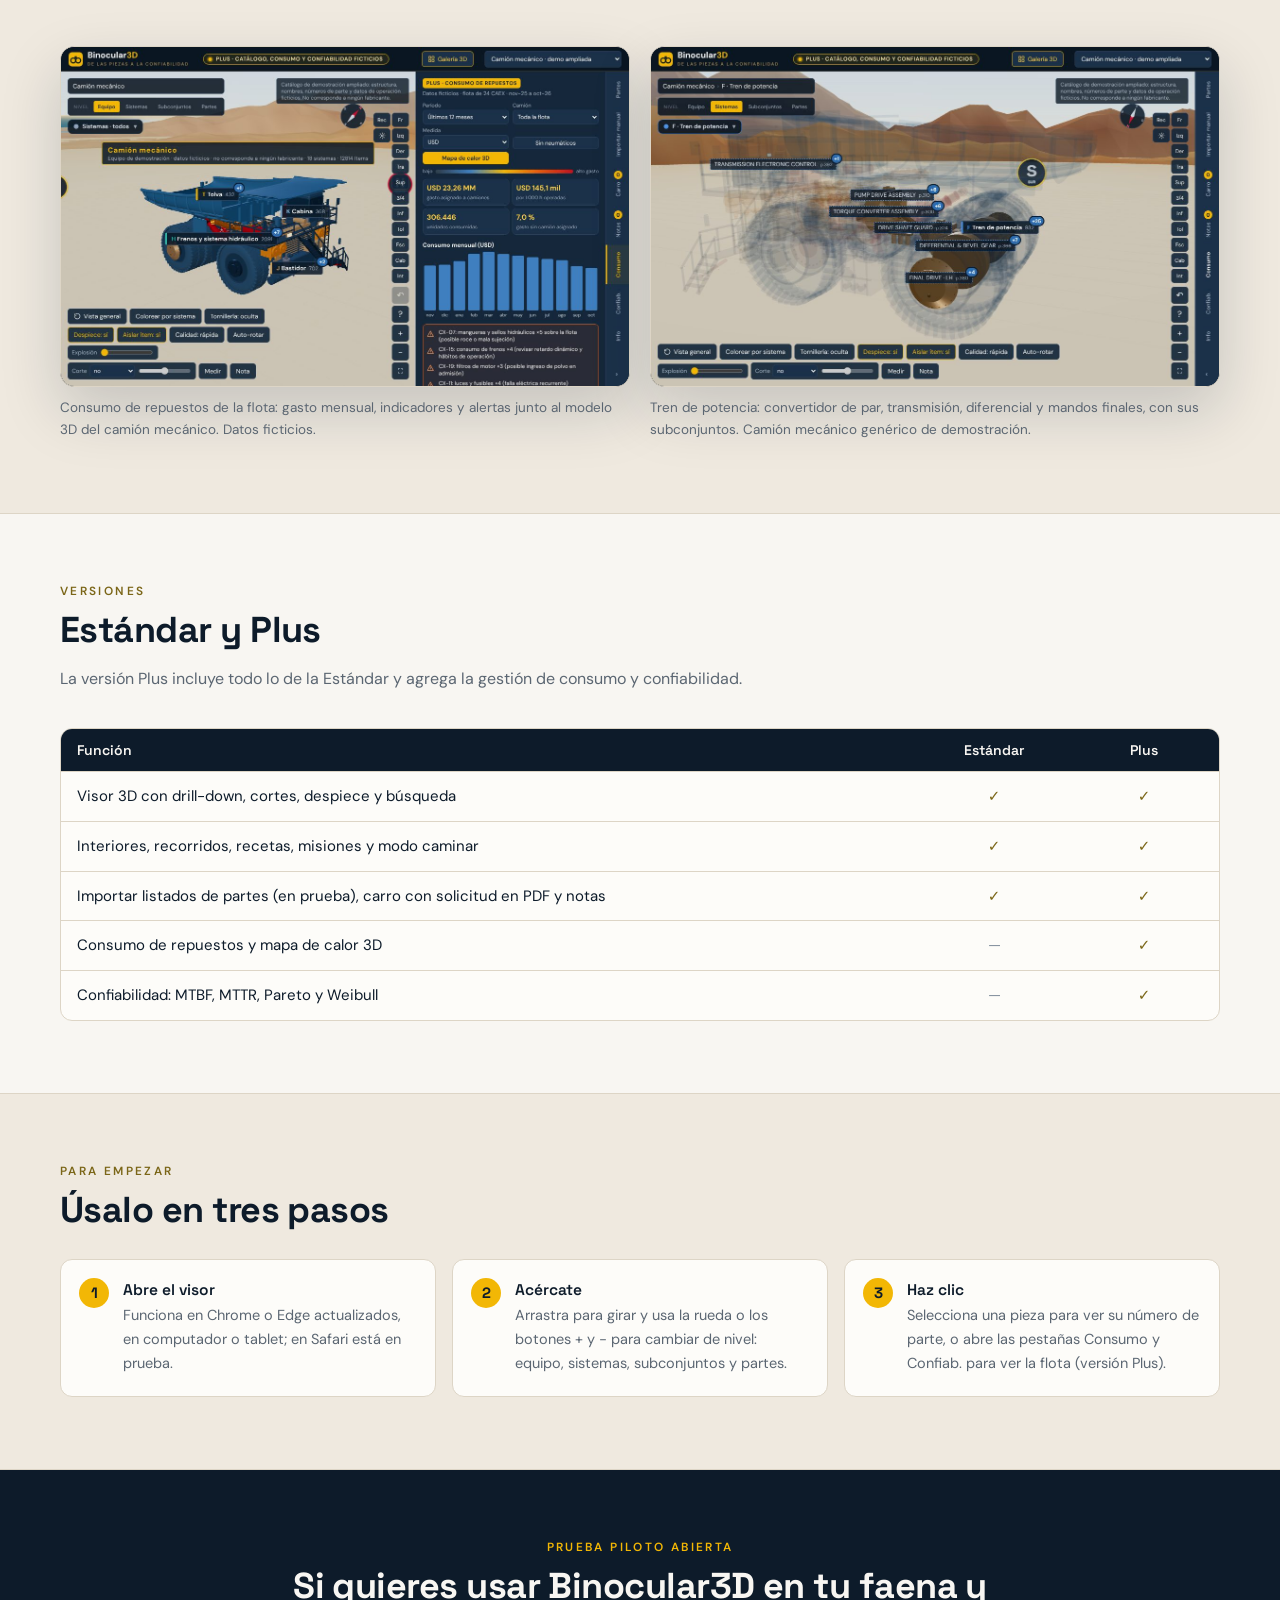
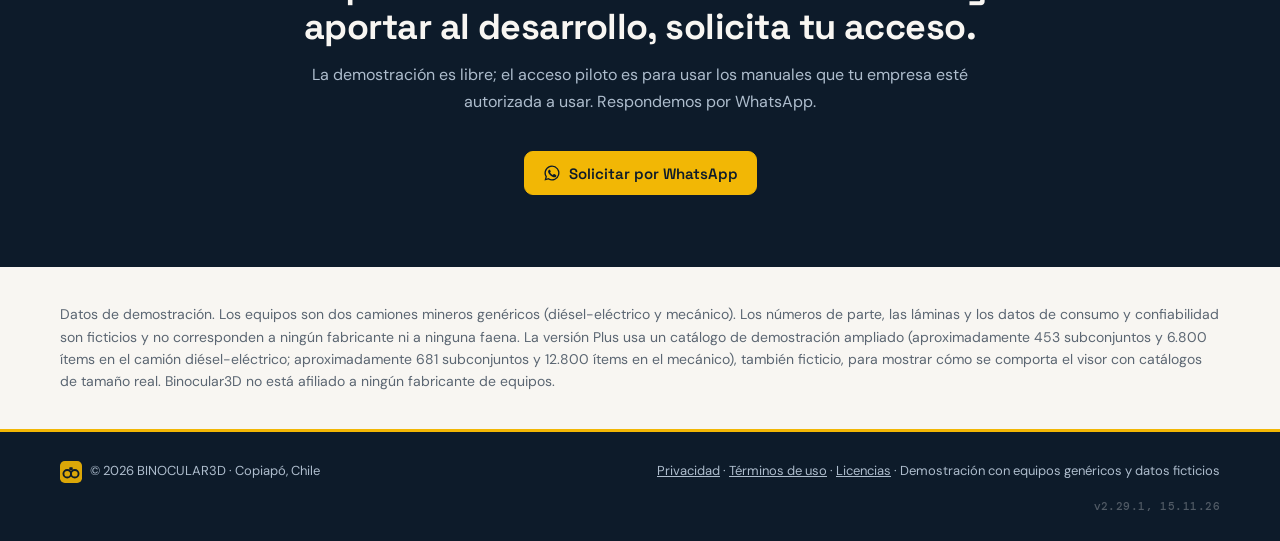
==== commit 72e14099: "Add files via upload" ====
--- a/index.html
+++ b/index.html
@@ -4,7 +4,7 @@
 <meta charset="utf-8">
 <meta name="viewport" content="width=device-width, initial-scale=1">
 <title>Binocular3D · De las piezas a la confiabilidad</title>
-<meta name="description" content="Visor 3D de repuestos para equipos mineros con drill-down por sistemas, subconjuntos y partes, más consumo de repuestos y confiabilidad de flota. Demostración con dos camiones mineros (diésel-eléctrico y mecánico) y datos genéricos. Versiones Estándar y Plus.">
+<meta name="description" content="Visor 3D de repuestos para equipos mineros con drill-down por sistemas, subconjuntos y partes, más consumo de repuestos y confiabilidad de flota. Demostración con dos camiones mineros genéricos (diésel-eléctrico y mecánico) y datos ficticios. Versiones Estándar y Plus.">
 <meta property="og:title" content="Binocular3D">
 <meta property="og:description" content="De las piezas a la confiabilidad. Visor 3D de repuestos, consumo y confiabilidad de flota.">
 <meta property="og:image" content="https://www.binocular3d.com/assets/capturas/vista-equipo.jpg">
@@ -107,7 +107,7 @@
   <div class="wrap">
     <div>
       <p class="eyebrow">Equipos mineros en 3D</p>
-      <h1>Del equipo completo al <em>número de parte</em>, como en un mapa.</h1>
+      <h1>Del equipo completo a <em>cada pieza</em>, como en un mapa.</h1>
       <p class="lead">Binocular3D lleva el manual de partes a un modelo 3D navegable, que se prepara para cada equipo a partir de su manual. Empiezas con la vista general y, al acercarte, aparecen los sistemas, los subconjuntos y cada número de parte. La versión Plus suma el consumo de repuestos y la confiabilidad de la flota sobre el mismo modelo.</p>
       <div class="eqsel" role="group" aria-label="Camión de la demostración"><span>Camión a mostrar</span><div class="seg"><button type="button" data-eq="elec" aria-pressed="true">Diésel-eléctrico</button><button type="button" data-eq="mec" aria-pressed="false">Mecánico</button></div></div>
       <div class="cta">
@@ -131,7 +131,7 @@
       <div><h3>Equipo</h3><p>Vista general para girar, acercar y orientarse. La brújula indica el norte.</p></div>
       <div><h3>Sistemas</h3><p>Motor, propulsión o tren de potencia, hidráulico, frenos, eléctrico, cabina, tolva y más, con colores por sistema.</p></div>
       <div><h3>Subconjuntos</h3><p>Grupos del manual ubicados sobre el modelo, con sus láminas.</p></div>
-      <div><h3>Partes</h3><p>Número de parte, descripción y cantidad, listos para el carro de compra o una nota.</p></div>
+      <div><h3>Partes</h3><p>Número de parte, descripción y cantidad, listos para el carro de solicitud o una nota.</p></div>
     </div>
   </div>
 </section>
@@ -150,11 +150,11 @@
   <div class="wrap">
     <p class="eyebrow">Funciones</p>
     <h2>Pensado para planificadores, bodegueros y mantenedores</h2>
-    <p class="sub">Estas funciones están en la versión Estándar; Plus suma consumo y confiabilidad.</p>
+    <p class="sub">Estas funciones están en la versión Estándar, salvo las marcadas Plus (consumo y confiabilidad).</p>
     <div class="grid">
       <div class="card"><h3>Drill-down 3D</h3><p>Rotación, zoom, cortes, despiece, aislamiento de ítems y búsqueda por número de parte.</p></div>
       <div class="card"><h3>Interiores navegables</h3><p>Entra a la cabina y a los gabinetes de control, auxiliar 24 V, frenos y parrillas de retardo del camión diésel-eléctrico (el mecánico incluye cabina y frenos), con cada componente identificado.</p></div>
-      <div class="card"><h3>Recorridos y servicio</h3><p>Inspección guiada con lista de chequeo, puntos de servicio, flujo de energía y luces del tablero.</p></div>
+      <div class="card"><h3>Recorridos y servicio</h3><p>Inspección guiada con lista de chequeo, puntos de servicio, flujo de energía o de potencia y luces del tablero.</p></div>
       <div class="card"><h3>Recetas de mantención</h3><p>Pautas y reparaciones que reúnen los repuestos necesarios y los agregan al carro de una vez.</p></div>
       <div class="card"><h3>Misiones y modo caminar</h3><p>Ejercicios con cronómetro y medallas para aprender dónde está cada componente, recorriendo el equipo a pie.</p></div>
       <div class="card"><h3>Importar listados de partes <small style="font-weight:500;color:var(--mut)">· en prueba</small></h3><p>Importación de listados de partes en PDF, con manuales que tu empresa esté autorizada a usar. El archivo se procesa en tu propio equipo.</p></div>
@@ -176,7 +176,7 @@
   <div class="wrap">
     <p class="eyebrow">Versiones</p>
     <h2>Estándar y Plus</h2>
-    <p class="sub">La versión Plus incluye todo lo de la estándar y agrega la gestión de consumo y confiabilidad.</p>
+    <p class="sub">La versión Plus incluye todo lo de la Estándar y agrega la gestión de consumo y confiabilidad.</p>
     <table>
       <thead><tr><th>Función</th><th class="c">Estándar</th><th class="c">Plus</th></tr></thead>
       <tbody>
@@ -206,7 +206,7 @@
   <div class="wrap piloto">
     <p class="eyebrow">Prueba piloto abierta</p>
     <h2>Si quieres usar Binocular3D en tu faena y aportar al desarrollo, solicita tu acceso.</h2>
-    <p class="sub">La demostración es libre; el acceso piloto es para usar tus propios manuales. Respondemos por WhatsApp.</p>
+    <p class="sub">La demostración es libre; el acceso piloto es para usar los manuales que tu empresa esté autorizada a usar. Respondemos por WhatsApp.</p>
     <div class="cta"><a class="btn" href="https://wa.me/56965945170?text=Hola%2C%20quiero%20solicitar%20acceso%20a%20la%20prueba%20piloto%20de%20Binocular3D" target="_blank" rel="noopener"><svg viewBox="0 0 24 24" width="18" height="18" fill="currentColor" aria-hidden="true"><path d="M12 2a10 10 0 0 0-8.6 15.1L2 22l5-1.3A10 10 0 1 0 12 2zm0 18.2a8.2 8.2 0 0 1-4.2-1.2l-.3-.2-3 .8.8-2.9-.2-.3A8.2 8.2 0 1 1 12 20.2zm4.5-6.1c-.2-.1-1.5-.7-1.7-.8s-.4-.1-.6.1-.6.8-.8 1-.3.2-.5.1a6.7 6.7 0 0 1-3.3-2.9c-.3-.4.3-.4.7-1.3.1-.2 0-.3 0-.4l-.8-1.8c-.2-.5-.4-.4-.6-.4h-.5a1 1 0 0 0-.7.3 3 3 0 0 0-.9 2.2 5.2 5.2 0 0 0 1.1 2.8 12 12 0 0 0 4.6 4.1c1.7.7 2.4.8 3.2.7a2.8 2.8 0 0 0 1.8-1.3 2.2 2.2 0 0 0 .2-1.3c-.1-.1-.3-.2-.5-.3z"/></svg>Solicitar por WhatsApp</a></div>
   </div>
 </section>
@@ -215,8 +215,8 @@
 <footer>
   <div class="wrap">
     <span><img src="assets/favicon.svg" alt="">© 2026 BINOCULAR3D · Copiapó, Chile</span>
-    <span><a href="privacidad.html">Privacidad</a> · <a href="terminos.html">Términos de uso</a> · <a href="licencias.txt">Licencias</a> · Demostración con datos genéricos · Binocular3D no está afiliado a ningún fabricante de equipos</span>
-    <span class="ver" aria-label="Versión del sitio">v2.29.0, 15.11.26</span>
+    <span><a href="privacidad.html">Privacidad</a> · <a href="terminos.html">Términos de uso</a> · <a href="licencias.txt">Licencias</a> · Demostración con equipos genéricos y datos ficticios</span>
+    <span class="ver" aria-label="Versión del sitio">v2.29.1, 15.11.26</span>
   </div>
 </footer>
 <script>(function(){var eq='elec';try{if(localStorage.getItem('b3d.var')==='mec')eq='mec'}catch(e){}
